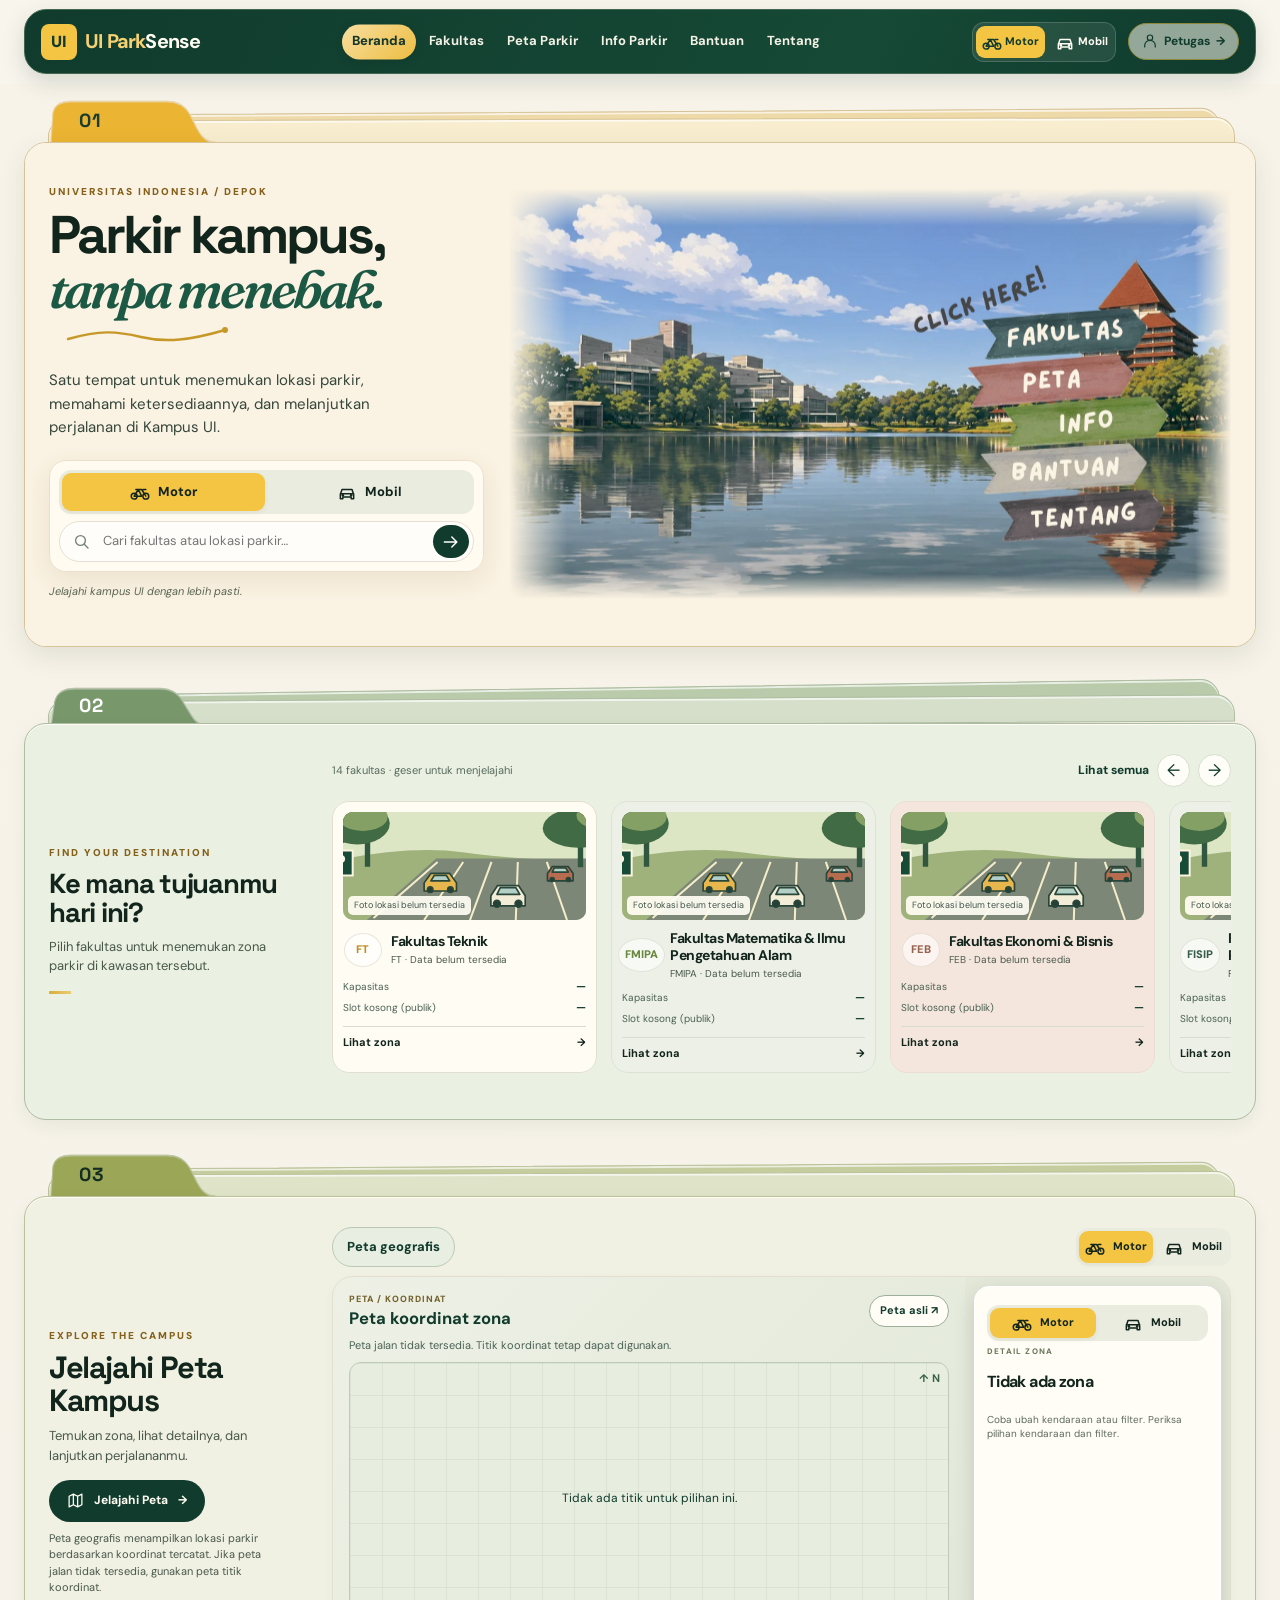
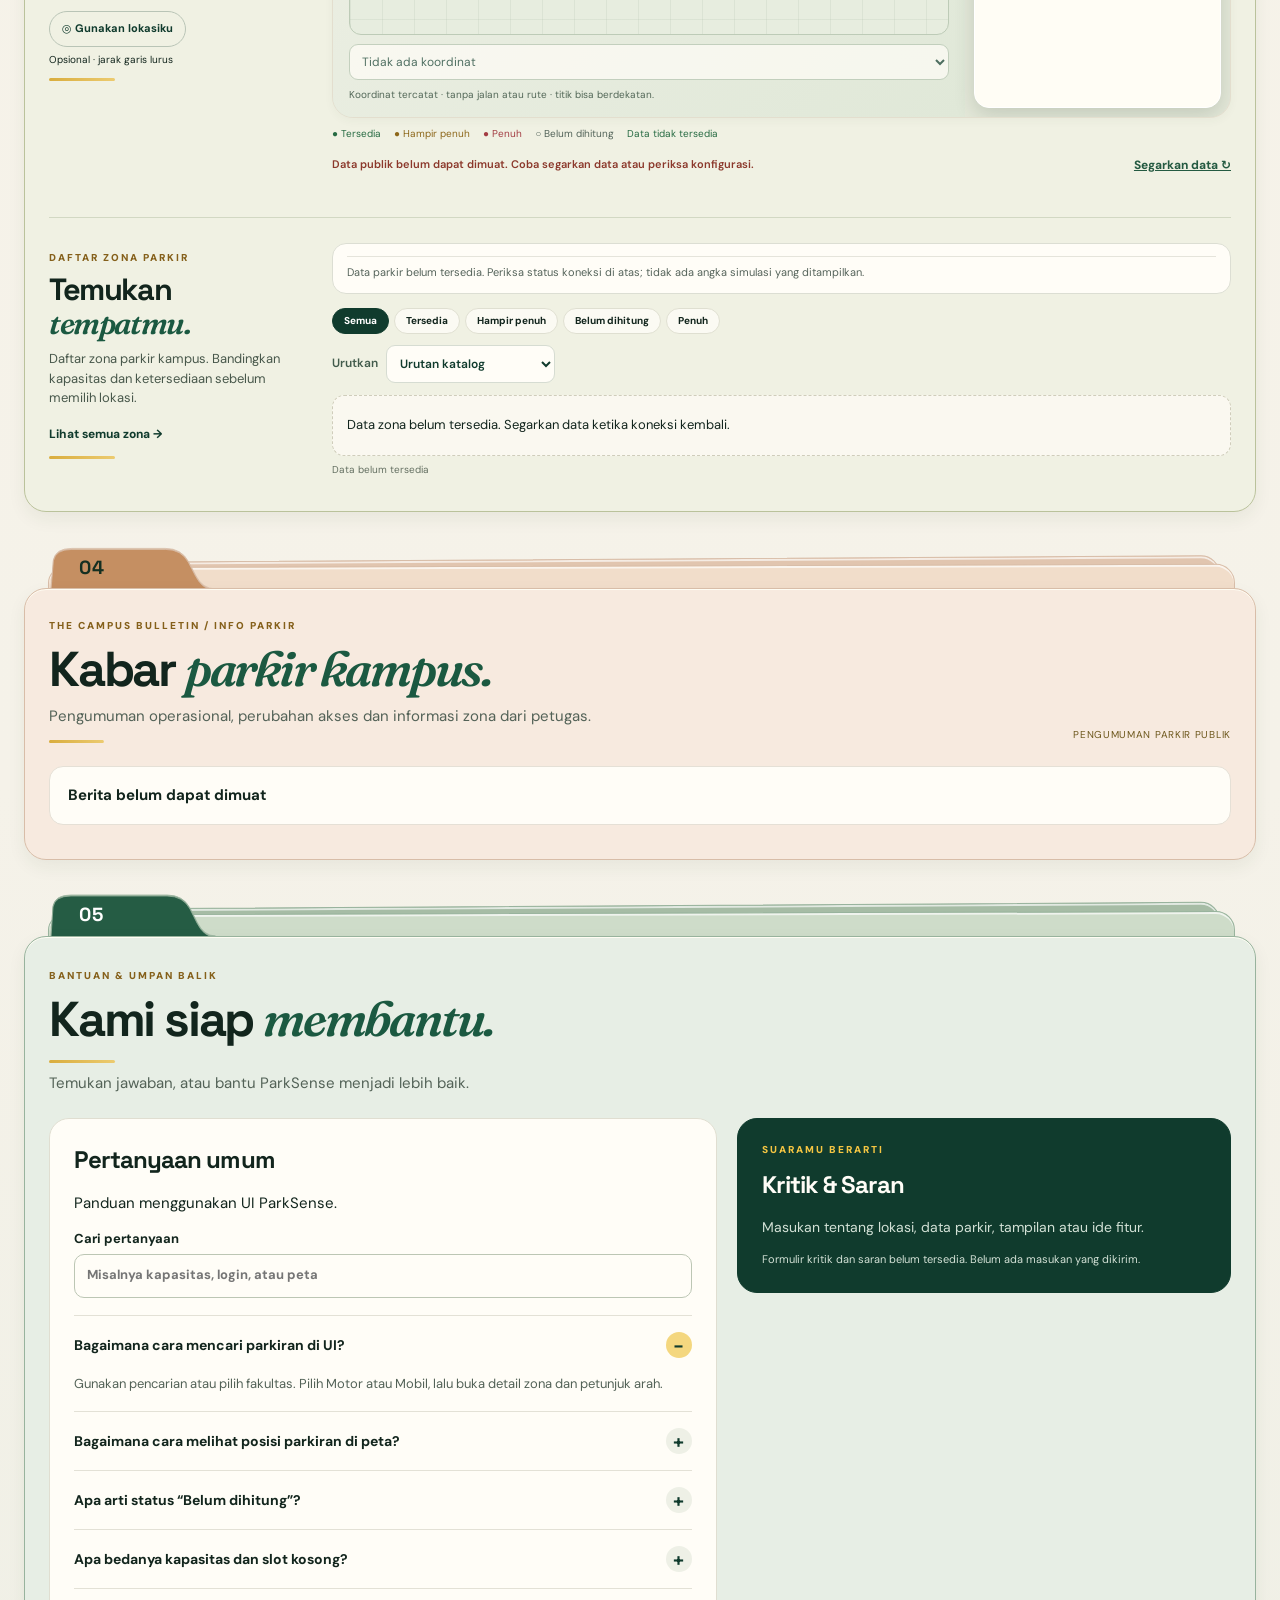
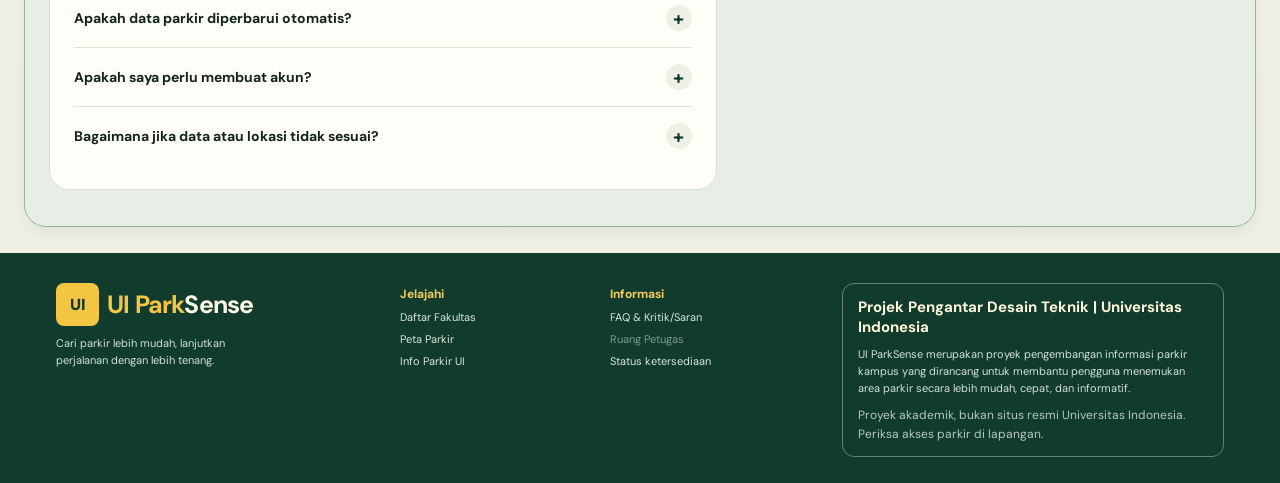
==== index.html @ 5008c434 "Initial commit" ====
<!doctype html>
<html lang="id"><head><meta charset="utf-8"><meta name="viewport" content="width=device-width,initial-scale=1,viewport-fit=cover"><meta name="referrer" content="strict-origin-when-cross-origin"><meta name="theme-color" content="#103b2d"><title>UI ParkSense</title><link rel="icon" type="image/png" href="assets/makara/ui.png"><link rel="stylesheet" href="https://fonts.googleapis.com/css2?family=DM+Sans:wght@400;500;600;700;800&amp;family=Space+Grotesk:wght@400;500;600;700&amp;family=Fraunces:ital,wght@1,600;1,700&amp;display=swap" media="print" onload="this.media='all'"><link rel="stylesheet" href="style.css"><link rel="icon" href="https://gezkha.github.io/assets/makara/ui.png" type="image/png"></head>
<body><svg class="symbols" aria-hidden="true" xmlns="http://www.w3.org/2000/svg"><symbol id="i-pin" viewBox="0 0 24 24"><path d="M20 10c0 5-8 11-8 11S4 15 4 10a8 8 0 1 1 16 0Z"/><circle cx="12" cy="10" r="2.7"/></symbol><symbol id="i-motor" viewBox="0 0 24 24"><circle cx="5" cy="17" r="3.5"/><circle cx="19" cy="17" r="3.5"/><path d="M5 17l5-8h4l5 8M10 9l4 8H5m11-8h3M7 9h3"/></symbol><symbol id="i-car" viewBox="0 0 24 24"><path d="m4 15 2-6h12l2 6v5h-3v-2H7v2H4zM4 14h16"/><circle cx="7" cy="16" r=".8"/><circle cx="17" cy="16" r=".8"/></symbol><symbol id="i-map" viewBox="0 0 24 24"><path d="m3 6 6-3 6 3 6-3v15l-6 3-6-3-6 3zM9 3v15m6-12v15"/></symbol><symbol id="i-school" viewBox="0 0 24 24"><path d="m2 9 10-5 10 5-10 5zM6 11v6q6 5 12 0v-6M22 9v7"/></symbol><symbol id="i-grid" viewBox="0 0 24 24"><rect x="3" y="3" width="7" height="7" rx="2"/><rect x="14" y="3" width="7" height="7" rx="2"/><rect x="3" y="14" width="7" height="7" rx="2"/><rect x="14" y="14" width="7" height="7" rx="2"/></symbol><symbol id="i-arrow" viewBox="0 0 24 24"><path d="M4 12h15m-6-6 6 6-6 6"/></symbol><symbol id="i-search" viewBox="0 0 24 24"><circle cx="10" cy="10" r="6.5"/><path d="m15 15 5 5"/></symbol><symbol id="i-user" viewBox="0 0 24 24"><circle cx="12" cy="7" r="4"/><path d="M4 21v-2a8 8 0 0 1 16 0v2"/></symbol><symbol id="i-news" viewBox="0 0 24 24"><path d="m3 10 14-5v14L3 14zM17 7l4-2m-4 12 4 2M5 15l2 6h4l-2-5"/></symbol><symbol id="i-route" viewBox="0 0 24 24"><circle cx="5" cy="19" r="3"/><circle cx="19" cy="5" r="3"/><path d="M8 19h8a5 5 0 0 0 0-10H8a2 2 0 0 1 0-4h8"/></symbol><symbol id="i-home" viewBox="0 0 24 24"><path d="m3 10 9-7 9 7v11h-7v-7h-4v7H3z"/></symbol></svg>
<div class="trial" hidden><span class="trial-dot"></span> UI PARKSENSE / V5.6 <span id="trialModeLabel">· Menunggu data publik</span><button id="integrationOpen" hidden class="text-btn" type="button">Uji integrasi ↗</button><button id="integrationExit" class="text-btn" type="button" hidden>Kembali ke demo</button><button id="resetDemo" hidden class="text-btn">Reset demo</button></div>
<header class="header"><nav class="wrap nav"><a class="brand" href="#beranda"><span class="brand-makara"><img src="https://gezkha.github.io/assets/makara/ui.png" alt="" onerror="this.hidden=true;this.parentNode.classList.add('logo-missing')"></span><b><span>UI Park</span>Sense</b></a><button class="mobile-menu" id="menuBtn" aria-label="Buka navigasi" aria-expanded="false">☰</button><div class="nav-links" id="navLinks"><a href="#beranda" class="active">Beranda</a><a href="#fakultas">Fakultas</a><a href="#peta">Peta Parkir</a><a href="#info">Info Parkir</a><a href="#bantuan">Bantuan</a><a href="#tentang">Tentang</a></div><div class="vehicle nav-vehicles" role="group" aria-label="Jenis kendaraan"><button type="button" data-vehicle="motor" class="active"><svg><use href="#i-motor"/></svg> Motor</button><button type="button" data-vehicle="mobil"><svg><use href="#i-car"/></svg> Mobil</button></div><button class="btn dark login" data-open-admin><svg><use href="#i-user"/></svg> Petugas <span>→</span></button></nav><div class="motion-progress" aria-hidden="true"><span></span></div></header>
<main id="guest">
<div class="folder-scene folder-gold" data-folder="01"><div class="folder-top" aria-hidden="true"><span class="folder-sheet folder-sheet-back"></span><span class="folder-sheet folder-sheet-mid"></span><div class="folder-tab"><svg viewBox="0 0 164 42" preserveAspectRatio="none" focusable="false"><path class="folder-tab-shape" d="M0 42 L4 16 Q7 3 24 3 H108 Q125 3 132 18 L139 29 Q146 42 164 42 Z"/></svg><span class="folder-tab-label"><span>01</span></span></div></div><div class="folder-body"><section class="hero" id="beranda"><div class="hero-frame wrap"><div class="hero-copy"><div class="eyebrow">UNIVERSITAS INDONESIA / DEPOK</div><h1>Parkir kampus,<br><em>tanpa menebak.</em></h1><div class="motion-hero-route" aria-hidden="true"><svg viewBox="0 0 170 19" fill="none"><path d="M3 13 C35 4 51 5 76 11 S126 14 160 4" pathLength="1"/><circle cx="160" cy="4" r="3"/></svg></div><p>Satu tempat untuk menemukan lokasi parkir, memahami ketersediaannya, dan melanjutkan perjalanan di Kampus UI.</p><form id="searchForm" class="search-box"><div class="vehicle" aria-label="Jenis kendaraan"><button type="button" data-vehicle="motor" class="active"><svg><use href="#i-motor"/></svg> Motor</button><button type="button" data-vehicle="mobil"><svg><use href="#i-car"/></svg> Mobil</button></div><label class="search-field"><svg><use href="#i-search"/></svg><input id="search" type="search" placeholder="Cari fakultas atau lokasi parkir…" aria-label="Cari lokasi parkir" list="suggestions" autocomplete="off"><datalist id="suggestions"></datalist><button type="submit" class="go" aria-label="Cari"><svg><use href="#i-arrow"/></svg></button></label></form><div class="mobile-overview53" aria-label="Ringkasan kampus"><div><strong>14</strong><small>Fakultas</small></div><div><strong id="mobileZoneCount53">—</strong><small>Zona parkir</small></div></div><div class="hero-note">Jelajahi kampus UI dengan lebih pasti. </div></div><div class="hero-art custom-hero"><div class="hero-artwork"><img src="assets/campus-hero-custom.jpg" width="2040" height="1160" fetchpriority="high" decoding="async" alt="Ilustrasi danau dan gedung kampus UI dengan papan arah Fakultas, Peta, Info, Bantuan, dan Tentang."><svg class="hero-hotspots" viewBox="0 0 1631 927" preserveAspectRatio="none" role="group" aria-label="Papan arah interaktif"><a href="#fakultas" class="hero-hotspot hero-hotspot-hint" aria-label="Click here — mulai jelajahi fakultas"><title>Mulai jelajahi fakultas</title><polygon points="908,289 1197,167 1222,221 929,329"/></a><a class="hero-hotspot" href="#fakultas" aria-label="Buka Fakultas"><title>Buka Fakultas</title><polygon points="1068,296 1401,270 1443,313 1408,358 1077,385 1101,339"/></a><a class="hero-hotspot" href="#peta" aria-label="Buka Peta Parkir"><title>Buka Peta Parkir</title><polygon points="1037,405 1380,373 1411,419 1381,466 1046,493 1071,447"/></a><a class="hero-hotspot" href="#info" aria-label="Buka Info Parkir"><title>Buka Info Parkir</title><polygon points="1118,494 1450,469 1489,512 1457,561 1127,584 1148,538"/></a><a class="hero-hotspot" href="#bantuan" aria-label="Buka Bantuan"><title>Buka Bantuan</title><polygon points="1065,600 1401,575 1440,620 1408,665 1074,691 1100,645"/></a><a class="hero-hotspot" href="#tentang" aria-label="Buka Tentang"><title>Buka Tentang</title><polygon points="1106,707 1444,681 1483,724 1451,775 1116,798 1140,750"/></a></svg></div><nav class="hero-touch-nav" aria-label="Pintasan papan arah"><span>Jelajahi kampus</span><div><a href="#fakultas">Fakultas <span aria-hidden="true">↗</span></a><a href="#peta">Peta Parkir <span aria-hidden="true">↗</span></a><a href="#info">Info Parkir <span aria-hidden="true">↗</span></a><a href="#bantuan">Bantuan <span aria-hidden="true">↗</span></a><a href="#tentang">Tentang <span aria-hidden="true">↗</span></a></div></nav></div></div><svg class="wave motion-wave" viewBox="0 0 1440 70" preserveAspectRatio="none" aria-hidden="true" focusable="false"><path id="motionWaveFill" d="M0 14 C180 14 260 55 445 38 C650 18 750 52 900 36 C1080 10 1250 8 1440 16 L1440 70 L0 70 Z" fill="#f8f5ed"/><path id="motionWaveLine" d="M0 14 C180 14 260 55 445 38 C650 18 750 52 900 36 C1080 10 1250 8 1440 16" fill="none" stroke="#cba344" stroke-opacity=".55" stroke-width="1.4" vector-effect="non-scaling-stroke"/></svg></section></div></div>
<div class="folder-scene folder-sage" data-folder="02"><div class="folder-top" aria-hidden="true"><span class="folder-sheet folder-sheet-back"></span><span class="folder-sheet folder-sheet-mid"></span><div class="folder-tab"><svg viewBox="0 0 164 42" preserveAspectRatio="none" focusable="false"><path class="folder-tab-shape" d="M0 42 L4 16 Q7 3 24 3 H108 Q125 3 132 18 L139 29 Q146 42 164 42 Z"/></svg><span class="folder-tab-label"><span>02</span></span></div></div><div class="folder-body"><section class="wrap editorial discover" id="fakultas"><div class="section-copy"><div class="eyebrow">FIND YOUR DESTINATION</div><h2>Ke mana tujuanmu <br>hari ini? </h2><p>Pilih fakultas untuk menemukan zona parkir di kawasan tersebut.</p></div><div class="faculty-carousel"><div class="carousel-head"><span>14 fakultas · geser untuk menjelajahi</span><div><button id="allShortcut" class="text-btn">Lihat semua</button><button id="facultyPrev" class="round-control" aria-label="Fakultas sebelumnya">←</button><button id="facultyNext" class="round-control" aria-label="Fakultas berikutnya">→</button></div></div><div class="mobile-faculty-tools53"><span>Jelajahi fakultas</span><button id="facultyLayout53" type="button" aria-pressed="false">Tampilan geser</button></div><div class="faculty-grid" id="shortcuts" tabindex="0" aria-label="Carousel fakultas"></div></div></section></div></div>
<div class="folder-scene folder-olive" data-folder="03"><div class="folder-top" aria-hidden="true"><span class="folder-sheet folder-sheet-back"></span><span class="folder-sheet folder-sheet-mid"></span><div class="folder-tab"><svg viewBox="0 0 164 42" preserveAspectRatio="none" focusable="false"><path class="folder-tab-shape" d="M0 42 L4 16 Q7 3 24 3 H108 Q125 3 132 18 L139 29 Q146 42 164 42 Z"/></svg><span class="folder-tab-label"><span>03</span></span></div></div><div class="folder-body"><section class="wrap editorial explore" id="peta"><div class="section-copy"><div class="eyebrow">EXPLORE THE CAMPUS</div><h2>Jelajahi Peta Kampus</h2><p>Temukan zona, lihat detailnya, dan lanjutkan perjalananmu.</p><button id="exploreBtn" class="btn dark"><svg><use href="#i-map"/></svg> Jelajahi Peta <span>→</span></button><p class="map-help">Peta geografis menampilkan lokasi parkir berdasarkan koordinat tercatat. Jika peta jalan tidak tersedia, gunakan peta titik koordinat.</p><button id="locate05" class="btn outline locate05" type="button">◎ Gunakan lokasiku</button><small id="locationNote05" class="meta" role="status">Opsional · jarak garis lurus</small></div><div class="map-workspace"><div class="map-toolbar05"><span class="geo-only-label">Peta geografis</span><div class="vehicle map-vehicles" role="group" aria-label="Jenis kendaraan"><button type="button" data-vehicle="motor" class="active"><svg><use href="#i-motor"/></svg> Motor</button><button type="button" data-vehicle="mobil"><svg><use href="#i-car"/></svg> Mobil</button></div></div><div class="map-shell" id="mapShell"><div class="geo-wrap" id="geoWrap"><div id="geoMap" role="region" aria-label="Peta geografis kampus UI"></div><div class="geo-fallback coordinate-fallback" id="geoFallback"><div class="coordinate-head"><div><span class="coordinate-kicker">PETA / KOORDINAT</span><strong id="geoFallbackTitle">Peta koordinat zona</strong></div><a id="geoExternal" href="https://www.openstreetmap.org/#map=15/-6.3650/106.8265" target="_blank" rel="noopener noreferrer" class="coordinate-link">Peta asli ↗</a></div><p id="geoFallbackReason" class="coordinate-reason">Titik berdasarkan koordinat tercatat; bukan peta jalan.</p><div class="coordinate-plot" id="coordinatePlot" role="group" aria-label="Titik lokasi berdasarkan koordinat"><span class="coordinate-north" aria-hidden="true">↑ N</span><div id="coordinatePins"></div></div><div class="coordinate-bottom"><label for="coordinateSelect" class="slim-sr-only">Pilih zona pada peta koordinat</label><select id="coordinateSelect" aria-label="Pilih zona pada peta koordinat"><option value="">Pilih zona</option></select></div><small class="coordinate-caption">Koordinat tercatat · tanpa jalan atau rute · titik bisa berdekatan.</small></div><div class="geo-message" id="geoMessage" aria-live="polite"></div></div><button type="button" class="mobile-map-preview53" id="mobileMapPreview53" disabled><span><small>DETAIL ZONA</small><strong id="mobileMapName53">Pilih zona pada peta</strong><span id="mobileMapStatus53"></span></span><span class="mobile-preview-arrow53" aria-hidden="true">↑</span></button><div class="map-info" id="mapDetail" aria-live="polite"></div></div><div class="map-legend"><span>● Tersedia</span><span>● Hampir penuh</span><span>● Penuh</span><span>○ Belum dihitung</span><span><span id="statusMode07">Data belum tersedia</span></span></div><div class="public-data-status" aria-label="Pembaruan data parkir"><span id="liveState" role="status" hidden></span><button id="liveRefresh" class="text-btn" type="button" hidden>Segarkan data ↻</button></div></div></section><section class="wrap editorial collection" id="lokasi"><div class="section-copy"><div class="eyebrow">DAFTAR ZONA PARKIR</div><h2>Temukan <em>tempatmu.</em></h2><p>Daftar zona parkir kampus. Bandingkan kapasitas dan ketersediaan sebelum memilih lokasi.</p><button class="text-btn" id="showAll">Lihat semua zona →</button></div><div class="collection-body"><div id="searchHint56" class="search-hint56" hidden><span id="searchMessage56" role="status"></span><button id="searchOther56" type="button" class="text-btn" hidden></button></div><div class="availability-strip" id="availabilityStrip" aria-live="polite"></div><div class="filters"><div class="filter-pills" id="filterPills"><button data-status="all" class="active">Semua</button><button data-status="available">Tersedia</button><button data-status="limited">Hampir penuh</button><button data-status="pending">Belum dihitung</button><button data-status="full">Penuh</button></div><button id="clearFilter" class="text-btn" hidden>Hapus filter ×</button></div><div class="discovery-tools"><label>Urutkan <select id="sortZones"><option value="default">Urutan katalog</option><option value="free">Slot kosong terbanyak</option><option value="name">Nama A–Z</option></select></label><button type="button" id="savedOnly" class="text-btn saved-toggle" aria-pressed="false">☆ Lokasi tersimpan</button></div><div class="zone-grid" id="zoneGrid"></div><div id="resultText" class="result-text" role="status"></div></div></section></div></div>
<div class="folder-scene folder-sand" data-folder="04"><div class="folder-top" aria-hidden="true"><span class="folder-sheet folder-sheet-back"></span><span class="folder-sheet folder-sheet-mid"></span><div class="folder-tab"><svg viewBox="0 0 164 42" preserveAspectRatio="none" focusable="false"><path class="folder-tab-shape" d="M0 42 L4 16 Q7 3 24 3 H108 Q125 3 132 18 L139 29 Q146 42 164 42 Z"/></svg><span class="folder-tab-label"><span>04</span></span></div></div><div class="folder-body"><section class="bulletin" id="info"><div class="wrap"><div class="bulletin-heading"><div><div class="eyebrow">THE CAMPUS BULLETIN / INFO PARKIR</div><h2>Kabar <em>parkir kampus.</em></h2><p>Pengumuman operasional, perubahan akses dan informasi zona dari petugas.</p></div><span class="bulletin-label"><span id="newsMode07">PENGUMUMAN PARKIR PUBLIK</span></span></div><div class="news-grid" id="newsGrid"></div></div></section></div></div>
<div class="folder-scene folder-forest" data-folder="05"><div class="folder-top" aria-hidden="true"><span class="folder-sheet folder-sheet-back"></span><span class="folder-sheet folder-sheet-mid"></span><div class="folder-tab"><svg viewBox="0 0 164 42" preserveAspectRatio="none" focusable="false"><path class="folder-tab-shape" d="M0 42 L4 16 Q7 3 24 3 H108 Q125 3 132 18 L139 29 Q146 42 164 42 Z"/></svg><span class="folder-tab-label"><span>05</span></span></div></div><div class="folder-body"><section class="wrap support-section" id="bantuan" aria-labelledby="supportHeading"><div class="eyebrow">BANTUAN &amp; UMPAN BALIK</div><h2 id="supportHeading">Kami siap <em>membantu.</em></h2><p class="support-intro">Temukan jawaban, atau bantu ParkSense menjadi lebih baik.</p><div class="support-grid"><div class="faq-panel"><h3>Pertanyaan umum</h3><p class="meta">Panduan menggunakan UI ParkSense.</p><label class="faq-search56">Cari pertanyaan<input id="faqSearch56" type="search" placeholder="Misalnya kapasitas, login, atau peta"></label><p id="faqResult56" class="meta" role="status"></p><details class="faq-item" open><summary>Bagaimana cara mencari parkiran di UI?<span aria-hidden="true"></span></summary><p>Gunakan pencarian atau pilih fakultas. Pilih Motor atau Mobil, lalu buka detail zona dan petunjuk arah.</p></details><details class="faq-item"><summary>Bagaimana cara melihat posisi parkiran di peta?<span aria-hidden="true"></span></summary><p>Buka Peta Parkir, lalu klik penanda atau pilih zona pada peta koordinat cadangan. Petunjuk arah hanya tersedia untuk koordinat tercatat.</p></details><details class="faq-item"><summary>Apa arti status “Belum dihitung”?<span aria-hidden="true"></span></summary><p>Artinya hitungan awal belum tersedia. <strong>Bukan berarti parkiran kosong.</strong> Slot kosong baru dapat dihitung setelah jumlah terisi diketahui.</p></details><details class="faq-item"><summary>Apa bedanya kapasitas dan slot kosong?<span aria-hidden="true"></span></summary><p>Kapasitas adalah jumlah maksimum kendaraan yang dapat ditampung. Slot kosong adalah kapasitas dikurangi kendaraan terisi yang telah dicatat.</p></details><details class="faq-item"><summary>Apakah data parkir diperbarui otomatis?<span aria-hidden="true"></span></summary><p>Petugas mencatat kendaraan secara manual. Pembaruan data dikirim melalui Supabase; website tidak memakai sensor penghitung kendaraan.</p></details><details class="faq-item"><summary>Apakah saya perlu membuat akun?<span aria-hidden="true"></span></summary><p>Tidak. Pengunjung dapat mencari parkir dan membaca pengumuman tanpa login. Pada website utama, login hanya diperlukan bagi petugas yang berwenang.</p></details><details class="faq-item"><summary>Bagaimana jika data atau lokasi tidak sesuai?<span aria-hidden="true"></span></summary><p>Sampaikan fakultas, nama zona, jenis masalah dan informasi pendukung melalui Kritik &amp; Saran. Hindari mencantumkan informasi pribadi yang tidak perlu.</p></details></div><aside class="feedback-panel" aria-labelledby="feedbackHeading"><div class="eyebrow">SUARAMU BERARTI</div><h3 id="feedbackHeading">Kritik &amp; Saran</h3><p>Masukan tentang lokasi, data parkir, tampilan atau ide fitur.</p><form id="feedbackTrial" hidden class="form-stack"><label>Kategori<select name="category" required><option value="">Pilih kategori</option><option>Data parkir</option><option>Lokasi &amp; peta</option><option>Tampilan website</option><option>Ide fitur</option><option>Lainnya</option></select></label><label>Pesan<textarea name="message" minlength="5" maxlength="1000" required placeholder="Tuliskan masukanmu. Jangan masukkan data pribadi."></textarea></label><button class="btn gold" type="submit">Simpan masukan demo →</button></form><a id="feedbackLink56" class="btn gold" href="#" target="_blank" rel="noopener noreferrer" hidden>Buka formulir kritik &amp; saran ↗</a><p class="feedback-note" id="feedbackResult" role="status">Tautan formulir belum tersedia. Tidak ada masukan yang dikirim.</p></aside></div></section></div></div>
<footer class="footer" id="tentang"><div class="wrap footer-grid"><div><a class="brand" href="#beranda"><span class="brand-makara"><img src="https://gezkha.github.io/assets/makara/ui.png" alt="" onerror="this.hidden=true;this.parentNode.classList.add('logo-missing')"></span><b><span>UI Park</span>Sense</b></a><p>Cari parkir lebih mudah, lanjutkan<br>perjalanan dengan lebih tenang.</p></div><div><b>Jelajahi</b><a href="#fakultas">Daftar Fakultas</a><a href="#peta">Peta Parkir</a><a href="#info">Info Parkir UI</a></div><div><b>Informasi</b><a href="#bantuan">FAQ &amp; Kritik/Saran</a><button class="footer-link" data-open-admin>Ruang Petugas</button><a href="#lokasi">Status ketersediaan</a></div><div class="disclaimer"><div class="footer-makara"><img src="https://gezkha.github.io/assets/makara/ui.png" alt="Makara UI" onerror="this.hidden=true"><b>Projek Pengantar Desain Teknik | Universitas Indonesia</b></div><p>UI ParkSense merupakan proyek pengembangan informasi parkir kampus yang dirancang untuk membantu pengguna menemukan area parkir secara lebih mudah, cepat, dan informatif.</p><p class="project-note">Proyek akademik, bukan situs resmi Universitas Indonesia. Periksa akses parkir di lapangan.</p></div></div></footer>
</main>
<main id="admin" hidden class="wrap admin-page ops06">
 <div class="ops-mast"><div><div class="eyebrow">PARKSENSE / OPERATIONAL WORKSPACE</div><h1>Ruang petugas<span>.</span></h1><p>Kelola zona, bukan sekadar angka. Semua aktivitas di sini adalah simulasi.</p></div><button class="btn outline" id="backGuest">← Kembali ke beranda</button></div>
 <div class="ops-safe"><span><strong>MODE TRIAL · TANPA LOGIN</strong><br>Simulasi bebas memilih fakultas. Tidak ada koneksi Supabase atau otorisasi akun nyata.</span><span id="opsStorage" role="status">Penyimpanan lokal</span></div>
 <div class="admin-select"><label>Fakultas tugas demo <select id="adminFaculty"></select></label><div class="ops-scope" id="opsScope"></div></div>
 <div class="admin-overview" id="adminOverview" aria-live="polite"></div>
 <div class="admin-tabs ops-tabs" role="group" aria-label="Fitur petugas"><button type="button" data-tab="counts" class="active"><span>01 / OPERASIONAL</span><strong>Kendaraan</strong><small>Hitungan masuk &amp; keluar</small></button><button type="button" data-tab="capacity"><span>02 / DATA FISIK</span><strong>Kapasitas</strong><small>Ubah kapasitas total</small></button><button type="button" data-tab="news"><span>03 / INFORMASI</span><strong>Pengumuman</strong><small>Draft dan publikasi</small></button></div>
 <div class="ops-section-heading"><div><h2 id="opsTitle">Kelola kendaraan</h2><p id="opsSubtitle">Pilih zona dan catat perubahan kendaraan.</p></div><button type="button" class="btn outline" id="undoCount" hidden>↶ Batalkan catatan terakhir</button></div>
 <div id="opsFilter" class="ops-filter"><label>Cari zona<input id="opsQuery" type="search" placeholder="Nama atau kode zona"></label><label>Status hitungan<select id="opsStatus"><option value="all">Semua zona</option><option value="ready">Terhitung lengkap</option><option value="pending">Menunggu hitungan</option></select></label><span id="opsFilterCount" aria-live="polite"></span></div>
 <div id="adminContent"></div>
 <section class="ops-history"><div class="ops-history-head"><div><div class="eyebrow">ACTIVITY LOG</div><h2>Riwayat aktivitas</h2><p class="meta">Catatan simulasi fakultas terpilih.</p></div><button id="exportHistory" class="btn outline export-history">Unduh CSV</button></div><label class="ops-history-filter">Cari aktivitas <input id="opsHistoryQuery" type="search" placeholder="Nama zona atau aktivitas"></label><div class="history" id="history"></div><button id="opsHistoryMore" class="btn outline" hidden>Lihat seluruh riwayat</button></section>
 </main>
<nav class="dock mobile-dock53" aria-label="Navigasi mobile"><a href="#beranda" class="active"><svg><use href="#i-home"/></svg><small>Beranda</small></a><a href="#fakultas"><svg><use href="#i-school"/></svg><small>Fakultas</small></a><a href="#peta"><svg><use href="#i-map"/></svg><small>Peta</small></a><button type="button" id="mobileMore53" aria-haspopup="dialog" aria-expanded="false"><svg viewBox="0 0 24 24" fill="none" stroke="currentColor" stroke-width="1.8" stroke-linecap="round"><path d="M4 6h16M4 12h16M4 18h16"/></svg><small>Lainnya</small></button></nav>
<dialog id="facultyDialog"><div class="dialog-head"><div><div class="eyebrow">CAMPUS DIRECTORY</div><h2>14 fakultas UI</h2></div><button data-close aria-label="Tutup">×</button></div><p>Pilih fakultas untuk memfilter zona parkir.</p><label class="directory-search">Cari fakultas <input id="facultySearch" type="search" placeholder="Nama atau singkatan fakultas"></label><div class="all-faculties" id="allFaculties"></div></dialog>
<dialog id="infoDialog"><div class="dialog-head"><h2 id="dialogTitle"></h2><button data-close aria-label="Tutup">×</button></div><div id="dialogBody"></div></dialog>
<div class="toast" id="toast" role="status" hidden></div><dialog id="integrationDialog" class="integration-dialog"><div class="dialog-head"><div><div class="eyebrow">PARKSENSE / DATA BRIDGE</div><h2>Uji pembacaan data</h2></div><button type="button" id="integrationClose" aria-label="Tutup">×</button></div><p>Uji format data Supabase V4 di tampilan V5. Pilih snapshot JSON offline atau koneksi publik hanya-baca ke Supabase utama. Data contoh bersifat fiktif; jangan gunakan data akun atau kredensial.</p><div class="integration-actions"><button id="liveConnect" class="btn gold" type="button">Hubungkan data publik utama →</button><p class="meta">Koneksi ini membaca zona dan berita publik. Login petugas tersedia terpisah setelah koneksi berhasil. Isi config.js dengan konfigurasi publik website utama terlebih dahulu.</p><button id="integrationFixture" class="btn dark" type="button">Coba data contoh</button><label class="integration-file">Impor JSON snapshot<input id="integrationFile" type="file" accept=".json,application/json"></label></div><p id="integrationResult" role="status" class="meta">Belum ada snapshot yang diperiksa.</p><div id="integrationReport" hidden></div><button id="integrationPreview" type="button" class="btn gold" disabled>Pratinjau di website →</button><p class="meta">Dalam pratinjau snapshot, ruang petugas dinonaktifkan. Koneksi publik membuka akses ke login petugas produksi dengan mode tulis terkunci secara default.</p></dialog><main id="liveOpsDialog" class="wrap admin-page ops06 live-workspace" hidden aria-labelledby="liveOpsHeading">
<div class="ops-mast"><div><div class="eyebrow">PARKSENSE / OPERATIONAL WORKSPACE</div><h1 id="liveOpsHeading" tabindex="-1">Ruang petugas<span>.</span></h1><p>Kelola zona, bukan sekadar angka. Terhubung ke database utama.</p></div><button id="liveOpsClose" class="btn outline" type="button">← Kembali ke beranda</button></div>
<div class="ops-safe"><span><strong>DATA PRODUKSI</strong><br>Mode hanya-baca secara default. Aktifkan izin perubahan saat siap melakukan pendataan operasional.</span><span id="liveOpsStatus" role="status" aria-live="polite"></span></div>
<div class="live-login-card"><form id="liveOpsLogin" class="form-stack"><label>Email<input name="email" type="email" autocomplete="username" required></label><label>Kata sandi<input name="password" type="password" autocomplete="current-password" required></label><button class="btn gold" type="submit">Masuk sebagai petugas</button></form></div>
<div id="liveOpsBody" hidden><div class="live-toolbar"><div><span class="eyebrow">AKUN PETUGAS</span><h2>Zona penugasan</h2><p class="meta">Akses sesuai penugasan akun, bukan pemilihan fakultas bebas.</p></div><div class="live-ops-actions"><button id="liveOpsReload" class="btn outline" type="button">Segarkan zona ↻</button><button id="liveOpsLogout" class="btn outline" type="button">Keluar akun</button></div></div>
<div class="admin-overview" id="liveOverview" aria-live="polite"></div><label class="check live-write-toggle"><input id="liveOpsWrite" type="checkbox"> Izinkan perubahan data nyata pada sesi ini</label>
<div class="admin-tabs ops-tabs live-tabs" role="group" aria-label="Fitur petugas"><button type="button" data-live-tab="counts" aria-pressed="true" class="active"><span>01 / OPERASIONAL</span><strong>Kendaraan</strong><small>Hitungan masuk & keluar</small></button><button type="button" data-live-tab="capacity" aria-pressed="false" class=""><span>02 / DATA FISIK</span><strong>Kapasitas</strong><small>Isi atau ubah kapasitas</small></button><button type="button" data-live-tab="news" aria-pressed="false" class=""><span>03 / INFORMASI</span><strong>Berita</strong><small>Draft & pengumuman</small></button><button type="button" data-live-tab="history" aria-pressed="false" class=""><span>04 / AUDIT</span><strong>Riwayat</strong><small>Catatan kendaraan</small></button></div>
<section id="liveZonePanel" aria-labelledby="livePanelTitle"><div class="ops-section-heading"><div><h2 id="livePanelTitle">Kelola kendaraan</h2><p id="livePanelDesc" class="meta">Aktivasi dan pencatatan kendaraan per zona.</p></div></div><div class="ops-filter"><label>Cari zona<input id="liveZoneQuery" type="search" placeholder="Nama atau kode zona"></label><label>Status<select id="liveZoneFilter"><option value="all">Semua zona</option><option value="active">Aktif</option><option value="pending">Belum aktif</option></select></label><span id="liveZoneCount" aria-live="polite"></span></div><div id="liveOpsZones"></div></section>
<section class="live-news-panel" id="liveNewsPanel"><div class="eyebrow">INFORMASI PARKIR / PRODUKSI</div><h3>Kelola berita parkir</h3><p class="meta">Draft, publikasi dan arsip untuk zona tugas. Foto yang diunggah ke bucket publik dapat diakses melalui URL, termasuk foto draft. Jangan unggah data pribadi.</p><button id="liveNewsReload" type="button" class="btn outline">Muat daftar berita</button><p id="liveNewsStatus" role="status" class="meta"></p><div id="liveNewsList"></div><form id="liveNewsForm" class="form-stack"><label>Zona<select name="zone" required></select></label><label>Kategori<select name="category" required><option>Pengumuman</option><option>Penutupan</option><option>Renovasi</option><option>Jam operasional</option></select></label><label>Judul<input name="title" minlength="8" maxlength="100" required></label><label>Ringkasan<textarea name="summary" maxlength="200" rows="2"></textarea></label><label>Isi berita<textarea name="body" minlength="20" maxlength="3000" rows="4" required></textarea></label><label>Foto opsional (JPG, PNG, WebP; maks. 5 MB)<input name="photo" type="file" accept="image/jpeg,image/png,image/webp"></label><label>Kedaluwarsa opsional (waktu perangkat)<input name="expires" type="datetime-local"></label><div class="live-ops-actions"><button type="button" class="btn outline" id="liveNewsPreview">Pratinjau</button><button type="button" class="btn outline" id="liveNewsReset">Berita baru</button><button type="submit" value="draft" class="btn outline">Simpan draft</button><button type="submit" value="published" class="btn gold">Publikasikan</button></div></form><div id="liveNewsPreviewBox" hidden></div></section><section id="liveHistoryPanel" class="ops-history" hidden><div class="ops-history-head"><div><div class="eyebrow">ACTIVITY LOG / PRODUKSI</div><h2>Riwayat aktivitas</h2><p class="meta">Maksimal 30 catatan terbaru dari zona penugasan.</p></div></div><div id="liveOpsHistory"></div></section></div></main><dialog class="mobile-sheet53" id="mobileZoneSheet53" aria-labelledby="mobileZoneHeading53"><div class="mobile-sheet-head53"><span class="sheet-handle53" aria-hidden="true"></span><h2 id="mobileZoneHeading53">Detail parkiran</h2><button type="button" data-close aria-label="Tutup detail parkiran">×</button></div><div id="mobileSheetBody53"></div></dialog><dialog class="mobile-sheet53 mobile-more-sheet53" id="mobileMoreSheet53" aria-labelledby="mobileMoreHeading53"><div class="mobile-sheet-head53"><span class="sheet-handle53" aria-hidden="true"></span><h2 id="mobileMoreHeading53">Jelajahi ParkSense</h2><button type="button" data-close aria-label="Tutup menu">×</button></div><div class="mobile-more-links53"><a href="#info"><span>Info Parkir</span><span aria-hidden="true">↗</span></a><a href="#bantuan"><span>Bantuan &amp; FAQ</span><span aria-hidden="true">↗</span></a><a href="#tentang"><span>Tentang ParkSense</span><span aria-hidden="true">↗</span></a><button type="button" data-open-admin><span>Ruang Petugas</span><span aria-hidden="true">↗</span></button></div></dialog><script src="config.js"></script><script src="feedback-config.js"></script><script src="functional.js" defer></script><script src="public-read.js"></script><script src="snapshot-adapter.js"></script><script src="realtime.js"></script><script src="signature.js"></script><script src="app.js"></script><script src="live-ops.js"></script>
<script src="refinement.js" defer></script><script src="mobile.js" defer></script></body></html>
---- style.css ----
:root{--forest:#103b2d;--green:#19553e;--ink:#12251d;--gold:#f4c542;--canvas:#f8f5ed;--line:#e4dfd2;--muted:#59665b;--paper:#fffdf7;--shadow:0 8px 28px #203b2520}*{box-sizing:border-box}html{scroll-behavior:smooth;scroll-padding-top:84px}body{margin:0;background:var(--canvas);color:var(--ink);font-family:Arial,'Helvetica Neue',system-ui,sans-serif;font-size:15px;line-height:1.45}button,input,select,textarea{font:inherit}button,a,input,select,textarea{-webkit-tap-highlight-color:transparent}button,a{touch-action:manipulation}button{cursor:pointer}button:disabled{cursor:not-allowed;opacity:.45}a{color:inherit;text-decoration:none}button:focus-visible,a:focus-visible,input:focus-visible,select:focus-visible,textarea:focus-visible{outline:3px solid #a87711;outline-offset:3px}button{color:inherit}svg{width:20px;height:20px;fill:none;stroke:currentColor;stroke-width:1.8;stroke-linecap:round;stroke-linejoin:round;vertical-align:middle;flex-shrink:0}.symbols{position:absolute;width:0;height:0;overflow:hidden}.wrap{width:min(1280px,calc(100% - 112px));margin-inline:auto}[hidden]{display:none!important}.trial{display:flex;align-items:center;justify-content:center;gap:7px;min-height:30px;padding:5px 14px;background:#f5e8bd;color:#6b5114;font-size:10px;font-weight:750;letter-spacing:.08em}.trial span:not(.trial-dot){font-weight:400;letter-spacing:0}.trial-dot{width:7px;height:7px;border-radius:50%;background:#a47715}.trial .text-btn{font-size:10px;color:#725518;text-decoration:underline;margin-left:10px}.header{position:sticky;top:0;z-index:50;background:#fffdf7f5;backdrop-filter:blur(16px);border-bottom:1px solid #e8e2d5}.nav{height:73px;display:flex;align-items:center;gap:20px;justify-content:space-between}.brand{display:inline-flex;align-items:center;gap:7px;white-space:nowrap;font-size:25px;font-weight:900;letter-spacing:-1.4px}.brand-pin{width:32px;height:37px;display:grid;place-items:center;color:#f4c542;background:var(--forest);clip-path:polygon(50% 0,88% 12%,100% 46%,76% 78%,50% 100%,24% 78%,0 46%,12% 12%)}.brand-pin svg{width:23px;height:23px}.brand b{line-height:1}.nav-links{display:flex;align-items:center;gap:13px;flex:1;justify-content:center}.nav-links a{font-size:12px;font-weight:700;padding:8px 13px;border-radius:99px;white-space:nowrap;transition:background .2s}.nav-links a:hover,.nav-links a.active{background:#f8df98}.btn{display:inline-flex;align-items:center;justify-content:center;gap:10px;padding:11px 17px;border-radius:99px;border:1px solid transparent;font-size:12px;font-weight:750;white-space:nowrap;transition:transform .2s,background .2s,box-shadow .2s}.btn:hover{transform:translateY(-2px);box-shadow:0 5px 12px #15382925}.btn:active{transform:translateY(1px)}.btn.dark{background:var(--forest);color:#fffdf2}.btn.dark:hover{background:#245740}.btn.outline{background:transparent;border-color:#b9c4b6;color:var(--forest)}.btn.gold{background:var(--gold);color:var(--forest)}.btn svg{width:17px;height:17px}.mobile-menu{display:none;border:0;background:none;font-size:24px}.hero{position:relative;isolation:isolate;background:#faf2e2;overflow:hidden}.hero-frame{display:grid;grid-template-columns:42% 58%;min-height:454px;position:relative;align-items:center}.hero-copy{position:relative;z-index:3;padding:43px 0 50px}.eyebrow{font-size:10px;letter-spacing:2px;line-height:1.45;color:#85601b;font-weight:850;margin-bottom:9px;text-transform:uppercase}.hero h1{font-size:clamp(43px,4.4vw,66px);line-height:1;letter-spacing:-.06em;font-weight:900;margin:0 0 19px;position:relative}.hero h1 span{position:relative;display:inline-block}.hero h1 span:after{content:"";position:absolute;width:37%;height:5px;border-radius:55%;background:#eeb928;bottom:-10px;left:0;transform:rotate(-3deg)}.hero-copy>p{max-width:355px;line-height:1.55;color:#35463b;font-size:15px;margin:24px 0 21px}.search-box{max-width:435px;background:#fffcf2e8;border:1px solid #e9dfcc;box-shadow:0 8px 24px #725d321b;border-radius:17px;padding:9px}.vehicle{display:flex;gap:4px;background:#eaece0;border-radius:12px;padding:3px}.vehicle button{flex:1;display:flex;gap:8px;align-items:center;justify-content:center;border:0;border-radius:9px;background:transparent;font-weight:750;font-size:13px;min-height:38px;transition:background .22s,transform .16s}.vehicle button.active{background:var(--gold);box-shadow:0 2px 5px #7a5c1512}.vehicle button svg{width:20px;height:20px}.search-field{display:flex;align-items:center;gap:10px;margin-top:7px;border-radius:99px;border:1px solid #e4dfd2;background:#fffdf9;padding:3px 4px 3px 13px;color:#738278;min-height:40px}.search-field>svg{width:18px;height:18px}.search-field input{min-width:0;flex:1;background:transparent;border:0;color:var(--ink);font-size:13px;outline:none}.search-field:focus-within{outline:2px solid #b48a32}.search-field input:focus-visible{outline:none}.go{border:0;border-radius:99px;width:36px;height:33px;display:grid;place-items:center;background:var(--forest);color:white}.go:hover{background:#24704c}.hero-note{font-size:11px;font-style:italic;color:#5a6554;margin:12px 0 0}.rays{color:#d8a82c;display:inline-block;transform:rotate(12deg)}.hero-art{position:absolute;z-index:1;width:68%;height:100%;right:-4.4%;top:0;overflow:hidden;mask-image:linear-gradient(to right,transparent 0%,#000 19%,#000 100%)}.hero-art>img{width:100%;height:100%;object-fit:cover;object-position:62% 50%;display:block}.hero-art:after{content:"";position:absolute;inset:0;background:linear-gradient(90deg,#faf2e2 0%,#faf2e200 32%);pointer-events:none}.signpost{position:absolute;right:3%;top:47%;z-index:2;display:flex;flex-direction:column;gap:7px;transform:rotate(-3deg)}.signpost a{display:flex;align-items:center;gap:8px;background:#194b37;color:#fff9e9;font-weight:800;font-size:12px;border:2px solid #f8f0d8;border-radius:5px 19px 19px 5px;box-shadow:2px 3px 0 #1c302d61;padding:8px 13px;min-width:152px;transition:transform .22s}.signpost a span{margin-left:auto}.signpost a:hover{transform:translateX(5px)}.wave{position:absolute;width:100%;height:34px;bottom:-1px;left:0;stroke:none;z-index:5;pointer-events:none}.editorial{display:grid;grid-template-columns:235px minmax(0,1fr);gap:32px;align-items:center;padding:30px 0}.section-copy h2{font-size:clamp(25px,2.4vw,35px);line-height:1.05;letter-spacing:-.055em;margin:0 0 9px;font-weight:850}.section-copy p{font-size:13px;line-height:1.5;margin:8px 0 15px;max-width:235px;color:#48584b}.faculty-grid{display:grid;grid-template-columns:repeat(4,minmax(0,1fr));gap:12px}.faculty-card{background:#f2e6cd;border:1px solid #e9dfcb;border-radius:17px;padding:17px 13px 13px;min-height:134px;display:flex;flex-direction:column;align-items:flex-start;text-align:left;gap:7px;transition:transform .22s,border .22s,box-shadow .22s}.faculty-card:nth-child(2){background:#e8ecdf;border-color:#dfe4d6}.faculty-card:nth-child(3){background:#f3e3dc;border-color:#e9dcd4}.faculty-card:nth-child(4){background:#efede7;border-color:#e5e0d6}.faculty-card:hover,.faculty-card:focus-visible,.faculty-card.chosen{transform:translateY(-4px);border-color:#c89e36;box-shadow:0 8px 18px #28493415}.faculty-card strong{font-size:16px;letter-spacing:-.035em;line-height:1.2}.faculty-card small{font-size:10.5px;color:#4a594c;line-height:1.35}.faculty-logo{height:39px;width:39px;display:grid;place-items:center;flex-shrink:0;color:var(--forest);font-weight:800;font-size:11px}.faculty-logo img{width:100%;height:100%;object-fit:contain}.faculty-logo svg{height:32px;width:32px}.text-btn{border:0;background:none;color:var(--forest);font-weight:750;padding:0;font-size:12px;text-align:left}.text-btn:hover{text-decoration:underline}.explore{border-top:1px solid var(--line);padding-block:26px 30px}.map-mode{display:block;margin-top:10px}.map-shell{display:grid;grid-template-columns:minmax(0,1fr) 220px;position:relative;min-height:294px;border:1px solid #e3dece;border-radius:21px;overflow:hidden;background:#c7d1a3;box-shadow:0 3px 10px #304d2c0a}.map-view{height:300px;position:relative;overflow:hidden;touch-action:pan-y}.map-layer{position:absolute;inset:0;transform:scale(1);transform-origin:center;transition:transform .3s ease}.map-layer img{width:100%;height:100%;object-fit:fill;display:block}.map-controls{position:absolute;top:12px;left:12px;display:flex;flex-direction:column;gap:4px;z-index:3}.map-controls button{background:#fffcf2;border:1px solid #e1e2d2;border-radius:8px;font-size:21px;width:36px;height:36px;box-shadow:0 3px 10px #23402d26;line-height:1}.map-controls button:hover{background:#f7d877}.map-caption,.map-count{position:absolute;bottom:8px;background:#fffdf0e8;padding:4px 8px;font-size:9px;border-radius:6px;color:#36503d;z-index:2}.map-caption{left:8px}.map-count{right:8px}.marker{position:absolute;transform:translate(-50%,-50%);width:36px;height:36px;display:grid;place-items:center;border:2px solid white;background:#194b37;color:white;font-size:15px;font-weight:850;border-radius:50% 50% 50% 12%;box-shadow:0 4px 9px #152f2580;rotate:-45deg;transition:scale .2s,background .2s;z-index:1}.marker span{rotate:45deg}.marker:hover,.marker.selected{scale:1.19;background:var(--gold);color:var(--forest);z-index:4}.marker.pending{background:#697a72}.marker.pending.selected{background:var(--gold)}.marker.full{background:#ad514b}.marker.limited{background:#b77b21}.map-info{margin:10px 10px 10px 0;align-self:center;position:relative;background:#fffdf5;border:1px solid white;border-radius:15px;padding:15px;box-shadow:0 7px 20px #233d2a2b;z-index:3;min-width:0}.map-info .detail-kicker{font-size:9px;letter-spacing:1.2px;font-weight:850;color:#6d785d;margin-bottom:9px}.map-info h3{font-size:18px;line-height:1.12;letter-spacing:-.04em;margin:7px 0}.map-info .meta{font-size:10px;color:#5e6b60;line-height:1.4}.detail-values{display:grid;grid-template-columns:1fr auto;gap:6px 10px;font-size:11px;margin:11px 0}.detail-values b{text-align:right}.map-info .btn{width:100%;padding:9px 6px;font-size:11px;margin-top:3px}.status{display:inline-flex;align-items:center;gap:5px;font-size:10px;font-weight:750;border-radius:20px;padding:3px 8px;background:#d9e9d6;color:#285a3b;white-space:normal;width:fit-content}.status:before{content:"";width:6px;height:6px;border-radius:50%;background:currentColor;flex-shrink:0}.status.pending{background:#e7e6dd;color:#555f59}.status.limited{background:#f8e4ad;color:#835918}.status.full{background:#f1d9d2;color:#923b32}.collection{border-top:1px solid var(--line);padding-block:25px}.collection-body{min-width:0}.filters{display:flex;align-items:center;justify-content:space-between;flex-wrap:wrap;gap:6px;margin-bottom:11px}.filter-pills{display:flex;gap:5px;flex-wrap:wrap}.filter-pills button,.admin-tabs button{border:1px solid #dfdfd1;background:#fbfaf3;padding:5px 11px;border-radius:99px;font-size:10px;font-weight:750;transition:background .2s}.filter-pills button.active,.admin-tabs button.active{background:var(--forest);color:white;border-color:var(--forest)}.zone-grid{display:grid;grid-template-columns:repeat(3,minmax(0,1fr));gap:10px}.zone-card{border:1px solid #e2ddd0;border-radius:14px;background:#fffcf5;padding:12px 10px;display:flex;flex-direction:column;gap:6px;min-width:0;transition:transform .2s,border .2s;text-align:left;cursor:pointer}.zone-card:hover,.zone-card.selected{border-color:#c69c36;transform:translateY(-2px)}.zone-head{display:flex;gap:8px;align-items:flex-start}.vehicle-tile{width:37px;height:37px;border-radius:11px;background:#f4e3b5;color:#264537;display:grid;place-items:center;flex-shrink:0}.zone-head h3{font-size:14px;margin:0;letter-spacing:-.03em;line-height:1.25}.zone-head small{font-size:10px;color:#637064}.zone-footer{display:flex;align-items:center;justify-content:space-between;gap:6px;font-size:10px;color:#5a685b}.zone-footer .arrow{font-size:18px}.result-text{margin-top:7px;color:#647062;font-size:10px}.empty{padding:20px 14px;border:1px dashed #cfcdbb;border-radius:12px;background:#faf8f0;font-size:13px;grid-column:1/-1}.bulletin{background:#f1ecdf;border-block:1px solid #eae2d3}.bulletin .editorial{padding-block:25px}.news-grid{display:grid;grid-template-columns:repeat(2,minmax(0,1fr));gap:11px}.news-card{display:flex;gap:12px;align-items:center;text-align:left;border:1px solid #e2d8c2;border-radius:14px;padding:16px;background:#f7e7c8;color:var(--ink);min-height:91px;transition:transform .2s,box-shadow .2s}.news-card:nth-child(even){background:#dfe8d9;border-color:#d3dfcf}.news-card:hover{transform:translateY(-2px);box-shadow:var(--shadow)}.news-card>svg{width:34px;height:34px;color:#866420}.news-card:nth-child(even)>svg{color:var(--forest)}.news-card div{flex:1}.news-card b{font-size:13px}.news-card p{margin:3px 0;font-size:11px;color:#4b5a4e}.footer{background:#103b2d;color:#fff9e8;padding:30px 0 26px;border-radius:0 0 0 0}.footer-grid{display:grid;grid-template-columns:1.4fr .8fr .9fr 1.7fr;gap:30px;align-items:start}.footer .brand{color:#fff9e8;font-size:25px}.footer p{font-size:11px;color:#d5e2d7;line-height:1.55;margin:9px 0 0}.footer-grid>div>b{color:#f5cd58;font-size:12px}.footer-grid>div>a:not(.brand),.footer-link{display:block;color:#dbe7da;font-size:11px;margin-top:6px;background:none;border:0;padding:0;text-align:left}.footer-grid a:hover,.footer-link:hover{text-decoration:underline}.disclaimer{border:1px solid #658373;border-radius:12px;padding:13px 15px}.disclaimer b{color:#fff7db!important}.dock{display:none}.toast{position:fixed;bottom:24px;left:50%;transform:translateX(-50%);z-index:150;background:#143d2e;color:white;padding:12px 18px;box-shadow:var(--shadow);border-radius:12px;font-size:13px;max-width:calc(100vw - 32px);width:max-content}.admin-page{min-height:70vh;padding:40px 0}.admin-head{display:flex;align-items:center;justify-content:space-between;gap:12px}.admin-head h1{font-size:clamp(33px,5vw,54px);line-height:1;letter-spacing:-.06em;margin:10px 0}.admin-head p{color:var(--muted)}.admin-select{display:flex;align-items:center;justify-content:space-between;gap:12px;flex-wrap:wrap;padding:14px 0 20px;border-bottom:1px solid var(--line)}.admin-select label{font-size:12px;font-weight:800}.admin-select select{margin-left:7px}.admin-tabs{display:flex;gap:7px;flex-wrap:wrap}.admin-tabs button{font-size:12px;padding:9px 13px}.admin-grid{display:grid;grid-template-columns:repeat(auto-fit,minmax(min(100%,300px),1fr));gap:14px;margin-top:18px}.control-card{border:1px solid var(--line);border-radius:16px;background:var(--paper);padding:18px;min-width:0}.control-card h3{margin:5px 0;font-size:19px;letter-spacing:-.03em}.control-card .meta{font-size:12px;color:var(--muted)}.control-card .metrics{display:grid;grid-template-columns:repeat(3,1fr);text-align:center;border:1px solid var(--line);border-radius:12px;margin:15px 0;background:#f6f7ef}.metrics>div{padding:13px 5px}.metrics>div+div{border-left:1px solid var(--line)}.metrics small{display:block;font-size:11px;color:var(--muted)}.metrics b{font-size:25px;font-variant-numeric:tabular-nums}.control-actions{display:flex;gap:8px}.control-actions button{flex:1}.control-card details{margin-top:12px;border-top:1px solid var(--line);padding-top:10px}.control-card summary{font-weight:750;font-size:13px;cursor:pointer}.form-stack{display:flex;flex-direction:column;gap:10px;margin-top:12px}.form-stack label{font-size:12px;font-weight:750;display:flex;flex-direction:column;gap:5px}.form-stack input,.form-stack select,.form-stack textarea,.admin-select select{border:1px solid #cfcfc0;border-radius:8px;padding:10px;background:white;color:var(--ink);min-width:0}.form-stack label.check{flex-direction:row;align-items:flex-start;font-weight:400}.form-stack textarea{resize:vertical;min-height:80px}.history{margin-top:24px}.history h3{font-size:17px}.history-row{display:flex;justify-content:space-between;gap:10px;padding:10px 0;border-top:1px solid var(--line);font-size:12px}.history-row small{color:var(--muted);white-space:nowrap}.admin-news{max-width:760px}.admin-news .history-row button{font-size:11px}.admin-news .history-row .news-actions{display:flex;gap:8px;flex-wrap:wrap}dialog{width:min(680px,calc(100% - 28px));border:1px solid #e0dac9;border-radius:20px;padding:24px;background:#fffdf6;color:var(--ink);max-height:85vh;overflow:auto;box-shadow:0 25px 80px #142d2670}dialog::backdrop{background:#122b26a6;backdrop-filter:blur(3px)}.dialog-head{display:flex;justify-content:space-between;align-items:center;gap:10px}.dialog-head h2{font-size:25px;letter-spacing:-.045em;margin:0}.dialog-head button{font-size:27px;background:#eaece1;border:0;width:37px;height:37px;border-radius:50%;flex-shrink:0}.all-faculties{display:grid;grid-template-columns:repeat(2,minmax(0,1fr));gap:8px}.all-faculties button{display:flex;align-items:center;gap:8px;text-align:left;background:#f8f4e8;border:1px solid var(--line);border-radius:11px;padding:9px;min-width:0;font-size:12px;font-weight:750}.all-faculties button:hover{border-color:#c89e36}.all-faculties .faculty-logo{width:34px;height:34px}.real-map{height:360px;background:#e6e9db;border-radius:12px;overflow:hidden;position:relative}.real-map iframe{width:100%;height:100%;border:0}.real-links{display:flex;flex-wrap:wrap;gap:7px;margin:10px 0}.real-links a{border:1px solid var(--line);border-radius:7px;padding:5px 8px;font-size:11px;color:var(--forest);text-decoration:underline}.reveal{animation:appear .5s both}@keyframes appear{from{opacity:0;transform:translateY(9px)}to{opacity:1;transform:translateY(0)}}
@media(max-width:1050px){.wrap{width:calc(100% - 56px)}.nav-links{gap:3px}.nav-links a{padding:8px 9px;font-size:11px}.editorial{grid-template-columns:200px minmax(0,1fr);gap:22px}.hero-frame{min-height:420px}.hero h1{font-size:clamp(40px,5vw,57px)}.hero-art{width:70%}.map-shell{grid-template-columns:minmax(0,1fr) 185px}.zone-grid{grid-template-columns:repeat(2,minmax(0,1fr))}.faculty-card strong{font-size:14px}.faculty-card{min-height:125px}.footer-grid{gap:16px}}
@media(max-width:760px){html{scroll-padding-top:64px}body{padding-bottom:67px}.wrap{width:calc(100% - 32px)}.trial{flex-wrap:wrap;justify-content:flex-start;font-size:8px;line-height:1.3;gap:3px;padding:5px 16px}.trial .text-btn{font-size:9px;margin-left:auto}.nav{height:56px}.brand{font-size:22px}.brand-pin{width:27px;height:31px}.mobile-menu{display:block;margin-left:auto}.nav .login{display:none}.nav-links{display:none;position:absolute;top:56px;left:0;right:0;padding:12px 16px;background:#fffdf6;border-bottom:1px solid var(--line);flex-direction:column;align-items:stretch;box-shadow:var(--shadow)}.nav-links.open{display:flex}.nav-links a{padding:10px 15px;font-size:13px}.hero-frame{display:flex;flex-direction:column;min-height:auto;align-items:stretch;gap:0}.hero-copy{padding:24px 0 7px}.hero h1{font-size:clamp(37px,9.1vw,52px);margin:0 0 16px}.eyebrow{font-size:9px;letter-spacing:1.65px}.hero-copy>p{font-size:13px;margin:17px 0 13px;max-width:350px}.hero-note{margin-top:7px;font-size:10px}.hero-art{position:relative;inset:auto;width:calc(100% + 32px);height:244px;align-self:center;mask-image:none;margin:3px -16px 0}.hero-art>img{object-position:center 62%;object-fit:cover}.hero-art:after{background:linear-gradient(180deg,#faf2e2 0%,transparent 15%)}.signpost{display:none}.wave{height:23px}.search-box{max-width:100%;padding:6px}.vehicle button{min-height:36px}.search-field{min-height:38px}.editorial{display:block;padding:22px 0}.section-copy h2{font-size:27px}.section-copy p{max-width:none;font-size:12px;margin:6px 0 12px}.discover .section-copy h2 br{display:none}.faculty-grid{grid-template-columns:repeat(4,minmax(0,1fr));gap:6px}.faculty-card{border-radius:11px;min-height:104px;padding:8px 5px;gap:5px;align-items:center;text-align:center}.faculty-card strong{font-size:11px}.faculty-card small{font-size:9px;line-height:1.1}.faculty-logo{width:33px;height:33px}.explore{padding-top:20px}.explore .section-copy{position:relative}.explore .section-copy .btn{margin-bottom:10px}.map-mode{display:inline;margin:0 0 0 6px;font-size:10px}.map-shell{grid-template-columns:1fr;min-height:auto;border-radius:15px}.map-view{height:218px}.map-info{margin:0;padding:13px;border-radius:0;box-shadow:none}.map-info h3{font-size:17px}.map-info .detail-values{margin:7px 0}.map-info .btn{width:auto;min-width:145px;padding:9px 13px}.map-controls button{width:33px;height:33px}.zone-grid{grid-template-columns:1fr;gap:7px}.zone-card{padding:11px 13px;gap:5px}.zone-head h3{font-size:14px}.zone-footer{font-size:11px}.filters{margin-top:13px}.filter-pills button{padding:7px 10px}.news-grid{grid-template-columns:1fr}.news-card{min-height:77px;padding:12px}.footer-grid{grid-template-columns:1fr 1fr;gap:20px}.footer-grid>div:first-child,.footer-grid .disclaimer{grid-column:1/-1}.footer{padding:25px 0 20px}.dock{display:flex;position:fixed;bottom:0;left:0;right:0;z-index:60;background:#fffcf5f8;backdrop-filter:blur(14px);border-top:1px solid #e6e0d1;padding:6px 5px max(5px,env(safe-area-inset-bottom));justify-content:space-around;align-items:center;min-height:64px}.dock>a,.dock>button{display:flex;align-items:center;flex-direction:column;gap:3px;background:none;border:0;padding:6px 9px;min-width:51px;border-radius:9px;color:#395144}.dock>a.active,.dock>button.active{background:#f5d36e;color:#173b2d}.dock small{font-size:9px;font-weight:750}.dock svg{width:20px;height:20px}.toast{bottom:77px}.admin-head{align-items:flex-start;flex-direction:column}.admin-page{padding:23px 0}.admin-select{align-items:flex-start;flex-direction:column}.admin-select label{display:flex;flex-direction:column;gap:4px;width:100%}.admin-select select{margin:0;width:100%}.control-actions{flex-direction:column}.control-actions button{min-height:45px}.all-faculties{grid-template-columns:1fr}.dialog-head h2{font-size:22px}dialog{padding:17px}.history-row{flex-wrap:wrap}}
@media(max-width:365px){.hero h1{font-size:35px}.faculty-card small{display:none}.faculty-card{min-height:84px}.faculty-card strong{font-size:10px}.hero-art{height:217px}.nav .brand{font-size:20px}}
@media(prefers-reduced-motion:reduce){*,*:before,*:after{animation:none!important;transition:none!important;scroll-behavior:auto!important}}

/* Refinements after visual QA; only artwork is graphical, all controls and copy remain live HTML. */
body{font-family:"DM Sans",Arial,"Helvetica Neue",system-ui,sans-serif}.hero h1,.section-copy h2,.admin-head h1{font-family:"Space Grotesk","DM Sans",Arial,sans-serif}.hero-copy{animation:appear .55s ease both}.hero-art>img{animation:art-in .8s ease both}@keyframes art-in{from{opacity:.35;transform:scale(1.02)}to{opacity:1;transform:scale(1)}}.detail-art{width:100%;height:54px;object-fit:cover;border-radius:8px;margin-bottom:7px}.map-info{padding:11px 13px}.map-info h3{font-size:16px}.map-info .detail-values{margin:7px 0}.map-info .detail-kicker{margin-bottom:3px}.footer-makara{display:flex;align-items:center;gap:10px}.footer-makara img{width:34px;height:34px;object-fit:contain;flex-shrink:0}.logo-fallback{background:#ffffff90;border:1px solid #c8c4af66;padding:8px 6px;border-radius:50%;font-size:11px;font-weight:850;min-width:38px;text-align:center}.map-view.dragging{cursor:grabbing}.map-view.dragging .map-layer{transition:none}.map-layer{cursor:grab}.marker{cursor:pointer}.map-info .detail-art{display:block}.discover .section-copy h2{font-size:clamp(25px,2.15vw,31px)}@media(min-width:1051px){.editorial{grid-template-columns:255px minmax(0,1fr);gap:28px}.map-view{height:322px}.map-shell{min-height:322px}}@media(max-width:760px){.detail-art{display:none!important}.discover .section-copy h2{font-size:26px}.logo-fallback{font-size:10px;min-width:31px;padding:6px 4px}.map-info .detail-kicker{font-size:10px}}@media(prefers-reduced-motion:reduce){.hero-copy,.hero-art>img{animation:none!important}}

/* Trial 04 — discovery tools and concise operational overview */
.availability-strip,.admin-overview{display:grid;grid-template-columns:repeat(3,minmax(0,1fr));gap:10px 0;border:1px solid #dcded3;border-radius:14px;background:#fffdf7;padding:12px 14px;margin-bottom:14px}.availability-strip>div,.admin-overview>div{padding:0 12px;border-right:1px solid #e5e4db;min-width:0}.availability-strip>div:first-child,.admin-overview>div:first-child{padding-left:0}.availability-strip>div:nth-child(3),.admin-overview>div:nth-child(3){border-right:0;padding-right:0}.availability-strip span,.admin-overview small{display:block;font-size:11px;line-height:1.4;color:#536a5d}.availability-strip strong,.admin-overview strong{display:block;font-size:25px;line-height:1.25;color:#103b2d;font-variant-numeric:tabular-nums}.availability-strip p,.admin-overview p{grid-column:1/-1;margin:0;border-top:1px solid #e5e4db;padding-top:8px;font-size:11px;color:#56645b}.discovery-tools{display:flex;align-items:center;justify-content:space-between;gap:10px;flex-wrap:wrap;margin:0 0 12px}.discovery-tools label,.directory-search{display:flex;align-items:center;gap:8px;font-size:12px;font-weight:600;color:#425b4c}.discovery-tools select,.directory-search input{font:inherit;border:1px solid #d6dcd2;border-radius:9px;background:#fffdf7;color:#103b2d;padding:9px;max-width:100%}.directory-search{margin:12px 0;flex-wrap:wrap}.directory-search input{flex:1;min-width:140px}.saved-toggle{white-space:nowrap}.saved-toggle[aria-pressed=true]{background:#f7e6a7;border-radius:20px;padding:7px 12px}.save-detail{margin-top:8px;width:100%;justify-content:center}.admin-overview{margin-top:20px}.export-history{margin-top:12px}.marker:focus-visible,.save-detail:focus-visible,.saved-toggle:focus-visible,.discovery-tools select:focus-visible,.directory-search input:focus-visible{outline:3px solid #9b7517;outline-offset:3px}@media(max-width:480px){.availability-strip,.admin-overview{padding:10px;gap:8px 0}.availability-strip>div,.admin-overview>div{padding:0 7px}.availability-strip strong,.admin-overview strong{font-size:22px}.availability-strip span,.admin-overview small{font-size:10px}.discovery-tools{align-items:flex-start}.discovery-tools select{font-size:11px}}

/* Trial 05 — unified navigation, two maps and richer editorial content */
.brand-makara{width:43px;height:43px;display:grid;place-items:center;flex:none}.brand-makara img{width:100%;height:100%;object-fit:contain}.brand-makara.logo-missing:after{content:"UI";display:grid;place-items:center;background:#f4c542;color:#103b2d;border-radius:8px;width:100%;height:100%;font-size:16px;letter-spacing:0}.brand{font-size:21px;gap:8px;letter-spacing:-.8px}.brand b span{color:#a17b16}.footer .brand b span{color:#f4c542}.nav{gap:12px}.nav-links{position:relative;gap:4px}.nav-links a{position:relative;z-index:1;padding:8px 11px}.nav-links.ready:before{content:"";position:absolute;left:0;top:50%;width:var(--nav-w,0px);height:34px;transform:translate(var(--nav-x,0px),-50%);background:#f8df98;border-radius:30px;transition:transform .25s ease,width .25s ease;pointer-events:none}.nav-links.ready a.active{background:transparent}.nav-links.ready a:hover{background:#f8df9855}.nav-vehicles{flex:none;width:145px;padding:3px}.nav-vehicles button{font-size:11px;min-height:32px;white-space:nowrap;gap:3px}.nav-vehicles svg{width:15px;height:15px}.nav .login{white-space:nowrap;padding:9px 12px;font-size:12px}.nav .login svg{width:16px;height:16px}
.faculty-carousel,.map-workspace{min-width:0}.carousel-head{display:flex;justify-content:space-between;align-items:center;gap:8px;font-size:11px;color:#586b5f;margin-bottom:7px}.carousel-head>div{display:flex;align-items:center;gap:8px}.round-control{height:33px;width:33px;border-radius:50%;border:1px solid #d6ddce;background:#fffdf7;color:#103b2d;font-size:17px}.round-control:hover{background:#f4c542}.faculty-grid{display:flex;overflow-x:auto;scroll-snap-type:x mandatory;gap:14px;padding:7px 1px 12px;scrollbar-width:thin;scrollbar-color:#bfc8b4 transparent}.faculty-card{flex:0 0 clamp(215px,24vw,265px);scroll-snap-align:start;padding:10px;min-height:0;gap:10px;align-items:stretch;text-align:left;background:#fffcf4;border-color:#e3ded2}.faculty-card:nth-child(2n){background:#edf0e6;border-color:#dce2d6}.faculty-card:nth-child(3n){background:#f5e6dd;border-color:#ecddd2}.faculty-card:hover,.faculty-card:focus-visible,.faculty-card.chosen{transform:translateY(-2px);border-color:#c89e36;box-shadow:0 6px 12px #28493414}.parking-photo{position:relative;overflow:hidden;border-radius:10px;background:#e5e9d7;min-height:75px}.parking-photo img{display:block;width:100%;height:108px;object-fit:cover}.parking-photo>span{position:absolute;bottom:5px;left:5px;max-width:calc(100% - 10px);background:#fffdf4ee;border-radius:5px;padding:3px 6px;font-size:9px;color:#43564b}.faculty-card-title,.detail-title{display:flex;align-items:center;gap:9px;min-width:0}.faculty-card-title>div,.detail-title>div{min-width:0}.faculty-card-title strong{display:block;font-size:14px;line-height:1.2}.faculty-card-title small{display:block;font-size:10px;margin-top:3px}.faculty-card-stats{display:grid;gap:5px;font-size:10px;color:#4b6254}.faculty-card-stats span{display:flex;justify-content:space-between;align-items:baseline;gap:5px}.faculty-card-stats b{color:#103b2d;text-align:right;font-size:11px}.faculty-card-link{display:flex;justify-content:space-between;border-top:1px solid #d8dcd2;padding-top:8px;font-size:11px;font-weight:700}.faculty-logo{position:relative}.faculty-logo img{position:absolute;inset:0}.faculty-logo .logo-fallback{position:relative}
.map-toolbar05{display:flex;justify-content:space-between;align-items:center;gap:8px;margin-bottom:9px;flex-wrap:wrap}.mode-switch{display:flex;background:#e7e9df;padding:3px;border-radius:30px;gap:2px}.mode-switch button{border:0;background:transparent;font:inherit;font-size:11px;font-weight:700;padding:8px 12px;border-radius:30px;white-space:nowrap;color:#103b2d}.mode-switch button.active{background:#103b2d;color:#fff}.map-vehicles{width:155px;padding:3px}.map-vehicles button{min-height:32px;font-size:11px}.map-shell{grid-template-columns:minmax(0,1fr) minmax(210px,265px);background:#e4e8d9;min-height:440px;align-items:stretch}.geo-wrap,.map-view{min-width:0;position:relative;height:100%;min-height:440px;isolation:isolate}.geo-wrap[hidden],.map-view[hidden]{display:none!important}.geo-wrap{background:#dfe6d9}.geo-wrap #geoMap{height:100%;min-height:440px;width:100%;position:absolute;inset:0;z-index:1}.geo-fallback{position:absolute;inset:0;display:flex;flex-direction:column;justify-content:center;align-items:center;text-align:center;gap:10px;z-index:2;padding:24px;background:#e3e9dc}.geo-fallback[hidden]{display:none}.geo-fallback p{font-size:12px;max-width:230px;margin:0}.geo-fallback .btn{font-size:11px}.geo-message{position:absolute;left:10px;bottom:25px;right:10px;max-width:max-content;z-index:3;padding:5px 8px;background:#fffdf3ee;border-radius:6px;font-size:10px;pointer-events:none}.geo-pin{display:grid;place-items:center;width:38px;height:38px;border-radius:50%;border:2px solid #fff;color:white;background:#345f4c;font-weight:800;font-size:11px;box-shadow:0 2px 6px #102f3455}.geo-pin.pending{background:#657685}.geo-pin.full{background:#a33d43}.geo-pin.limited{background:#8d671a}.geo-pin.selected{outline:3px solid #f4c542;outline-offset:2px}.map-info{align-self:stretch;margin:9px;padding:12px;display:flex;flex-direction:column;gap:5px}.map-info .parking-photo img{height:78px}.map-info .detail-title h3{font-size:15px;margin:3px 0}.map-info .detail-title .faculty-logo{height:35px;width:35px}.map-info .detail-kicker{font-size:8px}.map-info .detail-values{grid-template-columns:minmax(0,1fr) auto;font-size:11px;gap:7px}.map-info .detail-values b{text-align:right}.detail-vehicles{padding:3px;margin:6px 0 0}.detail-vehicles button{min-height:30px;font-size:11px}.occupancy-track{height:6px;border-radius:10px;overflow:hidden;background:#e0e6d9}.occupancy-track i{display:block;height:100%;background:#3d775b}.map-legend{display:flex;flex-wrap:wrap;gap:8px 13px;font-size:10px;margin-top:9px;color:#526359}.map-legend span:nth-child(1){color:#276b43}.map-legend span:nth-child(2){color:#8d671a}.map-legend span:nth-child(3){color:#a33d43}.map-help{font-size:11px!important}.locate05{font-size:11px;padding:9px 12px}.section-copy #locationNote05{display:block;margin-top:6px;line-height:1.35;font-size:10px}
.news-grid{align-items:start}.news-article{display:block;padding:0;overflow:hidden;background:#fffaf0;min-height:0;transform:none!important}.news-art{height:78px;background:#e9d6a6;display:flex;align-items:center;gap:12px;padding:16px;color:#735c27;font-size:11px;letter-spacing:1px}.news-article:nth-child(even) .news-art{background:#cddcce;color:#345e4b}.news-art svg{width:29px;height:29px}.news-body{padding:14px}.news-body small{font-size:10px;color:#80672e;display:block;margin-bottom:5px}.news-body b{font-size:16px;line-height:1.2;display:block}.news-body .news-summary{font-size:12px;line-height:1.5;margin:8px 0;display:-webkit-box;-webkit-line-clamp:4;-webkit-box-orient:vertical;overflow:hidden}.news-body .text-btn{margin-top:10px;font-size:12px}.news-empty{padding:18px;background:#fffdf7;border:1px solid #e5e0d6;border-radius:14px}.news-empty p{font-size:12px;color:#526359}
@media(max-width:1100px) and (min-width:761px){.nav{gap:7px}.nav-links a{padding:7px;font-size:10px}.brand{font-size:18px}.brand-makara{width:34px;height:34px}.nav-vehicles{width:120px}.nav-vehicles button{font-size:10px}.editorial{grid-template-columns:175px minmax(0,1fr);gap:19px}.map-shell{grid-template-columns:minmax(0,1fr) 215px}}
@media(max-width:760px){.header .brand{font-size:18px}.brand-makara{height:34px;width:34px}.nav{gap:8px}.mobile-menu{order:4;margin-left:0}.nav-vehicles{width:128px;margin-left:auto}.nav-vehicles button{font-size:10px;padding:4px;min-height:29px}.nav-links{position:absolute}.nav-links.ready:before{display:none}.nav-links.ready a.active{background:#f8df98}.faculty-grid{gap:10px}.faculty-card{flex-basis:215px;padding:10px;min-height:0;align-items:stretch}.faculty-card small{display:block}.faculty-card strong{font-size:14px}.carousel-head{font-size:10px}.carousel-head .text-btn{font-size:10px}.map-shell{grid-template-columns:1fr;min-height:0}.geo-wrap,.map-view,.geo-wrap #geoMap{height:285px;min-height:285px}.map-info{margin:0;padding:12px;border-radius:0}.map-info .parking-photo img{height:85px}.map-info .btn{width:100%;min-width:0}.map-vehicles{width:138px}.map-toolbar05{justify-content:space-between;gap:5px}.mode-switch button{font-size:10px;padding:8px 9px}.map-vehicles button{font-size:10px}.map-legend{gap:4px 9px}.news-grid{grid-template-columns:1fr}.news-art{height:64px}.news-article{min-height:0}}
@media(max-width:365px){.nav-vehicles{width:108px}.nav-vehicles svg{display:none}.header .brand{font-size:16px}.nav .brand-makara{width:28px;height:28px}.map-toolbar05{flex-direction:column;align-items:stretch}.map-vehicles{width:100%}.mode-switch{justify-content:space-between}.mode-switch button{flex:1}}

/* Trial 05.2: editorial hierarchy, list of locations, parking bulletin and help. */
:root{--editorial:'Fraunces',Georgia,'Times New Roman',serif;--display:'Space Grotesk','DM Sans',Arial,sans-serif}
.hero-copy h1{font-family:var(--display);font-size:clamp(42px,5.3vw,78px);line-height:.99;letter-spacing:-.055em;font-weight:700;margin-bottom:20px}.hero-copy h1 em{font-family:var(--editorial);font-style:italic;font-weight:600;letter-spacing:-.055em;color:#1c5944;display:inline-block;position:relative;line-height:1.08}.hero-copy h1 em:after{content:'';position:absolute;left:1%;bottom:-5px;width:48%;height:6px;background:#efba2c;border-radius:70% 35% 60% 40%;transform:rotate(-2deg)}
.section-copy h2,.bulletin-heading h2,.support-section h2{font-family:var(--display);font-weight:700;letter-spacing:-.045em;line-height:1.06}.section-copy h2 em,.bulletin-heading h2 em,.support-section h2 em{font-family:var(--editorial);font-weight:600;color:#1b5941;font-style:italic}.bulletin-heading h2,.support-section h2{font-size:clamp(30px,4vw,49px);margin:8px 0 10px}
.collection{align-items:start}.collection>.section-copy{align-self:start;padding-top:8px}.zone-grid{display:grid;grid-template-columns:minmax(0,1fr);gap:14px}.zone-card.zone-long{display:grid;grid-template-columns:minmax(180px,31%) minmax(0,1fr);padding:0;gap:0;overflow:hidden;min-height:210px;border-radius:19px;align-items:stretch;background:#fdfaf2;position:relative;box-shadow:none}.zone-card.zone-long:hover{box-shadow:0 8px 23px #103b2d13;transform:translateY(-2px)}.zone-image{position:relative;display:block;min-height:100%;overflow:hidden;background:#dce5d4}.zone-image img{width:100%;height:100%;position:absolute;inset:0;object-fit:cover}.zone-image:after{content:'';position:absolute;inset:0;background:linear-gradient(90deg,transparent 72%,#f8f5ed8a 100%);pointer-events:none}.zone-image-caption{position:absolute;z-index:1;bottom:10px;left:10px;max-width:calc(100% - 20px);padding:5px 8px;background:#fffdf5ee;color:#334a3f;border-radius:6px;font-size:10px;line-height:1.25}.zone-info{display:flex;flex-direction:column;gap:10px;padding:17px 20px;background:linear-gradient(110deg,#e9ecdc 0%,#faf6e9 43%,#fffdf7 100%);min-width:0}.zone-info .zone-head{align-items:center;gap:10px}.zone-info .faculty-logo{flex:none;width:40px;height:40px}.zone-title{display:block;font-family:var(--display);font-size:clamp(16px,1.6vw,22px);line-height:1.2;letter-spacing:-.03em}.zone-info .zone-head small{display:block;font-size:12px;margin-top:3px}.zone-status-line{display:flex;align-items:center;justify-content:space-between;gap:8px}.zone-demo-label{font-size:9px;letter-spacing:.08em;color:#58675a}.zone-metrics{display:grid;grid-template-columns:repeat(3,minmax(0,1fr));gap:8px;padding:11px 0;border-block:1px solid #cfd7c9}.zone-metrics>span{display:flex;flex-direction:column;gap:4px;min-width:0}.zone-metrics>span+span{border-left:1px solid #d6ddcf;padding-left:9px}.zone-metrics small{color:#54665b;font-size:11px;line-height:1.2}.zone-metrics strong{font-family:var(--display);font-size:clamp(20px,2.3vw,30px);font-variant-numeric:tabular-nums;line-height:1.05}.zone-metrics .zone-free{color:#216445}.zone-metrics .unknown{font-family:inherit;font-size:12px;line-height:1.3;color:#536257}.zone-progress{height:5px;background:#d9e1d3;border-radius:8px;overflow:hidden;display:block}.zone-progress>span{display:block;background:#3b7859;height:100%}.zone-unknown-note{font-size:10px;line-height:1.35;color:#536257}.zone-info .zone-footer{margin-top:auto;font-size:12px;font-weight:700;color:#164b36}.zone-arrow{display:grid;place-items:center;width:28px;height:28px;background:#e3e8da;border-radius:50%;font-size:17px}.zone-long:hover .zone-arrow{background:#f4c542}
.bulletin{padding:45px 0}.bulletin-heading{display:flex;align-items:flex-end;justify-content:space-between;gap:16px;margin-bottom:23px}.bulletin-heading p,.support-intro{color:#536257;max-width:620px;margin:0}.bulletin-label{font-size:10px;letter-spacing:.07em;color:#6d571c;white-space:nowrap}.news-grid{grid-template-columns:repeat(3,minmax(0,1fr));gap:16px;align-items:stretch}.news-article{background:#fffdf7!important;display:flex;flex-direction:column;border:1px solid #ddd8ca;border-radius:18px;overflow:hidden}.news-photo{position:relative;aspect-ratio:16/9;background:#e0e6d4;overflow:hidden}.news-photo img{display:block;width:100%;height:100%;object-fit:cover}.news-photo>span{position:absolute;bottom:10px;left:10px;max-width:calc(100% - 20px);font-size:10px;background:#fffdf4ee;padding:5px 8px;border-radius:6px;color:#334a3f}.news-body{padding:18px;display:flex;flex-direction:column;flex:1;gap:7px}.news-body h3{font-family:var(--display);font-size:19px;line-height:1.2;margin:0;letter-spacing:-.02em}.news-body .news-summary{font-size:13px;line-height:1.6;margin:0;display:-webkit-box;-webkit-line-clamp:4;-webkit-box-orient:vertical;overflow:hidden}.news-body .meta{margin:0 0 4px}.news-body .text-btn{align-self:flex-start;margin-top:auto;padding-top:8px}.news-empty{grid-column:1/-1}
.support-section{padding-block:55px 60px}.support-grid{display:grid;grid-template-columns:minmax(0,1.35fr) minmax(0,1fr);gap:20px;align-items:start;margin-top:24px}.faq-panel,.feedback-panel{border-radius:20px;padding:24px;border:1px solid #e0ded1;min-width:0}.faq-panel{background:#fffdf7}.faq-panel h3,.feedback-panel h3{font-size:24px;letter-spacing:-.04em;margin:0 0 5px;font-family:var(--display)}.faq-item{border-top:1px solid #e3e1d6;margin:0;padding:0}.faq-item:first-of-type{margin-top:17px}.faq-item summary{list-style:none;display:flex;align-items:center;justify-content:space-between;gap:12px;font-weight:700;padding:16px 0;cursor:pointer;font-size:14px}.faq-item summary::-webkit-details-marker{display:none}.faq-item summary span:before{content:'+';display:grid;place-items:center;width:26px;height:26px;background:#eef0e6;border-radius:50%;font-size:19px;flex:none;color:#103b2d}.faq-item[open] summary span:before{content:'−';background:#f4d77f}.faq-item p{margin:0 0 16px;color:#536257;font-size:13px;line-height:1.6}.feedback-panel{background:#103b2d;color:#fffdf7;border-color:#103b2d}.feedback-panel .eyebrow{color:#f4c542}.feedback-panel h3{margin:10px 0}.feedback-panel>p{color:#d3e1d6;font-size:14px}.feedback-panel .form-stack{gap:12px}.feedback-panel .form-stack label{color:#fffdf7;font-size:13px}.feedback-panel select,.feedback-panel textarea{background:#fffdf7;color:#12251d;border:1px solid #cad6c7;border-radius:9px;padding:10px;width:100%;font:inherit}.feedback-panel textarea{min-height:112px;resize:vertical}.feedback-panel .feedback-note{font-size:11px;line-height:1.5;margin:12px 0 0}.feedback-panel .btn{width:100%;justify-content:center}.admin-news input[type=file]{max-width:100%}
/* Keep desktop navigation compact with the added help item. */
@media(min-width:761px){.nav-links a{padding-inline:8px}.nav{gap:8px}.nav-links{gap:2px}}
@media(min-width:761px) and (max-width:1160px){.nav-links a{font-size:10px;padding-inline:5px}.nav-vehicles{width:112px}.nav-vehicles svg{width:12px}.brand{font-size:17px}.brand-makara{width:32px;height:32px}}
@media(max-width:1020px){.news-grid{grid-template-columns:repeat(2,minmax(0,1fr))}.zone-card.zone-long{grid-template-columns:minmax(135px,29%) minmax(0,1fr)}.zone-info{padding:14px}.support-grid{gap:14px}}
@media(max-width:760px){.hero-copy h1{font-size:clamp(39px,10vw,55px);line-height:1.02;letter-spacing:-.05em}.hero-copy h1 em{letter-spacing:-.055em}.hero-copy h1 em:after{height:4px}.zone-grid{gap:10px}.zone-card.zone-long{grid-template-columns:1fr;min-height:0}.zone-image{min-height:132px;aspect-ratio:16/7}.zone-image:after{background:linear-gradient(180deg,transparent 78%,#e9ecdc 100%)}.zone-info{padding:13px;gap:8px}.zone-title{font-size:18px}.zone-metrics strong{font-size:24px}.zone-metrics small{font-size:10px}.zone-metrics .unknown{font-size:11px}.zone-info .zone-head small{font-size:11px}.zone-info .faculty-logo{width:35px;height:35px}.zone-demo-label{font-size:8px}.bulletin-heading{align-items:flex-start;flex-direction:column;gap:8px}.bulletin{padding:30px 0}.news-grid{grid-template-columns:1fr}.news-body{padding:15px}.support-section{padding-block:35px}.support-grid{grid-template-columns:1fr}.faq-panel,.feedback-panel{padding:17px}.faq-item summary{font-size:13px}.feedback-panel .btn{font-size:12px}}
@media(prefers-reduced-motion:reduce){.zone-card.zone-long{transition:none}.zone-card.zone-long:hover{transform:none}}

/* Trial 06 — operational workspace, isolated from guest layout */
.ops-open .nav-links,.ops-open .nav-vehicles,.ops-open .mobile-menu,.ops-open .dock{display:none!important}.ops-open .nav .login{margin-left:auto}.ops-open .nav .login.active{box-shadow:0 0 0 2px #f4c542}
.ops06{padding-block:32px 64px;max-width:1240px}.ops-mast{background:#103b2d;color:#fffdf7;border-radius:22px;padding:30px 34px;display:flex;align-items:center;justify-content:space-between;gap:22px}.ops-mast .eyebrow{color:#f4c542}.ops-mast h1{font-family:var(--display);font-size:clamp(36px,5vw,64px);letter-spacing:-.055em;line-height:1.05;margin:10px 0}.ops-mast h1 span{color:#f4c542}.ops-mast p{color:#dce7db;font-size:14px;margin:0}.ops-mast .btn{color:#fff;border-color:#a7bba7;flex:none}.ops-safe{display:flex;justify-content:space-between;gap:16px;align-items:center;margin:14px 0 25px;padding:13px 18px;background:#f4e8bd;border:1px solid #e7d3a0;border-radius:13px;color:#5c4a21;font-size:12px;line-height:1.6}.ops-safe strong{font-size:11px;letter-spacing:.06em}.ops-safe>span:last-child{font-weight:700;text-align:right}.ops06 .admin-select{padding:0 0 18px;gap:16px}.ops06 .admin-select label{font-size:13px;display:flex;align-items:center;gap:8px}.ops06 .admin-select select{max-width:100%;width:320px;margin:0}.ops-scope{display:flex;align-items:center;gap:10px;min-width:0}.ops-scope .faculty-logo{width:44px;height:44px;flex:none}.ops-scope span>small{display:block;color:var(--muted);font-size:12px;margin-top:3px}.ops06 .admin-overview{margin-top:18px;padding:18px 22px}.ops06 .admin-overview strong{font-family:var(--display);font-size:36px}.ops-tabs{display:grid;grid-template-columns:repeat(3,minmax(0,1fr));gap:12px;margin:22px 0 28px}.ops-tabs button{border-radius:16px;text-align:left;padding:17px 18px;display:flex;flex-direction:column;gap:7px;background:#fffdf7;border:1px solid #dddcd0;min-width:0}.ops-tabs button span{font-size:10px;letter-spacing:.08em;color:#6f633c}.ops-tabs button strong{font-size:19px;font-family:var(--display);letter-spacing:-.03em}.ops-tabs button small{font-size:12px;font-weight:400;color:#536257}.ops-tabs button.active span{color:#f4c542}.ops-tabs button.active small{color:#d8e3d8}.ops-section-heading,.ops-history-head{display:flex;justify-content:space-between;align-items:center;gap:12px}.ops-section-heading h2,.ops-history-head h2{font-family:var(--display);font-size:30px;letter-spacing:-.04em;margin:0 0 6px}.ops-section-heading p,.ops-history-head p{color:var(--muted);margin:0;font-size:13px}.ops-filter{display:flex;align-items:end;gap:12px;margin:18px 0;flex-wrap:wrap}.ops-filter label,.ops-history-filter{display:flex;flex-direction:column;gap:5px;font-size:12px;font-weight:700}.ops-filter input,.ops-filter select,.ops-history-filter input{background:#fffdf7;color:var(--ink);border:1px solid #cdd4c8;border-radius:9px;padding:10px;font:inherit;font-size:13px;min-width:0;min-height:40px}.ops-filter>span{margin-left:auto;color:var(--muted);font-size:12px;padding-bottom:10px}.ops-filter label:first-child{flex:1;min-width:160px;max-width:350px}.ops-zones{grid-template-columns:repeat(auto-fit,minmax(min(100%,340px),1fr));align-items:start;gap:15px;margin-top:10px}.ops-zone{border-radius:18px;padding:19px 20px;background:#fffdf7;box-shadow:0 3px 10px #103b2d08}.ops-zone-head{display:flex;gap:12px;align-items:center;border-bottom:1px solid #e5e5d9;padding-bottom:15px}.ops-zone-head .faculty-logo{flex:none;width:43px;height:43px}.ops-zone-head h3{font-size:20px;margin:3px 0}.ops-vehicle{padding:15px 0}.ops-vehicle+.ops-vehicle{border-top:1px solid #dedfd4}.ops-vehicle-head{display:flex;align-items:center;justify-content:space-between;gap:8px}.ops-vehicle-head b{display:flex;gap:6px;align-items:center;font-size:13px}.ops-vehicle-head svg{width:18px;height:18px}.ops06 .metrics{background:#f1f4ea;margin:12px 0}.ops06 .metrics b{font-size:32px;font-family:var(--display);line-height:1.2}.ops-free{color:#246443}.ops-meter{height:6px;overflow:hidden;background:#e0e5d8;border-radius:99px}.ops-meter span{display:block;height:100%;background:#39765b;border-radius:99px}.ops-vehicle .control-actions{margin-top:13px}.ops-vehicle .control-actions button{min-height:46px;font-size:13px}.ops-pending{padding:10px;border-radius:8px;background:#eeeae0;color:#55594c;font-size:12px;margin:8px 0}.ops-zone-foot{border-top:1px solid #e4e4d7;padding-top:12px;color:var(--muted);font-size:11px}.ops-history{margin-top:30px;border:1px solid #deded2;border-radius:19px;padding:22px;background:#fffdf7}.ops-history-head .eyebrow{margin-bottom:6px}.ops-history-filter{margin:16px 0;max-width:370px}.ops-history .history{margin:0 0 10px}.ops-history .history-row{font-size:13px}.ops-history-head .export-history{margin-top:0}.ops06 .admin-news{max-width:none;padding:24px}.ops-news-actions{display:flex;flex-wrap:wrap;gap:8px;align-items:center}.ops06 .form-stack input[type=file]{width:100%}.ops06 .btn:disabled{opacity:.45;cursor:not-allowed}.ops06 :focus-visible{outline:2px solid #a87d17;outline-offset:3px}
@media(max-width:760px){.ops06{padding-top:16px}.ops-mast{padding:22px 17px;flex-direction:column;align-items:start;gap:15px}.ops-safe{align-items:start;flex-direction:column;gap:6px;padding:11px}.ops-safe>span:last-child{text-align:left}.ops06 .admin-select label{flex-direction:column;align-items:start;width:100%}.ops06 .admin-select select{width:100%}.ops06 .admin-overview{padding:12px 9px}.ops06 .admin-overview strong{font-size:25px}.ops-tabs{gap:6px}.ops-tabs button{padding:11px 7px;gap:5px;border-radius:12px}.ops-tabs button span{font-size:8px;letter-spacing:0}.ops-tabs button strong{font-size:13px;overflow-wrap:anywhere}.ops-tabs button small{display:none}.ops-section-heading,.ops-history-head{align-items:start;flex-direction:column}.ops-section-heading h2,.ops-history-head h2{font-size:25px}.ops-filter{display:grid;grid-template-columns:1fr;gap:9px}.ops-filter label:first-child{max-width:none}.ops-filter>span{margin:0;padding:0}.ops-zone{padding:15px}.ops06 .metrics b{font-size:28px}.ops-history{padding:15px}.ops06 .admin-news{padding:15px}.ops-news-actions .btn{flex:1;white-space:normal}.ops-zone-head h3{font-size:18px}}

/* Trial 07: integration lab, not an operational connection. */
.integration-dialog{width:min(680px,calc(100vw - 28px));max-height:88vh;overflow:auto}.integration-actions{display:flex;align-items:center;gap:12px;flex-wrap:wrap;margin:16px 0}.integration-file{display:flex;flex:1;min-width:180px;flex-direction:column;gap:6px;font-weight:650;font-size:13px}.integration-file input{max-width:100%;font-size:12px}.integration-metrics{display:grid;grid-template-columns:repeat(2,minmax(0,1fr));gap:8px;margin:14px 0}.integration-metrics div{background:#f4f0e4;border:1px solid #e1d9c8;padding:12px;border-radius:10px}.integration-metrics dt{font-size:12px;color:#536459}.integration-metrics dd{font-size:23px;font-weight:750;margin:3px 0 0;color:#103b2d}.integration-dialog #integrationReport ul{padding-left:20px;font-size:13px}.snapshot-mode .trial{background:#f1dca6;color:#103b2d}.snapshot-mode [data-open-admin]:disabled{opacity:.55;cursor:not-allowed}.trial button[hidden]{display:none!important}@media(max-width:480px){.trial{flex-wrap:wrap;gap:3px 9px}.integration-actions{display:grid;grid-template-columns:1fr}.integration-metrics{grid-template-columns:1fr 1fr}}
/* Trial 09 / staff bridge */
.live-ops-dialog{width:min(850px,calc(100vw - 24px));max-height:90vh;overflow:auto}.live-ops-dialog [hidden]{display:none!important}.live-ops-actions{display:flex;gap:10px;flex-wrap:wrap;margin:12px 0}.live-write-toggle{padding:12px;background:#fff1c5;border:1px solid #e3be53;border-radius:12px;margin:12px 0}.live-zone{padding:18px;border:1px solid #d8ded2;border-radius:16px;background:#fbfaf5;margin:12px 0}.live-zone h3{margin:5px 0}.live-zone details{border-top:1px solid #d8ded2;padding:12px 0}.live-zone summary{cursor:pointer;font-weight:600}.live-metric{margin:12px 0}.live-metric .metrics b{font-size:clamp(12px,2vw,19px);overflow-wrap:anywhere}.live-history-row{padding:10px 0;border-bottom:1px solid #d8ded2}.live-ops-dialog button:disabled{opacity:.45;cursor:not-allowed}#liveOpsStatus{color:#103b2d;font-weight:600;overflow-wrap:anywhere}

.live-news-panel{margin:24px 0;padding:18px;border:1px solid #d4d9ca;border-radius:18px;background:#f8f6ef}.live-news-panel h3{margin:6px 0}.live-news-panel .form-stack{margin-top:16px}.live-news-panel #liveNewsList{display:grid;gap:8px;margin:12px 0}.live-news-item{padding:12px;background:#fff;border:1px solid #dddcd3;border-radius:12px;overflow-wrap:anywhere}.live-news-item .live-ops-actions{margin-top:8px}.live-news-panel textarea{width:100%;resize:vertical}.live-news-panel #liveNewsPreviewBox{padding:14px;background:#fff;border-radius:12px;overflow-wrap:anywhere}.live-news-panel #liveNewsPreviewBox img{max-width:100%;max-height:180px;object-fit:contain}.live-news-panel button:disabled{opacity:.5;cursor:not-allowed}

/* Trial 11 — authenticated full-page workspace */
.live-workspace[hidden],.live-workspace [hidden]{display:none!important}.live-workspace{padding-top:28px;padding-bottom:60px;min-height:80vh}.live-workspace-open .trial button{display:none!important}.live-workspace-open .nav [data-open-admin]{display:none!important}.live-workspace .live-tabs{grid-template-columns:repeat(4,minmax(0,1fr))}.live-workspace .ops-safe{align-items:center}.live-login-card:has(form:not([hidden])){max-width:480px;margin:32px auto;background:#fffdf7;border:1px solid #dedfd1;border-radius:22px;padding:28px}.live-toolbar{display:flex;align-items:center;justify-content:space-between;gap:12px}.live-toolbar h2{margin:4px 0;font-family:var(--display)}.live-workspace .live-zone{padding:24px;border-radius:20px}.live-workspace .live-zone h3{font-family:var(--display);font-size:24px}.live-zone-state{display:inline-block;background:#ece7d6;color:#70551e;padding:5px 11px;border-radius:99px;font-size:13px;font-weight:700}.live-zone-state.is-active{color:#215e42;background:#d8ead7}.live-workspace .live-metric .metrics b{font-size:clamp(16px,3vw,30px);overflow-wrap:anywhere}.live-workspace[data-tab="counts"] .live-capacity-detail,.live-workspace[data-tab="capacity"] .live-activation-detail,.live-workspace[data-tab="capacity"] .control-actions,.live-workspace[data-tab="capacity"] .live-capacity-needed{display:none!important}.live-capacity-needed{color:#72541a;background:#f6ebc9;padding:12px;border-radius:12px}.live-workspace .live-zone .form-stack{max-width:620px;margin-top:14px}.live-workspace button:disabled{opacity:.48;cursor:not-allowed}.live-workspace .live-news-panel{margin-top:0;padding:24px}.live-workspace .live-news-panel #liveNewsList{grid-template-columns:repeat(2,minmax(0,1fr))}.live-workspace .live-news-panel .form-stack{max-width:720px}.live-workspace .ops-history{margin-top:0}.live-workspace input,.live-workspace select,.live-workspace textarea{min-width:0;max-width:100%}.live-workspace .live-tabs button.active{background:#103b2d;color:#fff}.live-workspace .live-tabs button{min-height:90px}.live-workspace .live-zone .metrics{grid-template-columns:repeat(3,minmax(0,1fr));display:grid}.live-workspace .live-zone .metrics>div{min-width:0}.live-workspace .ops-filter{margin:12px 0}.live-workspace .live-ops-actions .btn{white-space:normal}.live-workspace .ops-mast h1:focus{outline:none}
@media(max-width:650px){.live-workspace{padding-top:16px}.live-workspace .live-tabs{grid-template-columns:repeat(2,minmax(0,1fr));gap:8px}.live-workspace .live-tabs button{min-height:64px;padding:12px}.live-workspace .live-tabs button strong{font-size:16px}.live-toolbar{align-items:flex-start;flex-direction:column}.live-workspace .live-zone,.live-workspace .live-news-panel{padding:14px}.live-workspace .live-news-panel #liveNewsList{grid-template-columns:1fr}.live-workspace .ops-safe{align-items:start}.live-workspace .live-metric .metrics b{font-size:18px}.live-workspace .ops-mast .btn{max-width:100%}.live-login-card:has(form:not([hidden])){padding:18px}.live-workspace .live-zone h3{font-size:21px}}

/* RC 12: hidden trial controls cannot override hidden via authored display. */
.release-candidate #integrationOpen,.release-candidate #integrationExit,.release-candidate #resetDemo,.release-candidate #feedbackTrial,.release-candidate #savedOnly,.release-candidate [data-save]{display:none!important;}
.data-unavailable #availabilityStrip{opacity:.8;}

/* V5.2 — Atlas Motion system: only decorative scroll-linked effects. */
:root{--atlas-ease:cubic-bezier(.22,1,.36,1);--atlas-page-progress:0;--atlas-section-progress:0}
.motion-progress{position:absolute;left:0;right:0;bottom:-1px;height:2px;pointer-events:none;overflow:hidden;opacity:0}
.motion-progress span{display:block;width:100%;height:100%;background:linear-gradient(90deg,#e5bf52,#b78a2d);transform:scaleX(var(--atlas-page-progress));transform-origin:left center}
.hero-copy h1 em:after{display:none}.motion-hero-route{width:202px;height:19px;margin:-12px 0 3px;pointer-events:none;color:#c69828}
.motion-hero-route svg{width:100%;height:100%;overflow:visible;display:block;stroke:currentColor;stroke-width:2.4;stroke-linecap:round}
.motion-hero-route circle{fill:currentColor;stroke:none}
.hero .motion-wave{height:48px;display:block}
.hero-art>img{transform:scale(1.035);transform-origin:62% 50%}
.editorial>.section-copy:after,.bulletin-heading>div:after,#supportHeading:after{content:"";display:block;height:3px;width:66px;border-radius:4px;background:linear-gradient(90deg,#d9ad3e,#eccb70);margin-top:12px;transform-origin:left center}
#supportHeading:after{margin-top:14px}
@media(prefers-reduced-motion:no-preference){
 .atlas-motion .motion-progress{opacity:1}
 .ops-open .motion-progress,.live-workspace-open .motion-progress{opacity:0}
 .atlas-motion .hero-copy{animation:none}
 .atlas-motion .hero-copy .eyebrow,.atlas-motion .hero-copy h1,.atlas-motion .hero-copy>p,.atlas-motion .hero-copy .search-box,.atlas-motion .hero-note{animation:atlas-rise .78s var(--atlas-ease) both}
 .atlas-motion .hero-copy h1{animation-delay:65ms}.atlas-motion .hero-copy>p{animation-delay:145ms}.atlas-motion .hero-copy .search-box{animation-delay:210ms}.atlas-motion .hero-note{animation-delay:260ms}
 .atlas-motion .hero-art>img{animation:atlas-art-in 1.15s var(--atlas-ease) both;translate:0 var(--atlas-drift,0px);scale:var(--atlas-zoom,1.035);transform: none}
 .atlas-motion .signpost{translate:0 var(--atlas-sign-drift,0px)}
 .atlas-motion .motion-hero-route path{stroke-dasharray:1;animation:atlas-draw 1.15s .25s var(--atlas-ease) both}
 .atlas-motion .motion-hero-route circle{animation:atlas-dot .5s .9s var(--atlas-ease) both;transform-origin:160px 4px}
 .atlas-motion .editorial>.section-copy:after,.atlas-motion .bulletin-heading>div:after,.atlas-motion #supportHeading:after{transform:scaleX(calc(.24 + .76 * var(--atlas-section-progress,0)))}
 .atlas-enter{animation:atlas-rise .75s var(--atlas-ease) both}
 .atlas-enter .eyebrow{animation:atlas-kicker .6s var(--atlas-ease) both}
 .atlas-card-enter{animation:atlas-card-in .56s var(--atlas-ease) both;animation-delay:var(--motion-delay,0ms)}
 .atlas-card-enter:focus-visible,.atlas-card-enter:focus-within,.atlas-enter:focus-within{animation:none}
 .nav-links:before{transition:transform .45s var(--atlas-ease),width .45s var(--atlas-ease),left .45s var(--atlas-ease)}
 .btn,.faculty-card,.zone-long,.news-card,.live-tabs button{transition:transform .28s var(--atlas-ease),border-color .25s ease,background-color .25s ease,box-shadow .3s ease}
 .zone-arrow,.faculty-card-link b,.signpost a span,.news-card .text-btn span{transition:transform .3s var(--atlas-ease)}
 .faculty-card .parking-photo img,.zone-image img,.news-photo img{transition:transform .65s var(--atlas-ease)}
 .zone-progress>span{transition:width .4s var(--atlas-ease)}
 @keyframes atlas-rise{from{opacity:.42;transform:translateY(18px)}to{opacity:1;transform:translateY(0)}}
 @keyframes atlas-kicker{from{opacity:.4;transform:translateX(-7px)}to{opacity:1;transform:translateX(0)}}
 @keyframes atlas-card-in{from{opacity:.55;translate:0 14px}to{opacity:1;translate:0 0}}
 @keyframes atlas-art-in{from{opacity:.65;transform:scale(1.045)}to{opacity:1;transform:scale(1)}}
 @keyframes atlas-draw{from{stroke-dashoffset:1}to{stroke-dashoffset:0}}
 @keyframes atlas-dot{from{opacity:0;transform:scale(.25)}to{opacity:1;transform:scale(1)}}
}
@media(hover:hover) and (pointer:fine) and (prefers-reduced-motion:no-preference){
 .faculty-card:hover,.zone-long:hover,.news-card:hover{transform:translateY(-4px);box-shadow:0 12px 28px #103b2d16;border-color:#c99b38}
 .faculty-card:hover .parking-photo img,.zone-long:hover .zone-image img,.news-card:hover .news-photo img{transform:scale(1.055)}
 .zone-long:hover .zone-arrow,.faculty-card:hover .faculty-card-link b,.news-card:hover .text-btn span{transform:translate(3px,-2px)}
 .live-tabs button:hover:not(.active){border-color:#c99b38;transform:translateY(-2px)}
}
@media(hover:none),(pointer:coarse){.btn:hover,.faculty-card:hover,.zone-long:hover,.news-card:hover{transform:none;box-shadow:none}.header,.dock{backdrop-filter:none;-webkit-backdrop-filter:none;background:#fffdf7}}
@media(max-width:650px){.header,.dock{backdrop-filter:none;-webkit-backdrop-filter:none;background:#fffdf7}.live-workspace .live-tabs button{min-height:68px}.zone-long{overflow:hidden}.hero .motion-wave{height:30px}.motion-hero-route{width:140px;height:15px;margin:-9px 0 2px}.atlas-motion .atlas-card-enter{animation-duration:.4s}}
@media(prefers-reduced-motion:reduce){.motion-progress{display:none}.hero-art>img{transform:none;translate:none;scale:1}.atlas-enter,.atlas-card-enter,.hero-copy .eyebrow,.hero-copy h1,.hero-copy>p,.hero-copy .search-box,.hero-note{animation:none!important}.faculty-card:hover,.zone-long:hover,.btn:hover{transform:none!important}}

@media(prefers-reduced-motion:no-preference){.atlas-motion .discover .rays{rotate:calc(34deg * var(--atlas-section-progress,0))}}

/* V5.2.1 — Editorial connectors, compact zone cards, floating navigation. */
html{scroll-padding-top:96px}
.header{height:84px;top:0;background:transparent;border:0;backdrop-filter:none;-webkit-backdrop-filter:none;padding:9px 0 0;pointer-events:none}
.header .nav{pointer-events:auto;position:relative;width:min(1510px,calc(100% - 48px));height:65px;padding:0 16px;border:1px solid #426650;border-radius:22px;background:linear-gradient(115deg,#103b2d,#164936 68%,#103b2d);color:#fffdf3;box-shadow:0 8px 22px #122d2226;gap:12px;transition:height .35s var(--atlas-ease),border-radius .35s var(--atlas-ease),box-shadow .35s ease}
.header.is-compact .nav{height:56px;border-radius:18px;box-shadow:0 9px 24px #122d2238}
.header .brand{color:#fffdf3;gap:8px;font-size:clamp(17px,1.55vw,22px);flex-shrink:0}
.header .brand b span{color:#f6d173}.header .brand-makara{width:36px;height:36px;transition:transform .35s var(--atlas-ease)}
.header .nav-links{gap:3px;isolation:isolate;color:#f4f1e5;flex:1;min-width:0}
.header .nav-links a{font-size:clamp(11px,1.02vw,14px);padding:9px 10px;color:inherit;transition:color .24s ease,background .24s ease}
.header .nav-links.ready:before{background:linear-gradient(135deg,#f8dfa0,#edbd42);height:35px;box-shadow:0 2px 7px #09271e36;transition:transform .48s var(--atlas-ease),width .48s var(--atlas-ease)}
.header .nav-links a.active,.header .nav-links.ready a.active{color:#14372a;font-weight:800}.header .nav-links:not(.ready) a.active{background:#f8dfa0}
.header .nav-links.ready a:hover:not(.active){background:#ffffff17;color:#fffdf3}
.header .nav-vehicles{background:#ffffff15;border:1px solid #ffffff29;border-radius:12px;width:144px;color:#fffdf3}
.header .nav-vehicles button{color:#fffdf3}.header .nav-vehicles button.active{color:#103b2d;background:#f4c542}
.header .login{background:#fffdf1;color:#103b2d;border-color:#f4c542;gap:6px;padding:9px 13px}.header .login:hover{background:#f4c542;color:#103b2d}
.header .motion-progress{left:max(42px,calc((100% - 1478px)/2));right:max(42px,calc((100% - 1478px)/2));top:71px;bottom:auto;height:2px;border-radius:5px;transition:top .35s var(--atlas-ease)}
.header.is-compact .motion-progress{top:62px}.header .motion-progress span{background:linear-gradient(90deg,#b78a2d,#f4d77f)}
.header .mobile-menu{color:#fffdf3}
@media(hover:hover) and (pointer:fine) and (prefers-reduced-motion:no-preference){.header .brand:hover .brand-makara{transform:rotate(-7deg) scale(1.07)}.header .login:hover span{transform:translateX(3px)}.header .login span{transition:transform .3s var(--atlas-ease)}}
@media(min-width:761px) and (max-width:1160px){.header .nav{width:calc(100% - 24px);padding:0 10px;gap:6px}.header .brand{font-size:17px;gap:5px}.header .brand-makara{width:29px;height:29px}.header .nav-links{gap:0}.header .nav-links a{font-size:11px;padding:8px 6px}.header .nav-vehicles{width:118px}.header .nav-vehicles button{font-size:10px;gap:2px}.header .login{padding:8px 9px;font-size:11px}.header .motion-progress{left:26px;right:26px}}
@media(max-width:920px) and (min-width:761px){.header .nav .nav-vehicles{width:100px}.header .nav-vehicles svg{display:none}.header .login span{display:none}.header .brand{font-size:15px}.header .nav-links a{font-size:10px;padding-inline:5px}}
@media(max-width:760px){html{scroll-padding-top:76px}.header{height:67px;padding-top:7px}.header .nav{width:calc(100% - 20px);height:53px;padding:0 10px;gap:7px;border-radius:16px}.header.is-compact .nav{height:49px;border-radius:14px}.header .brand{font-size:17px;gap:5px}.header .brand-makara{width:29px;height:29px}.header .nav-vehicles{width:120px;margin-left:auto}.header .nav-vehicles button{font-size:11px}.header .mobile-menu{padding:4px;font-size:22px;line-height:1}.header .nav-links{position:absolute;top:calc(100% + 6px);left:0;right:0;background:#153e30;border:1px solid #426650;border-radius:16px;box-shadow:0 12px 24px #122d2240;padding:9px;gap:3px}.header .nav-links a{font-size:14px;padding:10px 13px}.header .nav-links.ready a.active{background:#f8dfa0}.header .motion-progress{left:24px;right:24px;top:58px}.header.is-compact .motion-progress{top:54px}}
@media(max-width:365px){.header .nav{padding-inline:7px;gap:4px}.header .brand{font-size:15px}.header .brand-makara{width:25px;height:25px}.header .nav-vehicles{width:105px}.header .nav-vehicles button{font-size:10px}}
/* Slogans occupy existing negative space, not full-screen interruptions. */
.atlas-bridge{padding:5px 0;position:relative;isolation:isolate}
.bridge-track{min-height:65px;display:grid;grid-template-columns:auto minmax(0,1fr) 124px;align-items:center;gap:18px;padding:11px 20px;border-block:1px solid #dddccf;background:linear-gradient(90deg,#eee9d9a0,#faf6ed00 80%);border-radius:10px;overflow:hidden}
.atlas-bridge--green .bridge-track{background:linear-gradient(90deg,#e2eadc,#f8f5ed00 80%)}
.bridge-index{font-size:9px;letter-spacing:.13em;color:#766333;white-space:nowrap;font-weight:700;display:flex;align-items:center;gap:7px}.bridge-index>span{height:6px;width:6px;background:#c69b38;border-radius:50%}
.bridge-track p{margin:0;color:#103b2d;font-family:var(--display);font-size:clamp(16px,1.8vw,24px);letter-spacing:-.035em;font-weight:650;line-height:1.2}.bridge-track p em{font-family:Fraunces,Georgia,serif;font-weight:600;color:#477055}
.bridge-route{width:100%;height:30px;overflow:visible;color:#ba9233;stroke-width:1.8}.bridge-route-base{stroke:#d8ccb0}.bridge-route-ink{stroke:#b78a2d;stroke-dasharray:1;stroke-dashoffset:0}.bridge-route circle{fill:#c69b38;stroke:none}
.atlas-motion .bridge-route-ink{stroke-dashoffset:calc(1 - var(--atlas-bridge-progress,0))}.atlas-motion .bridge-track p{transform:translateY(calc(5px * (1 - var(--atlas-bridge-progress,0))))}
#lokasi.collection,#peta.explore{border-top:0}.atlas-bridge+#fakultas,.atlas-bridge+#peta,.atlas-bridge+#lokasi{padding-top:20px}
@media(max-width:760px){.bridge-track{min-height:56px;grid-template-columns:minmax(0,1fr) 52px;gap:8px;padding:9px 12px}.bridge-index{display:none}.bridge-track p{font-size:17px}.bridge-route{height:22px}.atlas-bridge+#fakultas,.atlas-bridge+#peta,.atlas-bridge+#lokasi{padding-top:15px}}
/* Compact parking list: full details, a narrower content column, less vertical padding. */
.collection .collection-body{width:100%;max-width:850px;justify-self:start}
.zone-grid{gap:11px}.zone-card.zone-long{grid-template-columns:minmax(145px,25%) minmax(0,1fr);min-height:150px;border-radius:16px}
.zone-info{padding:11px 14px;gap:6px}.zone-info .faculty-logo{width:32px;height:32px}.zone-info .zone-head{gap:8px}.zone-title{font-size:clamp(15px,1.45vw,19px)}.zone-info .zone-head small{font-size:11px;margin-top:2px}.zone-metrics{padding:7px 0;gap:7px}.zone-metrics strong{font-size:clamp(17px,1.7vw,23px)}.zone-metrics .unknown{font-size:12px;line-height:1.25}.zone-status-line .status{font-size:10px}.zone-info .zone-footer{font-size:11px}.zone-arrow{width:25px;height:25px;font-size:15px}.zone-unknown-note{font-size:10px}.zone-image-caption{font-size:9px;bottom:7px;left:7px;padding:4px 6px}
@media(max-width:760px){.zone-card.zone-long{grid-template-columns:minmax(84px,27%) minmax(0,1fr);min-height:146px}.zone-image{min-height:100%;aspect-ratio:auto}.zone-image:after{background:linear-gradient(90deg,transparent 70%,#f8f5ed66)}.zone-info{padding:9px 10px;gap:5px}.zone-info .faculty-logo{width:26px;height:26px}.zone-title{font-size:15px}.zone-info .zone-head small{font-size:10px}.zone-metrics{gap:4px;padding:6px 0}.zone-metrics>span+span{padding-left:5px}.zone-metrics strong{font-size:16px;overflow-wrap:anywhere}.zone-metrics .unknown{font-size:10px}.zone-metrics small{font-size:10px}.zone-demo-label{font-size:8px}.zone-unknown-note{font-size:9px}.zone-image-caption{font-size:8px;max-width:calc(100% - 10px);left:5px;bottom:5px}.zone-info .zone-footer{font-size:10px}}
@media(max-width:365px){.zone-card.zone-long{grid-template-columns:1fr}.zone-image{min-height:90px;aspect-ratio:4/1}.zone-info{padding:10px}.zone-metrics strong{font-size:18px}}
@media(prefers-reduced-motion:reduce){.header .nav,.header .motion-progress,.header .nav-links.ready:before,.header .brand-makara,.header .nav-links a{transition:none!important}.bridge-route-ink{stroke-dashoffset:0!important}.bridge-track p{transform:none!important}}

@media(max-width:760px){.header .nav-vehicles button{min-width:0;padding-inline:4px;gap:3px}.header .nav-vehicles svg{width:14px;height:14px}}


/* V5.2.2 — full-width, low-profile parking rows. The list column is restored
   to its original available width; cards grow only if content needs space. */
#lokasi .collection-body{width:100%;max-width:none;justify-self:stretch}
#zoneGrid{container-type:inline-size;gap:10px;min-width:0}
.slim-sr-only{position:absolute!important;width:1px!important;height:1px!important;padding:0!important;margin:-1px!important;overflow:hidden!important;clip-path:inset(50%);white-space:nowrap!important;border:0!important}
#zoneGrid .zone-card.zone-long{width:100%;grid-template-columns:minmax(0,25%) minmax(0,1fr);min-height:112px;border-radius:17px;padding:0;gap:0;align-items:stretch;isolation:isolate}
#zoneGrid .zone-image{margin:5px 0 5px 5px;min-height:0;aspect-ratio:auto;border-radius:12px 8px 8px 12px;align-self:stretch}
#zoneGrid .zone-image img{object-position:50% 61%}
#zoneGrid .zone-image:after{background:linear-gradient(90deg,transparent 82%,#f8f5ed35)}
#zoneGrid .zone-image-caption{font-size:9px;left:6px;bottom:6px;max-width:calc(100% - 12px);padding:3px 6px;line-height:1.2}
#zoneGrid .zone-info{display:grid;grid-template-columns:minmax(0,1.05fr) minmax(0,1.25fr) 34px;align-items:center;gap:12px;padding:11px 12px 11px 15px;background:linear-gradient(105deg,#e9ecdc55 0%,#faf6e9 30%,#fffdf7 100%)}
#zoneGrid .zone-identity{display:flex;flex-direction:column;gap:7px;min-width:0;justify-content:center}
#zoneGrid .zone-head{gap:9px;min-width:0;align-items:center}
#zoneGrid .zone-head>span:last-child{min-width:0}
#zoneGrid .zone-head .faculty-logo{width:36px;height:36px;flex:none}
#zoneGrid .zone-title{font-size:clamp(14px,1.3vw,18px);line-height:1.18;overflow-wrap:anywhere}
#zoneGrid .zone-head small{font-size:11px;line-height:1.3;margin-top:3px;overflow-wrap:anywhere}
#zoneGrid .zone-status-line{justify-content:flex-start;flex-wrap:wrap;gap:4px 7px}
#zoneGrid .zone-status-line .status{font-size:10px;white-space:normal;line-height:1.2}
#zoneGrid .zone-demo-label{font-size:8px;letter-spacing:.055em}
#zoneGrid .zone-stat-area{display:flex;flex-direction:column;gap:7px;min-width:0;border-left:1px solid #d1d8ca;padding-left:12px;justify-content:center;align-self:stretch}
#zoneGrid .zone-metrics{display:grid;grid-template-columns:minmax(0,1.1fr) minmax(0,.72fr) minmax(0,1.35fr);padding:0;border:0;gap:5px;align-items:start}
#zoneGrid .zone-metrics>span{gap:5px}
#zoneGrid .zone-metrics>span+span{padding-left:7px}
#zoneGrid .zone-metrics small{font-size:11px;line-height:1.2;overflow-wrap:normal}
#zoneGrid .zone-metrics strong{font-size:clamp(17px,1.7vw,23px);line-height:1.12;overflow-wrap:anywhere}
#zoneGrid .zone-metrics .unknown{font-size:12px;line-height:1.2;overflow-wrap:normal}
#zoneGrid .zone-metrics .zone-free:not(.unknown){color:#216445}
#zoneGrid .zone-progress{height:4px;margin-top:1px}
#zoneGrid .zone-footer{margin:0;align-self:center;justify-content:center;position:relative}
#zoneGrid .zone-arrow{width:34px;height:34px;border-radius:50%;background:#f4c542;color:#103b2d;font-size:19px;font-weight:600;flex:none}
#zoneGrid .zone-long:hover .zone-arrow{background:#edb925}
#zoneGrid .zone-long:focus-visible{outline:2px solid #103b2d;outline-offset:-3px}
/* In narrower list columns keep readable stats on a second line, without
   shrinking labels or forcing the card outside the viewport. */
@container (max-width: 790px){
 #zoneGrid .zone-card.zone-long{grid-template-columns:minmax(0,24%) minmax(0,1fr);min-height:125px}
 #zoneGrid .zone-info{grid-template-columns:minmax(0,1fr) 32px;grid-template-rows:auto auto;gap:7px 8px;padding:10px 11px}
 #zoneGrid .zone-identity{grid-column:1;grid-row:1;gap:4px}
 #zoneGrid .zone-stat-area{grid-column:1;grid-row:2;padding:7px 0 0;border-left:0;border-top:1px solid #d1d8ca;gap:5px}
 #zoneGrid .zone-footer{grid-column:2;grid-row:1 / 3}
 #zoneGrid .zone-arrow{width:32px;height:32px}
 #zoneGrid .zone-head .faculty-logo{width:30px;height:30px}
}
@container (max-width: 430px){
 #zoneGrid .zone-card.zone-long{grid-template-columns:minmax(0,1fr);min-height:0;position:relative}
 #zoneGrid .zone-image{position:absolute;top:7px;left:7px;width:76px;height:76px;margin:0;border-radius:9px}
 #zoneGrid .zone-image-caption{font-size:8px;left:3px;bottom:3px;padding:2px 3px;max-width:calc(100% - 6px)}
 #zoneGrid .zone-info{grid-template-columns:minmax(0,1fr) 30px;grid-template-rows:auto auto;padding:9px;gap:9px 6px}
 #zoneGrid .zone-identity{grid-column:1 / 3;min-height:75px;padding-left:83px;gap:4px}
 #zoneGrid .zone-head{gap:5px;align-items:flex-start}
 #zoneGrid .zone-head .faculty-logo{width:24px;height:24px}
 #zoneGrid .zone-title{font-size:14px}
 #zoneGrid .zone-head small{font-size:10px;line-height:1.2}
 #zoneGrid .zone-stat-area{grid-column:1;grid-row:2;padding-top:7px}
 #zoneGrid .zone-footer{grid-column:2;grid-row:2}
 #zoneGrid .zone-arrow{width:30px;height:30px;font-size:17px}
 #zoneGrid .zone-metrics{gap:4px;grid-template-columns:minmax(0,1.1fr) minmax(0,.65fr) minmax(0,1.3fr)}
 #zoneGrid .zone-metrics>span+span{padding-left:4px}
 #zoneGrid .zone-metrics small{font-size:10px}
 #zoneGrid .zone-metrics .unknown{font-size:11px}
}
/* Compact logo fallback remains inside its assigned square, even for long codes. */
#zoneGrid .zone-head .logo-fallback{width:100%;max-width:100%;min-width:0;box-sizing:border-box;padding:3px 1px;font-size:8px;line-height:1.15;overflow-wrap:anywhere;border-radius:7px}
@container (max-width:430px){#zoneGrid .zone-head .logo-fallback{font-size:7px;padding:2px 1px}}

/* V5.2.3: local coordinate map, never masquerades as a road basemap. */
.geo-message[hidden]{display:none!important}.coordinate-fallback{align-items:stretch;justify-content:flex-start;text-align:left;padding:16px;gap:9px;background:linear-gradient(135deg,#eef0e5,#e0e8d8);color:#103b2d;overflow:hidden}.coordinate-head,.coordinate-bottom{display:flex;align-items:center;justify-content:space-between;gap:8px;min-width:0}.coordinate-head>div{display:grid;gap:3px;min-width:0}.coordinate-head strong{font-size:clamp(14px,1.3vw,20px);line-height:1.2}.coordinate-kicker{font-size:9px;letter-spacing:.11em;font-weight:800;color:#73612d}.coordinate-fallback .coordinate-reason{font-size:11px;max-width:none;line-height:1.4;color:#4a6254}.coordinate-link{border:1px solid #9caf9a;border-radius:20px;padding:7px 10px;background:#fffdf5;color:#103b2d;font:inherit;font-size:11px;font-weight:700;text-decoration:none;white-space:nowrap;cursor:pointer}.coordinate-plot{position:relative;flex:1;min-height:100px;overflow:hidden;border:1px solid #bdcbb7;border-radius:12px;background-color:#e7eddf;background-image:linear-gradient(#a9baa32f 1px,transparent 1px),linear-gradient(90deg,#a9baa32f 1px,transparent 1px);background-size:32px 32px;display:grid;place-items:center}.coordinate-north{position:absolute;top:8px;right:8px;font-size:11px;font-weight:700;color:#3c624e;z-index:2;pointer-events:none}#coordinatePins{position:relative;width:100%;max-width:100%;height:100%;min-height:100px}.coordinate-pin.geo-pin{position:absolute;transform:translate(-50%,-50%);width:30px;height:30px;min-width:30px;padding:0;font-size:11px;border:2px solid #fff;border-radius:50%;cursor:pointer;z-index:1;box-shadow:0 2px 5px #103b2d40}.coordinate-pin.geo-pin.selected{z-index:4;outline:2px solid #d5a82f;outline-offset:2px}.coordinate-pin:focus-visible{z-index:5;outline:3px solid #103b2d}.coordinate-bottom select{min-width:0;flex:1;border:1px solid #b4c4b0;border-radius:9px;padding:8px;background:#fffdf7;color:#103b2d;font:inherit;font-size:12px}.coordinate-caption{font-size:10px;line-height:1.25;color:#536858}.coordinate-empty{position:absolute;inset:0;display:grid;place-items:center;margin:auto!important;text-align:center;padding:10px}.coordinate-fallback[hidden]{display:none!important}@media(max-width:650px){.coordinate-fallback{padding:10px;gap:6px}.coordinate-head strong{font-size:14px}.coordinate-kicker{font-size:8px}.coordinate-caption{font-size:9px}.coordinate-fallback .coordinate-reason{font-size:10px}.coordinate-link{padding:6px 8px}.coordinate-bottom select{padding:6px;font-size:11px}.coordinate-pin.geo-pin{width:27px;height:27px;min-width:27px;font-size:10px}}

/* V5.2.5 — Editorial Folder. Five folders, normal document flow, decorative
   tab and paper layers with no hit-testing. No heavy blur or scroll trapping. */
#guest{padding-top:16px;background:linear-gradient(180deg,#f7f3e9,#f5f2e9 64%,#eeefe5)}
.folder-scene{--folder-progress:0;--folder-tab:#d8a52f;--folder-tab-text:#17392c;--folder-bg:#fff8e8;--folder-border:#d6c39a;--folder-sheet1:#eed9a8;--folder-sheet2:#f8edcf;position:relative;width:min(1540px,calc(100% - 48px));margin:0 auto 34px;isolation:isolate;min-width:0}
.folder-sage{--folder-tab:#78976b;--folder-tab-text:#fff;--folder-bg:#eaf0e2;--folder-border:#aebda2;--folder-sheet1:#b9cbaa;--folder-sheet2:#d5dfca}
.folder-olive{--folder-tab:#9ca657;--folder-tab-text:#142f21;--folder-bg:#f0f1e3;--folder-border:#bac29b;--folder-sheet1:#c5cc9e;--folder-sheet2:#dfe3c8}
.folder-sand{--folder-tab:#c58f62;--folder-tab-text:#142f21;--folder-bg:#f7eadf;--folder-border:#d8bda8;--folder-sheet1:#e1c5af;--folder-sheet2:#f1ddca}
.folder-forest{--folder-tab:#255c44;--folder-tab-text:#fff;--folder-bg:#e7eee5;--folder-border:#98b39d;--folder-sheet1:#a6bca5;--folder-sheet2:#cedcc9}
.folder-top{height:42px;position:relative;z-index:0;pointer-events:none;margin-inline:12px;isolation:isolate}
.folder-sheet{position:absolute;left:2%;right:1%;height:27px;bottom:-10px;border:1px solid var(--folder-border);border-radius:16px 19px 0 0;box-shadow:inset 0 2px #ffffffab;transform-origin:10% 100%;pointer-events:none}
.folder-sheet-back{background:var(--folder-sheet1);left:2.5%;right:2%;bottom:1px;transform:translateY(calc(7px * (1 - var(--folder-progress)))) rotate(-.35deg)}
.folder-sheet-mid{background:var(--folder-sheet2);left:1%;right:.7%;bottom:-5px;transform:translateY(calc(4px * (1 - var(--folder-progress)))) rotate(-.16deg)}
.folder-tab{width:164px;height:42px;position:absolute;bottom:-1px;left:15px;transform:translateY(calc(5px * (1 - var(--folder-progress))));transition:filter .4s ease;filter:drop-shadow(0 -1px 0 var(--folder-border));}
.folder-tab>svg{width:100%;height:100%;display:block;overflow:visible}.folder-tab-shape{fill:var(--folder-tab);stroke:var(--folder-border);stroke-width:.8;vector-effect:non-scaling-stroke}
.folder-tab-label{position:absolute;left:24px;top:9px;display:flex;align-items:center;gap:8px;font:700 19px/1.2 var(--display);color:var(--folder-tab-text);letter-spacing:.03em}.folder-tab-label svg{width:19px;height:19px;flex:none}
.folder-body{position:relative;z-index:1;background:var(--folder-bg);border:1px solid var(--folder-border);border-radius:22px;box-shadow:0 7px 18px #243c2410,inset 0 1px 0 #fffdf3;min-width:0;transition:box-shadow .35s ease}
.folder-in-focus .folder-body{box-shadow:0 9px 26px #243c241a,inset 0 1px 0 #fffdf3}.folder-in-focus .folder-tab{filter:drop-shadow(0 -1px 0 var(--folder-border)) brightness(1.04)}
.folder-body>.wrap,.folder-body>.hero>.wrap,.folder-body>.bulletin>.wrap{width:min(1280px,calc(100% - 48px));margin-inline:auto}
.folder-body>section{scroll-margin-top:44px}
.folder-body>.hero{background:#faf2e2;border-radius:21px;overflow:hidden}.folder-body .hero-frame{min-height:440px}.folder-body .hero-art{right:-3%}.folder-body .hero .motion-wave{display:none}
.folder-body>.editorial{padding-block:30px 34px}.folder-body>#peta{border:0}.folder-body>#lokasi{border-top:1px solid #afba9e77;padding-top:25px}
.folder-body>.bulletin{border:0;background:transparent;padding:30px 0 34px}.folder-body>.support-section{padding-block:32px 36px}
#guest>.footer{margin-top:6px}.folder-scene:last-of-type{margin-bottom:26px}
@media(min-width:761px) and (max-width:1100px){.folder-scene{width:calc(100% - 30px)}.folder-body>.wrap,.folder-body>.hero>.wrap,.folder-body>.bulletin>.wrap{width:calc(100% - 36px)}}
@media(max-width:760px){#guest{padding-top:9px}.folder-scene{width:calc(100% - 16px);margin-bottom:22px}.folder-top{height:34px;margin-inline:7px}.folder-tab{width:132px;height:34px;left:8px}.folder-tab-label{font-size:15px;top:7px;left:19px;gap:6px}.folder-tab-label svg{width:16px;height:16px}.folder-sheet{height:20px;border-radius:12px 14px 0 0}.folder-body{border-radius:16px}.folder-body>.wrap,.folder-body>.hero>.wrap,.folder-body>.bulletin>.wrap{width:calc(100% - 22px)}.folder-body>.hero{border-radius:15px}.folder-body .hero-frame{min-height:0}.folder-body .hero-copy{padding-top:24px}.folder-body .hero-art{right:auto;width:calc(100% + 22px);margin-inline:-11px}.folder-body>.editorial{padding-block:20px 22px}.folder-body>.bulletin,.folder-body>.support-section{padding-block:22px 25px}.folder-body>section{scroll-margin-top:34px}}
@media(prefers-reduced-motion:reduce){.folder-sheet,.folder-tab{transform:none!important}.folder-body,.folder-tab{transition:none!important}}

/* V5.2.6 — original campus artwork. Image and hit areas share the same
   aspect ratio and transform; no cropping or overlay buttons obscure art. */
.folder-body .hero-frame{grid-template-columns:minmax(0,38fr) minmax(0,62fr);gap:18px;min-height:440px;padding-block:12px}
.folder-body .hero-copy{min-width:0}
.folder-body .hero-art.custom-hero{position:relative;inset:auto;align-self:center;width:100%;height:auto;min-width:0;margin:0;overflow:visible;mask-image:none;z-index:2}
.hero-art.custom-hero:after{display:none}
.hero-artwork{position:relative;width:100%;aspect-ratio:2040/1160;isolation:isolate;overflow:hidden;border-radius:13px;box-shadow:0 5px 15px #233d2920;background:#faf2e2}
.hero-artwork>img{display:block;width:100%;height:100%;object-fit:contain;transform:none;animation:none}
.hero-hotspots{position:absolute;inset:0;width:100%;height:100%;overflow:visible;pointer-events:none}
.hero-hotspot{cursor:pointer;pointer-events:auto;outline:none}
.hero-hotspot polygon{fill:transparent;stroke:transparent;stroke-width:3px;stroke-linejoin:round;vector-effect:non-scaling-stroke;transition:fill .22s ease,stroke .22s ease;pointer-events:all}
.hero-hotspot:focus-visible polygon{fill:#fff4b833;stroke:#fff3c0;stroke-width:3px}
@media(hover:hover){.hero-hotspot:hover polygon{fill:#fff4b826;stroke:#fff3c0}}
.hero-hotspot:active polygon{fill:#f4c54250;stroke:#f4c542}
.atlas-motion .hero-artwork{translate:0 calc(var(--atlas-drift,0px)*-.15)}
.hero-touch-nav{display:none}
@media(max-width:1000px){.folder-body .hero-frame{grid-template-columns:minmax(0,38fr) minmax(0,62fr);gap:12px}.folder-body .hero-copy h1{font-size:clamp(34px,4.6vw,58px)}}
@media(max-width:760px){.folder-body .hero-frame{display:flex;flex-direction:column;gap:10px;min-height:0;padding-block:0 16px}.folder-body .hero-art.custom-hero{width:100%;margin:0}.folder-body .hero-copy h1{font-size:clamp(39px,10vw,55px)}.hero-artwork{border-radius:10px;translate:none!important}.hero-touch-nav{display:block;margin-top:10px}.hero-touch-nav>span{font-size:11px;color:#536257;font-weight:700}.hero-touch-nav>div{display:flex;flex-wrap:wrap;gap:6px;margin-top:5px}.hero-touch-nav a{display:flex;align-items:center;justify-content:space-between;gap:6px;min-height:44px;padding:6px 11px;border:1px solid #b6c3ab;background:#f8f5ed;color:#103b2d;border-radius:8px;font-size:12px;font-weight:700;text-decoration:none}.hero-touch-nav a:focus-visible{outline:2px solid #103b2d;outline-offset:2px}}
@media(prefers-reduced-motion:reduce){.hero-artwork{translate:none!important}.hero-hotspot polygon{transition:none!important}}
/* Keep the original two-line editorial headline beside the full artwork. */
@media(min-width:761px){.folder-body .hero-copy h1{font-size:clamp(32px,4.15vw,60px)}.folder-body .hero-copy{padding-block:30px 34px}}


/* V5.2.8 — feather the artwork only; hotspots remain precisely aligned. */
.hero-note .rays{display:none!important}
.folder-tab-label{left:28px;gap:0}.folder-tab-label svg{display:none!important}
.folder-body .hero-art.custom-hero{padding:0;background:none}
.hero-artwork{background:transparent;border-radius:0;box-shadow:none;overflow:visible;mask-image:none;-webkit-mask-image:none}
.hero-artwork>img{position:relative;object-fit:contain;border-radius:0;box-shadow:none;transform:none;animation:none;
  -webkit-mask-image:linear-gradient(to right,transparent 0%,#000 8%,#000 95%,transparent 100%),linear-gradient(to bottom,transparent 0%,#000 9%,#000 94%,transparent 100%);
  -webkit-mask-composite:source-in;
  mask-image:linear-gradient(to right,transparent 0%,#000 8%,#000 95%,transparent 100%),linear-gradient(to bottom,transparent 0%,#000 9%,#000 94%,transparent 100%);
  mask-composite:intersect;
}
.hero-artwork::before,.hero-artwork::after{display:none;content:none}
.hero-hotspots{position:absolute;inset:0;width:100%;height:100%;z-index:3;pointer-events:none;overflow:visible}
.hero-hotspot polygon{pointer-events:all}
.hero-touch-nav{position:relative;z-index:3}
.disclaimer .footer-makara b{line-height:1.35}
.disclaimer .project-note{font-size:.8em;opacity:.85}
@media(max-width:760px){.hero-artwork{border-radius:0}.hero-artwork>img{mask-image:linear-gradient(to right,transparent 0%,#000 5%,#000 96%,transparent 100%),linear-gradient(to bottom,transparent 0%,#000 6%,#000 95%,transparent 100%);-webkit-mask-image:linear-gradient(to right,transparent 0%,#000 5%,#000 96%,transparent 100%),linear-gradient(to bottom,transparent 0%,#000 6%,#000 95%,transparent 100%);mask-composite:intersect;-webkit-mask-composite:source-in}}

/* V5.2.9 — one geographic map, no illustrative map selector */
.geo-only-label{display:inline-flex;align-items:center;min-height:40px;padding:8px 14px;border:1px solid #b9c9b6;border-radius:30px;background:#e9eee2;color:#103b2d;font-weight:750;font-size:13px}.map-toolbar05{align-items:center}.coordinate-bottom select{width:100%}@media(max-width:480px){.geo-only-label{font-size:11px;padding:7px 10px;min-height:34px}}

/* Faculty labels stay readable at every occupancy state. */
.geo-icon .geo-pin{width:100%;height:32px;border-radius:18px;white-space:nowrap;font-size:11px;letter-spacing:.015em;line-height:1;box-sizing:border-box}
.coordinate-pin.geo-pin{width:max-content;min-width:30px;height:28px;border-radius:16px;padding:0 7px;white-space:nowrap;line-height:1;font-size:10px;letter-spacing:.01em;box-sizing:border-box}
@media(max-width:650px){.coordinate-pin.geo-pin{height:25px;min-width:27px;padding:0 5px;font-size:9px}.geo-icon .geo-pin{font-size:10px}}

/* V5.3 — mobile-first workspace; desktop layout remains unchanged. */
.mobile-overview53,.mobile-faculty-tools53,.mobile-map-preview53{display:none}
.mobile-sheet53:not([open]){display:none}
@media(max-width:760px){
 :root{--mobile-dock-height53:calc(79px + env(safe-area-inset-bottom,0px));scroll-padding-top:85px;scroll-padding-bottom:var(--mobile-dock-height53)}
 body:not(.ops-open){padding-bottom:var(--mobile-dock-height53)}
 .folder-body>section{scroll-margin-top:10px}
 .folder-scene{margin-bottom:19px}.folder-body>.wrap,.folder-body>.hero>.wrap,.folder-body>.bulletin>.wrap{width:calc(100% - 26px)}
 .folder-body>.editorial,.folder-body>.bulletin,.folder-body>.support-section{padding-block:20px 23px}
 .folder-body .hero-frame{gap:8px;padding:14px 0 16px}.folder-body .hero-copy{display:contents}
 .folder-body .hero-copy>.eyebrow{order:0}.folder-body .hero-copy>h1{order:1;font-size:clamp(30px,9vw,48px);margin:0;line-height:1.02}.folder-body .hero-copy>.motion-hero-route{order:2;margin:0}.folder-body .hero-copy>p{order:3;font-size:13px;line-height:1.45;margin:1px 0 4px}
 .folder-body .hero-art.custom-hero{order:4}.folder-body .search-box{order:5;margin:0;max-width:none;width:100%}.mobile-overview53{order:6;display:grid;grid-template-columns:1fr 1fr;padding:10px 12px;background:#fffdf5;border:1px solid #d9dac7;border-radius:13px;box-shadow:0 3px 7px #103b2d0b;text-align:center}.mobile-overview53>div+div{border-left:1px solid #d7ddcd}.mobile-overview53 strong{display:block;color:#103b2d;font-size:22px;font-variant-numeric:tabular-nums;line-height:1.1}.mobile-overview53 small{display:block;font-size:11px;color:#526353;margin-top:3px}.folder-body .hero-note{order:7;margin:2px 0 0}
 .hero-touch-nav{margin-top:4px}.hero-touch-nav>span{font-size:10px}.hero-touch-nav>div{gap:4px}.hero-touch-nav a{font-size:11px;padding:5px 8px;min-height:44px;background:#fffdf5}.hero-touch-nav a span{font-size:10px}
 .mobile-dock53{display:grid;grid-template-columns:repeat(4,minmax(0,1fr));position:fixed;bottom:max(8px,env(safe-area-inset-bottom,0px));left:10px;right:10px;width:auto;max-width:510px;margin-inline:auto;padding:5px 6px;min-height:60px;gap:0;background:linear-gradient(110deg,#103b2d,#194b38);border:1px solid #476b52;border-radius:20px;box-shadow:0 6px 20px #103b2d35;isolation:isolate;z-index:80;overflow:hidden;--dock-index:0}
 .mobile-dock53::before{content:"";position:absolute;top:5px;bottom:5px;left:6px;width:calc((100% - 12px)/4);background:#f4c542;box-shadow:inset 0 1px 0 #ffeba8;border-radius:14px;transform:translateX(calc(var(--dock-index)*100%));transition:transform .36s cubic-bezier(.22,.8,.22,1);z-index:-1;pointer-events:none}
 .mobile-dock53>a,.mobile-dock53>button{position:relative;width:100%;min-width:0;min-height:50px;justify-content:center;padding:4px 2px;gap:3px;color:#fff9e7;border-radius:14px;background:transparent;touch-action:manipulation}
 .mobile-dock53>a.active,.mobile-dock53>button.active{background:transparent;color:#103b2d}.mobile-dock53 small{font-size:10px;line-height:1.2;font-weight:750}.mobile-dock53 svg{width:21px;height:21px}.mobile-dock53 :is(a,button):focus-visible{outline:2px solid white;outline-offset:-3px}
 .mobile-faculty-tools53{display:flex;justify-content:space-between;align-items:center;gap:8px;margin:6px 0;font-size:11px;color:#536257}.mobile-faculty-tools53 button{background:#fffdf7;color:#103b2d;border:1px solid #becab5;border-radius:30px;min-height:44px;padding:6px 10px;font:inherit;font-weight:750}
 #shortcuts:not(.mobile-swipe53){display:grid;grid-template-columns:1fr;overflow:visible;scroll-snap-type:none;padding:0;gap:8px}
 #shortcuts:not(.mobile-swipe53) .faculty-card{display:grid;grid-template-columns:minmax(0,1fr) 22px;gap:5px 8px;min-height:86px;padding:11px 10px;background:#fffdf7;border:1px solid #d8ddcd;border-radius:14px;box-shadow:0 2px 6px #103b2d08;text-align:left;align-items:center}
 #shortcuts:not(.mobile-swipe53) .faculty-card:nth-child(n+5){display:none}#shortcuts:not(.mobile-swipe53) .faculty-card.chosen{display:grid;border-color:#c89e36}
 #shortcuts:not(.mobile-swipe53) .faculty-card>.parking-photo{display:none}#shortcuts:not(.mobile-swipe53) .faculty-card-title{grid-column:1;grid-row:1;gap:9px}#shortcuts:not(.mobile-swipe53) .faculty-card-title strong{font-size:14px;line-height:1.25}#shortcuts:not(.mobile-swipe53) .faculty-card-title small{font-size:11px;line-height:1.3}#shortcuts:not(.mobile-swipe53) .faculty-card-title .faculty-logo{width:34px;height:34px;flex-shrink:0}
 #shortcuts:not(.mobile-swipe53) .faculty-card-stats{grid-column:1;grid-row:2;padding-left:43px;gap:3px;font-size:10px}#shortcuts:not(.mobile-swipe53) .faculty-card-stats b{font-size:10px}#shortcuts:not(.mobile-swipe53) .faculty-card-link{grid-column:2;grid-row:1/3;font-size:0;border:0;padding:0;display:grid;place-items:center}#shortcuts:not(.mobile-swipe53) .faculty-card-link b{font-size:19px}
 #shortcuts:not(.mobile-swipe53) .faculty-card:hover{transform:none}#fakultas .carousel-head{flex-wrap:wrap;gap:4px}#fakultas .carousel-head>span{font-size:11px}#allShortcut{min-height:44px}#facultyPrev,#facultyNext{display:none}#shortcuts.mobile-swipe53{scroll-snap-type:x mandatory;overscroll-behavior-inline:contain}
 .map-toolbar05{gap:7px;flex-wrap:wrap}.map-vehicles button{min-height:44px}.map-shell{grid-template-columns:1fr;border-radius:16px;min-height:0;align-items:stretch;gap:0}
 .geo-wrap,.geo-wrap #geoMap{height:clamp(310px,49svh,440px);min-height:clamp(310px,49svh,440px)}
 #mapShell>.map-info{display:none}.mobile-map-preview53{display:flex;align-items:center;justify-content:space-between;width:100%;gap:9px;text-align:left;color:#103b2d;padding:12px;border:0;border-top:1px solid #d4dac8;background:#fffdf5;min-height:76px}.mobile-map-preview53>span:first-child{min-width:0}.mobile-map-preview53 small{font-size:9px;letter-spacing:.12em;color:#84703c;display:block;margin-bottom:3px}.mobile-map-preview53 strong{font-size:15px;line-height:1.3;display:block;overflow-wrap:anywhere}.mobile-map-preview53 #mobileMapStatus53{font-size:11px;color:#536257;display:block;margin-top:3px}.mobile-preview-arrow53{display:grid;place-items:center;flex:none;width:37px;height:37px;border-radius:50%;background:#f4c542;font-size:20px}.mobile-map-preview53:disabled{opacity:.7}.mobile-map-preview53:disabled .mobile-preview-arrow53{display:none}
 .mobile-sheet53{position:fixed;inset:auto 0 0;margin:0 auto;width:100%;max-width:560px;max-height: min(88dvh,780px);height:auto;box-sizing:border-box;padding:0 16px max(18px,env(safe-area-inset-bottom,0px));border:1px solid #d1d9c6;border-bottom:0;border-radius:24px 24px 0 0;background:#fffdf5;color:#103b2d;overflow:auto;overscroll-behavior:contain;box-shadow:0 -10px 45px #142d2638;z-index:200}
 .mobile-sheet53[open]{animation:sheet-in53 .34s cubic-bezier(.22,.8,.22,1) both}.mobile-sheet53::backdrop{background:#103b2d52;backdrop-filter:none}.mobile-sheet-head53{position:sticky;top:0;display:flex;align-items:center;justify-content:space-between;gap:8px;padding:17px 0 8px;background:#fffdf5;z-index:5}.sheet-handle53{position:absolute;top:6px;left:50%;transform:translateX(-50%);width:34px;height:4px;border-radius:8px;background:#b7c2b0}.mobile-sheet-head53 h2{font-size:19px;margin:0;letter-spacing:-.035em}.mobile-sheet-head53 button{display:grid;place-items:center;background:#e7ecdf;color:#103b2d;border:0;border-radius:50%;width:44px;height:44px;font-size:24px;flex:none}
 #mobileSheetBody53 .map-info{display:flex;position:static;padding:0;margin:0;border:0;background:transparent;box-shadow:none;gap:8px}#mobileSheetBody53 .map-info .parking-photo{display:none}#mobileSheetBody53 .detail-title h3{font-size:20px}#mobileSheetBody53 .detail-title .faculty-logo{width:44px;height:44px}#mobileSheetBody53 .detail-kicker{font-size:10px}#mobileSheetBody53 .detail-values{font-size:13px;gap:9px;padding:10px 0}#mobileSheetBody53 .map-info .meta{font-size:12px}#mobileSheetBody53 .status{font-size:12px}#mobileSheetBody53 .map-info .btn,#mobileSheetBody53 .detail-vehicles button{min-height:44px;font-size:13px}#mobileSheetBody53 .map-info .save-detail:disabled{display:none}
 .mobile-more-links53{display:grid;gap:7px;padding:6px 0 8px}.mobile-more-links53>a,.mobile-more-links53>button{display:flex;justify-content:space-between;align-items:center;min-height:49px;gap:12px;padding:11px 13px;background:#f0f2e7;color:#103b2d;border:1px solid #d9dfd0;border-radius:12px;font:inherit;font-weight:750;text-align:left;text-decoration:none}.mobile-more-links53>button:disabled{opacity:.5}
 body.mobile-sheet-open53,body.mobile-menu-open53{overflow:hidden}.mobile-sheet-open53 .mobile-dock53,.mobile-menu-open53 .mobile-dock53{pointer-events:none}
 #zoneGrid .zone-card.zone-long{border-radius:14px}#zoneGrid .zone-card.zone-long:active{box-shadow:inset 0 0 0 2px #d5b34c}#zoneGrid .zone-image{height:67px}#zoneGrid .zone-identity{min-height:67px}#zoneGrid .zone-title{font-size:14px}#zoneGrid .zone-metrics small{font-size:10px}#zoneGrid .zone-metrics strong{font-size:12px}
 .live-ops-actions button,.live-tabs button,.control-actions button,.faq-item summary,.support-grid .btn{min-height:44px}.live-ops-actions{gap:8px}.live-ops-actions button{flex:1 1 120px}.live-tabs button{min-height:66px}.feedback-panel{border-radius:15px}.footer{padding-bottom:25px}
 .toast{bottom:calc(var(--mobile-dock-height53) + 8px);z-index:100}.ops-open .toast{bottom:18px}
 @keyframes sheet-in53{from{transform:translateY(100%);opacity:.7}to{transform:translateY(0);opacity:1}}
}
@media(max-width:360px){.mobile-dock53{left:6px;right:6px}.mobile-dock53 small{font-size:9px}.folder-body>.wrap,.folder-body>.hero>.wrap,.folder-body>.bulletin>.wrap{width:calc(100% - 20px)}#shortcuts:not(.mobile-swipe53) .faculty-card-stats{padding-left:0}.hero-touch-nav a{padding:5px 7px}}
@media(prefers-reduced-motion:reduce){.mobile-dock53::before,.mobile-sheet53{transition:none!important;animation:none!important}}
@media(max-width:760px){
 .folder-body .hero-copy>p{order:7;margin:4px 0 0;font-size:12px}.folder-body .hero-note{order:8}
 .folder-body .hero-copy>.motion-hero-route{height:15px}.folder-body .hero-copy h1{font-size:clamp(30px,8.5vw,45px)}
 .hero-touch-nav>span{display:none}.hero-touch-nav>div{display:flex;flex-wrap:nowrap;overflow-x:auto;scrollbar-width:thin;padding:2px 1px 4px;margin:0;scroll-snap-type:x proximity}.hero-touch-nav a{flex:none;scroll-snap-align:start}
 .folder-body .search-box{padding:7px}.folder-body .search-box .vehicle button{min-height:40px}.folder-body .search-box .search-field input{font-size:14px}
 .mobile-map-preview53:active,.mobile-more-links53>a:active,.mobile-more-links53>button:active{background:#f4e6ad}
}

/* V5.4 Signature Motion. Decorative stacking, never covers live controls. */
.folder-scene{--signature-stack:0}
.folder-top::before{content:"";position:absolute;inset:auto 1% -8px 2%;height:22px;border-radius:18px 18px 0 0;background:var(--folder-sheet1);border:1px solid var(--folder-border);opacity:.45;pointer-events:none;transform-origin:50% 100%;transform:translateY(-3px) scaleY(1);z-index:-1}
@media(prefers-reduced-motion:no-preference){
 .folder-top::before{transform:translateY(calc(-3px - (1 - var(--signature-stack))*12px)) scaleY(calc(1 + (1 - var(--signature-stack))*.25));opacity:calc(.22 + var(--signature-stack)*.3)}
 .folder-sheet-back{transform:translateY(calc(-14px * (1 - var(--signature-stack)) + 7px * (1 - var(--folder-progress)))) rotate(calc(-.35deg - (1 - var(--signature-stack))*.8deg))}
 .folder-sheet-mid{transform:translateY(calc(-7px * (1 - var(--signature-stack)) + 4px * (1 - var(--folder-progress)))) rotate(calc(-.16deg - (1 - var(--signature-stack))*.3deg))}
 .folder-in-focus .folder-tab{filter:drop-shadow(0 -1px 0 var(--folder-border)) brightness(1.09)}
 .hero-artwork{animation:hero-signature54 .95s cubic-bezier(.22,.8,.22,1) both}
 .hero-artwork:focus-within{animation:none}
 @keyframes hero-signature54{from{opacity:.12;transform:translateY(10px) scale(.985)}to{opacity:1;transform:none}}
 .hero-hotspot polygon{transition:fill .26s cubic-bezier(.22,.8,.22,1),stroke .26s ease}
 .hero-hotspot:focus-visible polygon{stroke-width:3px;fill:#fff4b83d}
 .hero-hotspot:active polygon{fill:#f4c54250}
 .nav-links.ready::before,.mobile-dock53::before{transition-timing-function:cubic-bezier(.22,.8,.22,1);transition-duration:.36s}
 .btn,.hero-touch-nav a,.mobile-more-links53>a,.mobile-more-links53>button,.vehicle button{transition:background .2s,color .2s,border-color .2s,box-shadow .2s,transform .2s cubic-bezier(.22,.8,.22,1)}
 .btn:not(:disabled):active,.hero-touch-nav a:active,.mobile-more-links53>a:active,.mobile-more-links53>button:not(:disabled):active,.vehicle button:not(:disabled):active{transform:scale(.975)}
 .zone-metrics strong,.faculty-card-stats b,.detail-values b,#availabilityStrip strong{font-variant-numeric:tabular-nums}
 @media(max-width:760px){.folder-top::before{transform:translateY(calc(-3px - (1 - var(--signature-stack))*6px));height:15px}.folder-sheet-back{transform:translateY(calc(-5px * (1 - var(--signature-stack)))) rotate(-.25deg)}.folder-sheet-mid{transform:translateY(calc(-2px * (1 - var(--signature-stack)))) rotate(-.1deg)}.hero-artwork{animation-duration:.6s}}
}
/* Loading is not an availability state. Real faculty names remain usable. */
.skeleton-zone54,.skeleton-news54,.skeleton-summary54{display:grid;gap:12px;min-width:0;align-items:center}
.skeleton-zone54{grid-template-columns:24% minmax(0,1fr) 35%;min-height:112px;padding:10px;border:1px solid #d1d7c4;border-radius:15px;background:#fffdf5}
.skeleton-zone54>i{height:86px}.skeleton-zone54>span,.skeleton-news54>span{display:grid;gap:8px;min-width:0}.skeleton-zone54>span i:first-child,.skeleton-news54>span i:first-child{height:15px;width:85%}.skeleton-zone54>span i:last-child,.skeleton-news54>span i:last-child{height:10px;width:65%}
.skeleton-news54{grid-template-columns:28% minmax(0,1fr);padding:12px;min-height:100px;border:1px solid #d1d7c4;border-radius:12px;background:#fffdf5;grid-column:1/-1}.skeleton-news54>i{height:76px}
.skeleton-summary54{grid-column:1/-1;grid-template-columns:repeat(3,minmax(0,1fr));width:100%}.skeleton-summary54 i{height:26px}
.skeleton-zone54 i,.skeleton-news54 i,.skeleton-summary54 i{display:block;border-radius:7px;background:#e3e7d9}
.data-loading54 .faculty-card-stats b{position:relative;color:transparent!important;background:#e3e7d9;border-radius:5px;min-width:70px;min-height:12px}
@media(prefers-reduced-motion:no-preference){.skeleton-zone54 i,.skeleton-news54 i,.skeleton-summary54 i,.data-loading54 .faculty-card-stats b{background:linear-gradient(100deg,#e2e7d8 20%,#f4edd7 48%,#e2e7d8 75%);background-size:230% 100%;animation:skeleton54 1.5s ease-in-out infinite}@keyframes skeleton54{from{background-position:100% 0}to{background-position:-100% 0}}}
@media(max-width:760px){.skeleton-zone54{grid-template-columns:23% minmax(0,1fr);min-height:94px;gap:7px}.skeleton-zone54>i{height:70px;grid-row:span 2}.skeleton-zone54>span{gap:5px}.skeleton-zone54>span i:first-child{height:10px}.skeleton-zone54>span i:last-child{height:8px}.skeleton-news54{min-height:84px}.skeleton-summary54 i{height:20px}}
@media(prefers-reduced-motion:reduce){.hero-artwork,.folder-top::before{animation:none!important;transform:none!important}.hero-hotspot polygon,.btn,.vehicle button{transition:none!important}}

/* V5.6 functional controls, preserve folder and responsive layout */
.search-hint56{display:flex;align-items:center;justify-content:space-between;gap:8px;flex-wrap:wrap;padding:9px 12px;margin-bottom:10px;border:1px solid #b6c4aa;border-radius:10px;background:#f8f5e9;color:#103b2d;font-size:13px}.search-hint56 button{min-height:40px;text-decoration:underline}.faq-search56{display:grid;gap:5px;font-weight:700;font-size:13px;margin:12px 0}.faq-search56 input{width:100%;min-width:0;border:1px solid #bcc6b4;border-radius:10px;padding:10px 12px;color:#103b2d;background:#fffdf7;font:inherit;min-height:44px}.faq-item[hidden],.search-hint56[hidden],#searchOther56[hidden],#feedbackLink56[hidden]{display:none!important}#feedbackLink56{display:inline-flex;margin:10px 0;min-height:44px}.staff-steps56{display:flex;flex-wrap:wrap;gap:5px;margin:8px 0}.staff-steps56 span{padding:5px 8px;border-radius:8px;background:#eae9df;color:#536257;font-size:11px;font-weight:700}.staff-steps56 .done{background:#dce9d5;color:#174b32}.staff-steps56 .current{background:#f6dfa0;color:#634814}.staff-next56{margin:0 0 10px;min-height:40px}.faq-search56 input:focus-visible,.staff-next56:focus-visible{outline:2px solid #103b2d;outline-offset:2px}


/* V5.6.1 — clean public header, retain refresh and connection status by the map */
.trial[hidden]{display:none!important}
.public-data-status{display:flex;align-items:center;justify-content:space-between;flex-wrap:wrap;gap:6px 12px;padding:5px 0 0;color:#53665a;font-size:11px;line-height:1.5}
.public-data-status [hidden]{display:none!important}
.public-data-status #liveRefresh{color:#245a41;text-decoration:underline;min-height:36px;padding:4px 0;white-space:nowrap}
.public-data-status #liveRefresh:disabled{opacity:.6;cursor:wait}
.data-unavailable .public-data-status #liveState{color:#8b382b;font-weight:600}
@media(max-width:760px){.public-data-status #liveRefresh{min-height:44px}}
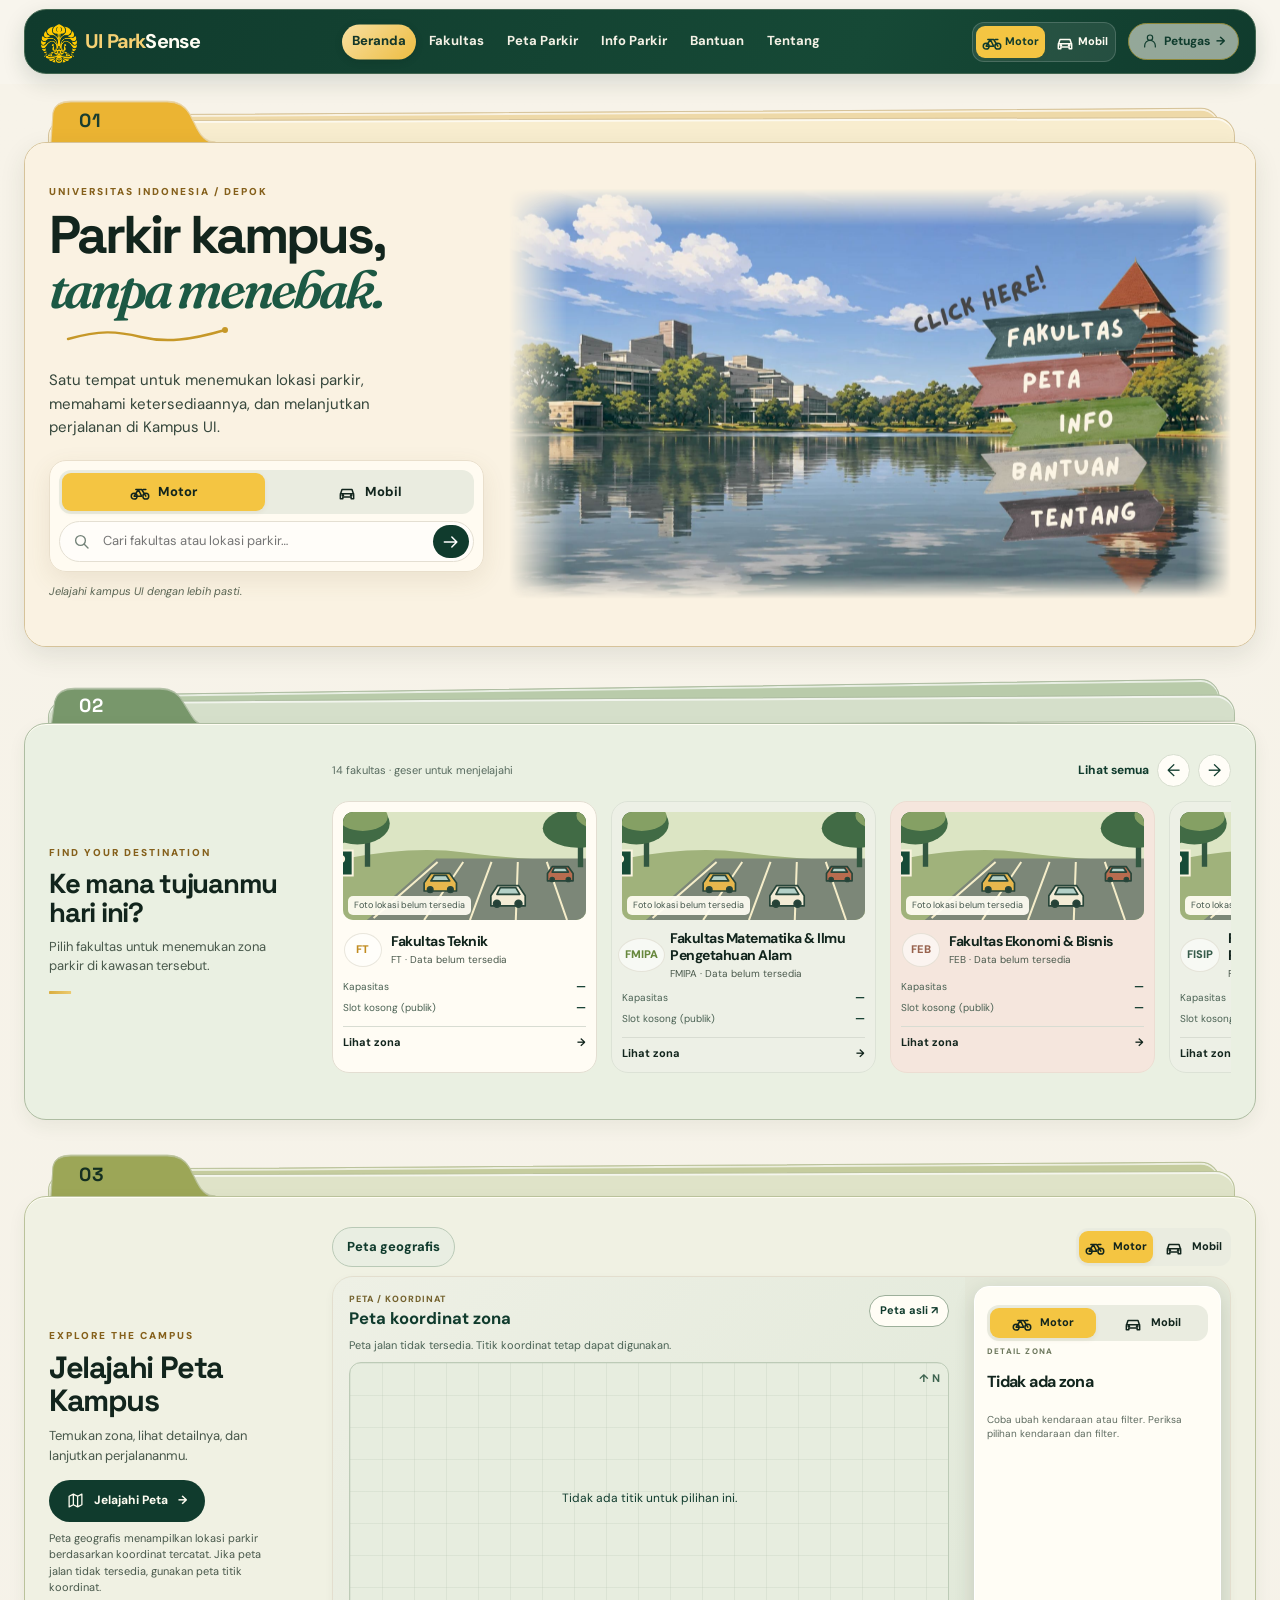
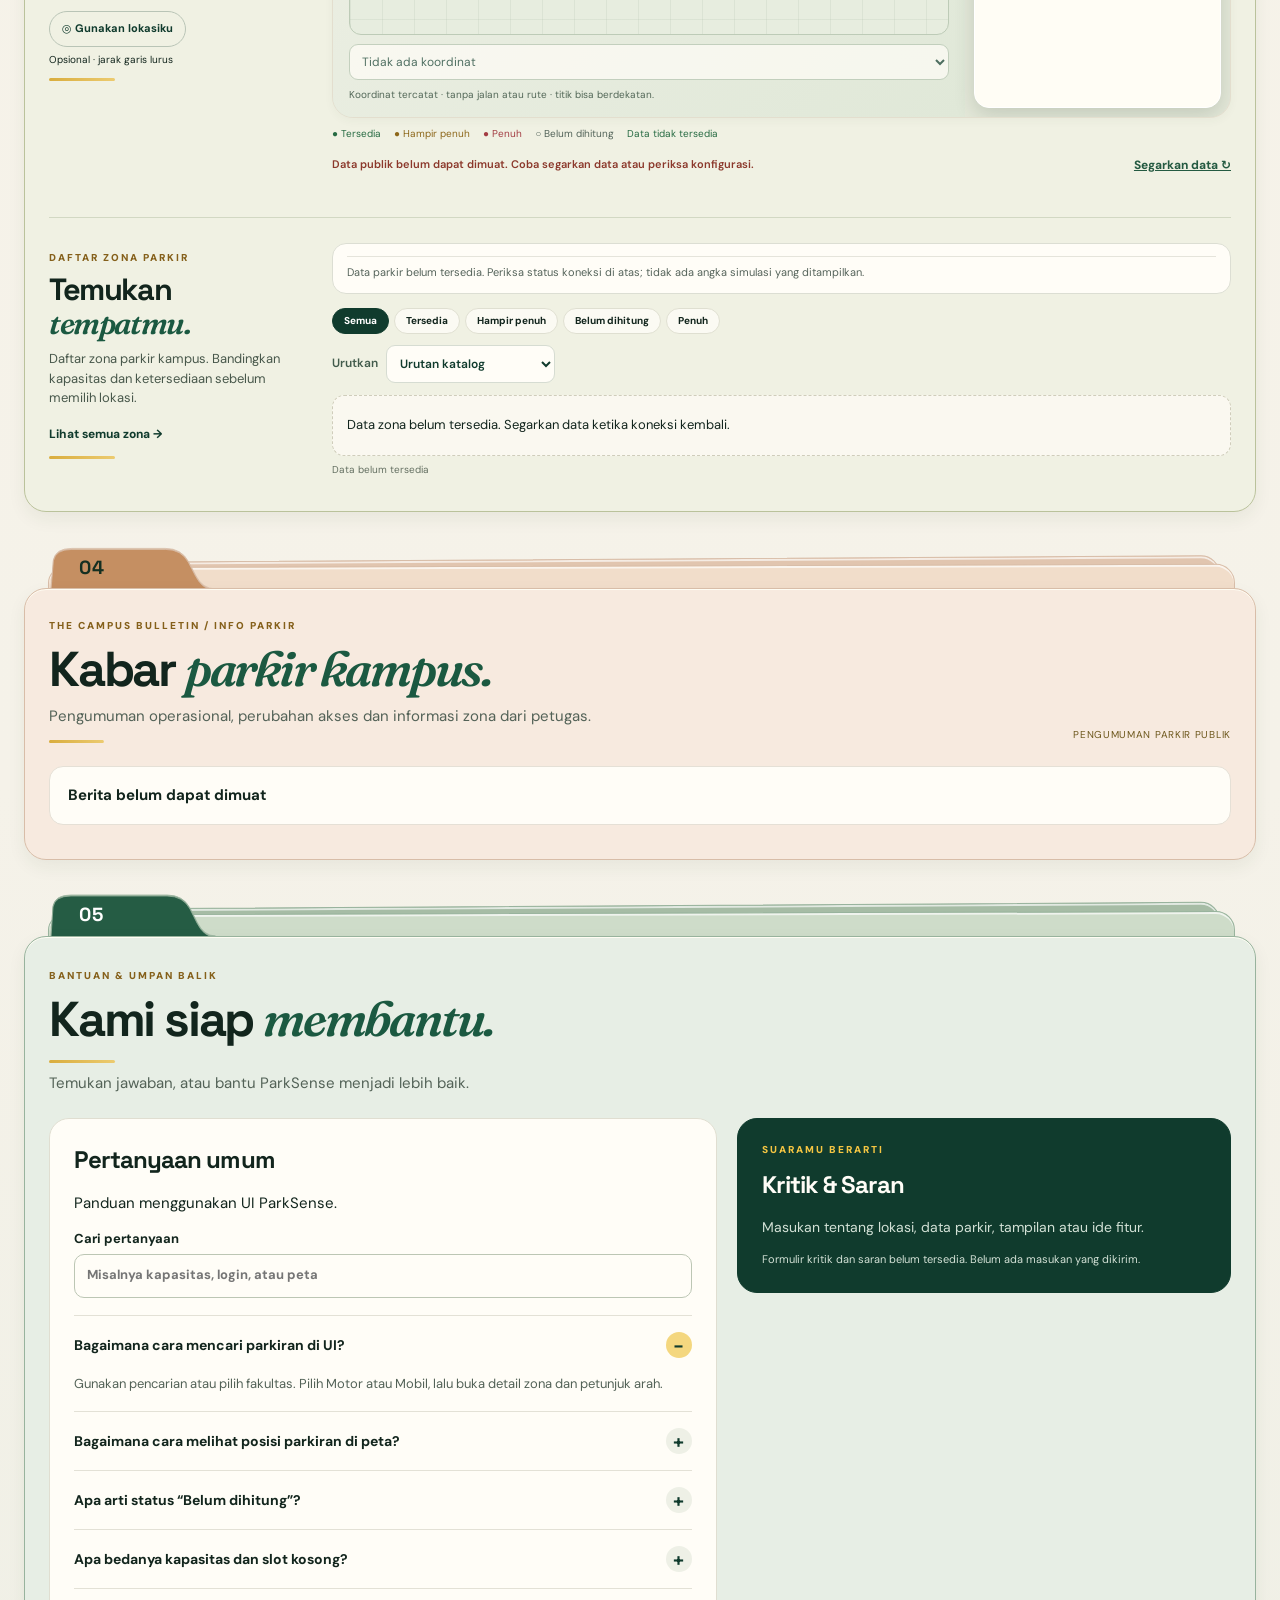
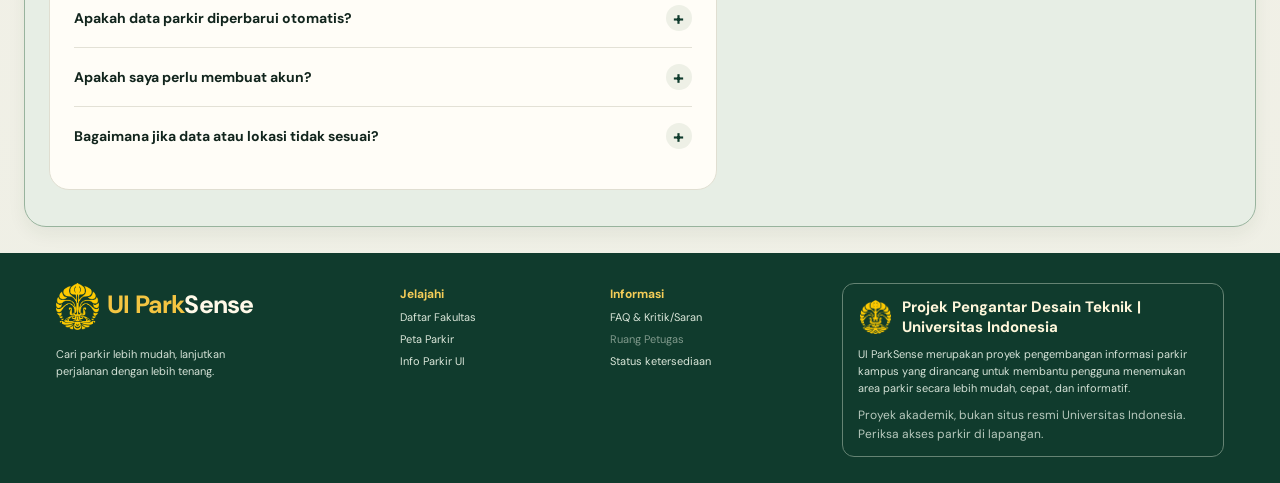
==== commit 4f5b15de: "Use local Makara assets on new domain" ====
--- a/index.html
+++ b/index.html
@@ -1,15 +1,15 @@
 <!doctype html>
-<html lang="id"><head><meta charset="utf-8"><meta name="viewport" content="width=device-width,initial-scale=1,viewport-fit=cover"><meta name="referrer" content="strict-origin-when-cross-origin"><meta name="theme-color" content="#103b2d"><title>UI ParkSense</title><link rel="icon" type="image/png" href="assets/makara/ui.png"><link rel="stylesheet" href="https://fonts.googleapis.com/css2?family=DM+Sans:wght@400;500;600;700;800&amp;family=Space+Grotesk:wght@400;500;600;700&amp;family=Fraunces:ital,wght@1,600;1,700&amp;display=swap" media="print" onload="this.media='all'"><link rel="stylesheet" href="style.css"><link rel="icon" href="https://gezkha.github.io/assets/makara/ui.png" type="image/png"></head>
+<html lang="id"><head><meta charset="utf-8"><meta name="viewport" content="width=device-width,initial-scale=1,viewport-fit=cover"><meta name="referrer" content="strict-origin-when-cross-origin"><meta name="theme-color" content="#103b2d"><title>UI ParkSense</title><link rel="icon" type="image/png" href="assets/makara/ui.png"><link rel="stylesheet" href="https://fonts.googleapis.com/css2?family=DM+Sans:wght@400;500;600;700;800&amp;family=Space+Grotesk:wght@400;500;600;700&amp;family=Fraunces:ital,wght@1,600;1,700&amp;display=swap" media="print" onload="this.media='all'"><link rel="stylesheet" href="style.css"><link rel="icon" href="assets/makara/ui.png" type="image/png"></head>
 <body><svg class="symbols" aria-hidden="true" xmlns="http://www.w3.org/2000/svg"><symbol id="i-pin" viewBox="0 0 24 24"><path d="M20 10c0 5-8 11-8 11S4 15 4 10a8 8 0 1 1 16 0Z"/><circle cx="12" cy="10" r="2.7"/></symbol><symbol id="i-motor" viewBox="0 0 24 24"><circle cx="5" cy="17" r="3.5"/><circle cx="19" cy="17" r="3.5"/><path d="M5 17l5-8h4l5 8M10 9l4 8H5m11-8h3M7 9h3"/></symbol><symbol id="i-car" viewBox="0 0 24 24"><path d="m4 15 2-6h12l2 6v5h-3v-2H7v2H4zM4 14h16"/><circle cx="7" cy="16" r=".8"/><circle cx="17" cy="16" r=".8"/></symbol><symbol id="i-map" viewBox="0 0 24 24"><path d="m3 6 6-3 6 3 6-3v15l-6 3-6-3-6 3zM9 3v15m6-12v15"/></symbol><symbol id="i-school" viewBox="0 0 24 24"><path d="m2 9 10-5 10 5-10 5zM6 11v6q6 5 12 0v-6M22 9v7"/></symbol><symbol id="i-grid" viewBox="0 0 24 24"><rect x="3" y="3" width="7" height="7" rx="2"/><rect x="14" y="3" width="7" height="7" rx="2"/><rect x="3" y="14" width="7" height="7" rx="2"/><rect x="14" y="14" width="7" height="7" rx="2"/></symbol><symbol id="i-arrow" viewBox="0 0 24 24"><path d="M4 12h15m-6-6 6 6-6 6"/></symbol><symbol id="i-search" viewBox="0 0 24 24"><circle cx="10" cy="10" r="6.5"/><path d="m15 15 5 5"/></symbol><symbol id="i-user" viewBox="0 0 24 24"><circle cx="12" cy="7" r="4"/><path d="M4 21v-2a8 8 0 0 1 16 0v2"/></symbol><symbol id="i-news" viewBox="0 0 24 24"><path d="m3 10 14-5v14L3 14zM17 7l4-2m-4 12 4 2M5 15l2 6h4l-2-5"/></symbol><symbol id="i-route" viewBox="0 0 24 24"><circle cx="5" cy="19" r="3"/><circle cx="19" cy="5" r="3"/><path d="M8 19h8a5 5 0 0 0 0-10H8a2 2 0 0 1 0-4h8"/></symbol><symbol id="i-home" viewBox="0 0 24 24"><path d="m3 10 9-7 9 7v11h-7v-7h-4v7H3z"/></symbol></svg>
 <div class="trial" hidden><span class="trial-dot"></span> UI PARKSENSE / V5.6 <span id="trialModeLabel">· Menunggu data publik</span><button id="integrationOpen" hidden class="text-btn" type="button">Uji integrasi ↗</button><button id="integrationExit" class="text-btn" type="button" hidden>Kembali ke demo</button><button id="resetDemo" hidden class="text-btn">Reset demo</button></div>
-<header class="header"><nav class="wrap nav"><a class="brand" href="#beranda"><span class="brand-makara"><img src="https://gezkha.github.io/assets/makara/ui.png" alt="" onerror="this.hidden=true;this.parentNode.classList.add('logo-missing')"></span><b><span>UI Park</span>Sense</b></a><button class="mobile-menu" id="menuBtn" aria-label="Buka navigasi" aria-expanded="false">☰</button><div class="nav-links" id="navLinks"><a href="#beranda" class="active">Beranda</a><a href="#fakultas">Fakultas</a><a href="#peta">Peta Parkir</a><a href="#info">Info Parkir</a><a href="#bantuan">Bantuan</a><a href="#tentang">Tentang</a></div><div class="vehicle nav-vehicles" role="group" aria-label="Jenis kendaraan"><button type="button" data-vehicle="motor" class="active"><svg><use href="#i-motor"/></svg> Motor</button><button type="button" data-vehicle="mobil"><svg><use href="#i-car"/></svg> Mobil</button></div><button class="btn dark login" data-open-admin><svg><use href="#i-user"/></svg> Petugas <span>→</span></button></nav><div class="motion-progress" aria-hidden="true"><span></span></div></header>
+<header class="header"><nav class="wrap nav"><a class="brand" href="#beranda"><span class="brand-makara"><img src="assets/makara/ui.png" alt="" onerror="this.hidden=true;this.parentNode.classList.add('logo-missing')"></span><b><span>UI Park</span>Sense</b></a><button class="mobile-menu" id="menuBtn" aria-label="Buka navigasi" aria-expanded="false">☰</button><div class="nav-links" id="navLinks"><a href="#beranda" class="active">Beranda</a><a href="#fakultas">Fakultas</a><a href="#peta">Peta Parkir</a><a href="#info">Info Parkir</a><a href="#bantuan">Bantuan</a><a href="#tentang">Tentang</a></div><div class="vehicle nav-vehicles" role="group" aria-label="Jenis kendaraan"><button type="button" data-vehicle="motor" class="active"><svg><use href="#i-motor"/></svg> Motor</button><button type="button" data-vehicle="mobil"><svg><use href="#i-car"/></svg> Mobil</button></div><button class="btn dark login" data-open-admin><svg><use href="#i-user"/></svg> Petugas <span>→</span></button></nav><div class="motion-progress" aria-hidden="true"><span></span></div></header>
 <main id="guest">
 <div class="folder-scene folder-gold" data-folder="01"><div class="folder-top" aria-hidden="true"><span class="folder-sheet folder-sheet-back"></span><span class="folder-sheet folder-sheet-mid"></span><div class="folder-tab"><svg viewBox="0 0 164 42" preserveAspectRatio="none" focusable="false"><path class="folder-tab-shape" d="M0 42 L4 16 Q7 3 24 3 H108 Q125 3 132 18 L139 29 Q146 42 164 42 Z"/></svg><span class="folder-tab-label"><span>01</span></span></div></div><div class="folder-body"><section class="hero" id="beranda"><div class="hero-frame wrap"><div class="hero-copy"><div class="eyebrow">UNIVERSITAS INDONESIA / DEPOK</div><h1>Parkir kampus,<br><em>tanpa menebak.</em></h1><div class="motion-hero-route" aria-hidden="true"><svg viewBox="0 0 170 19" fill="none"><path d="M3 13 C35 4 51 5 76 11 S126 14 160 4" pathLength="1"/><circle cx="160" cy="4" r="3"/></svg></div><p>Satu tempat untuk menemukan lokasi parkir, memahami ketersediaannya, dan melanjutkan perjalanan di Kampus UI.</p><form id="searchForm" class="search-box"><div class="vehicle" aria-label="Jenis kendaraan"><button type="button" data-vehicle="motor" class="active"><svg><use href="#i-motor"/></svg> Motor</button><button type="button" data-vehicle="mobil"><svg><use href="#i-car"/></svg> Mobil</button></div><label class="search-field"><svg><use href="#i-search"/></svg><input id="search" type="search" placeholder="Cari fakultas atau lokasi parkir…" aria-label="Cari lokasi parkir" list="suggestions" autocomplete="off"><datalist id="suggestions"></datalist><button type="submit" class="go" aria-label="Cari"><svg><use href="#i-arrow"/></svg></button></label></form><div class="mobile-overview53" aria-label="Ringkasan kampus"><div><strong>14</strong><small>Fakultas</small></div><div><strong id="mobileZoneCount53">—</strong><small>Zona parkir</small></div></div><div class="hero-note">Jelajahi kampus UI dengan lebih pasti. </div></div><div class="hero-art custom-hero"><div class="hero-artwork"><img src="assets/campus-hero-custom.jpg" width="2040" height="1160" fetchpriority="high" decoding="async" alt="Ilustrasi danau dan gedung kampus UI dengan papan arah Fakultas, Peta, Info, Bantuan, dan Tentang."><svg class="hero-hotspots" viewBox="0 0 1631 927" preserveAspectRatio="none" role="group" aria-label="Papan arah interaktif"><a href="#fakultas" class="hero-hotspot hero-hotspot-hint" aria-label="Click here — mulai jelajahi fakultas"><title>Mulai jelajahi fakultas</title><polygon points="908,289 1197,167 1222,221 929,329"/></a><a class="hero-hotspot" href="#fakultas" aria-label="Buka Fakultas"><title>Buka Fakultas</title><polygon points="1068,296 1401,270 1443,313 1408,358 1077,385 1101,339"/></a><a class="hero-hotspot" href="#peta" aria-label="Buka Peta Parkir"><title>Buka Peta Parkir</title><polygon points="1037,405 1380,373 1411,419 1381,466 1046,493 1071,447"/></a><a class="hero-hotspot" href="#info" aria-label="Buka Info Parkir"><title>Buka Info Parkir</title><polygon points="1118,494 1450,469 1489,512 1457,561 1127,584 1148,538"/></a><a class="hero-hotspot" href="#bantuan" aria-label="Buka Bantuan"><title>Buka Bantuan</title><polygon points="1065,600 1401,575 1440,620 1408,665 1074,691 1100,645"/></a><a class="hero-hotspot" href="#tentang" aria-label="Buka Tentang"><title>Buka Tentang</title><polygon points="1106,707 1444,681 1483,724 1451,775 1116,798 1140,750"/></a></svg></div><nav class="hero-touch-nav" aria-label="Pintasan papan arah"><span>Jelajahi kampus</span><div><a href="#fakultas">Fakultas <span aria-hidden="true">↗</span></a><a href="#peta">Peta Parkir <span aria-hidden="true">↗</span></a><a href="#info">Info Parkir <span aria-hidden="true">↗</span></a><a href="#bantuan">Bantuan <span aria-hidden="true">↗</span></a><a href="#tentang">Tentang <span aria-hidden="true">↗</span></a></div></nav></div></div><svg class="wave motion-wave" viewBox="0 0 1440 70" preserveAspectRatio="none" aria-hidden="true" focusable="false"><path id="motionWaveFill" d="M0 14 C180 14 260 55 445 38 C650 18 750 52 900 36 C1080 10 1250 8 1440 16 L1440 70 L0 70 Z" fill="#f8f5ed"/><path id="motionWaveLine" d="M0 14 C180 14 260 55 445 38 C650 18 750 52 900 36 C1080 10 1250 8 1440 16" fill="none" stroke="#cba344" stroke-opacity=".55" stroke-width="1.4" vector-effect="non-scaling-stroke"/></svg></section></div></div>
 <div class="folder-scene folder-sage" data-folder="02"><div class="folder-top" aria-hidden="true"><span class="folder-sheet folder-sheet-back"></span><span class="folder-sheet folder-sheet-mid"></span><div class="folder-tab"><svg viewBox="0 0 164 42" preserveAspectRatio="none" focusable="false"><path class="folder-tab-shape" d="M0 42 L4 16 Q7 3 24 3 H108 Q125 3 132 18 L139 29 Q146 42 164 42 Z"/></svg><span class="folder-tab-label"><span>02</span></span></div></div><div class="folder-body"><section class="wrap editorial discover" id="fakultas"><div class="section-copy"><div class="eyebrow">FIND YOUR DESTINATION</div><h2>Ke mana tujuanmu <br>hari ini? </h2><p>Pilih fakultas untuk menemukan zona parkir di kawasan tersebut.</p></div><div class="faculty-carousel"><div class="carousel-head"><span>14 fakultas · geser untuk menjelajahi</span><div><button id="allShortcut" class="text-btn">Lihat semua</button><button id="facultyPrev" class="round-control" aria-label="Fakultas sebelumnya">←</button><button id="facultyNext" class="round-control" aria-label="Fakultas berikutnya">→</button></div></div><div class="mobile-faculty-tools53"><span>Jelajahi fakultas</span><button id="facultyLayout53" type="button" aria-pressed="false">Tampilan geser</button></div><div class="faculty-grid" id="shortcuts" tabindex="0" aria-label="Carousel fakultas"></div></div></section></div></div>
 <div class="folder-scene folder-olive" data-folder="03"><div class="folder-top" aria-hidden="true"><span class="folder-sheet folder-sheet-back"></span><span class="folder-sheet folder-sheet-mid"></span><div class="folder-tab"><svg viewBox="0 0 164 42" preserveAspectRatio="none" focusable="false"><path class="folder-tab-shape" d="M0 42 L4 16 Q7 3 24 3 H108 Q125 3 132 18 L139 29 Q146 42 164 42 Z"/></svg><span class="folder-tab-label"><span>03</span></span></div></div><div class="folder-body"><section class="wrap editorial explore" id="peta"><div class="section-copy"><div class="eyebrow">EXPLORE THE CAMPUS</div><h2>Jelajahi Peta Kampus</h2><p>Temukan zona, lihat detailnya, dan lanjutkan perjalananmu.</p><button id="exploreBtn" class="btn dark"><svg><use href="#i-map"/></svg> Jelajahi Peta <span>→</span></button><p class="map-help">Peta geografis menampilkan lokasi parkir berdasarkan koordinat tercatat. Jika peta jalan tidak tersedia, gunakan peta titik koordinat.</p><button id="locate05" class="btn outline locate05" type="button">◎ Gunakan lokasiku</button><small id="locationNote05" class="meta" role="status">Opsional · jarak garis lurus</small></div><div class="map-workspace"><div class="map-toolbar05"><span class="geo-only-label">Peta geografis</span><div class="vehicle map-vehicles" role="group" aria-label="Jenis kendaraan"><button type="button" data-vehicle="motor" class="active"><svg><use href="#i-motor"/></svg> Motor</button><button type="button" data-vehicle="mobil"><svg><use href="#i-car"/></svg> Mobil</button></div></div><div class="map-shell" id="mapShell"><div class="geo-wrap" id="geoWrap"><div id="geoMap" role="region" aria-label="Peta geografis kampus UI"></div><div class="geo-fallback coordinate-fallback" id="geoFallback"><div class="coordinate-head"><div><span class="coordinate-kicker">PETA / KOORDINAT</span><strong id="geoFallbackTitle">Peta koordinat zona</strong></div><a id="geoExternal" href="https://www.openstreetmap.org/#map=15/-6.3650/106.8265" target="_blank" rel="noopener noreferrer" class="coordinate-link">Peta asli ↗</a></div><p id="geoFallbackReason" class="coordinate-reason">Titik berdasarkan koordinat tercatat; bukan peta jalan.</p><div class="coordinate-plot" id="coordinatePlot" role="group" aria-label="Titik lokasi berdasarkan koordinat"><span class="coordinate-north" aria-hidden="true">↑ N</span><div id="coordinatePins"></div></div><div class="coordinate-bottom"><label for="coordinateSelect" class="slim-sr-only">Pilih zona pada peta koordinat</label><select id="coordinateSelect" aria-label="Pilih zona pada peta koordinat"><option value="">Pilih zona</option></select></div><small class="coordinate-caption">Koordinat tercatat · tanpa jalan atau rute · titik bisa berdekatan.</small></div><div class="geo-message" id="geoMessage" aria-live="polite"></div></div><button type="button" class="mobile-map-preview53" id="mobileMapPreview53" disabled><span><small>DETAIL ZONA</small><strong id="mobileMapName53">Pilih zona pada peta</strong><span id="mobileMapStatus53"></span></span><span class="mobile-preview-arrow53" aria-hidden="true">↑</span></button><div class="map-info" id="mapDetail" aria-live="polite"></div></div><div class="map-legend"><span>● Tersedia</span><span>● Hampir penuh</span><span>● Penuh</span><span>○ Belum dihitung</span><span><span id="statusMode07">Data belum tersedia</span></span></div><div class="public-data-status" aria-label="Pembaruan data parkir"><span id="liveState" role="status" hidden></span><button id="liveRefresh" class="text-btn" type="button" hidden>Segarkan data ↻</button></div></div></section><section class="wrap editorial collection" id="lokasi"><div class="section-copy"><div class="eyebrow">DAFTAR ZONA PARKIR</div><h2>Temukan <em>tempatmu.</em></h2><p>Daftar zona parkir kampus. Bandingkan kapasitas dan ketersediaan sebelum memilih lokasi.</p><button class="text-btn" id="showAll">Lihat semua zona →</button></div><div class="collection-body"><div id="searchHint56" class="search-hint56" hidden><span id="searchMessage56" role="status"></span><button id="searchOther56" type="button" class="text-btn" hidden></button></div><div class="availability-strip" id="availabilityStrip" aria-live="polite"></div><div class="filters"><div class="filter-pills" id="filterPills"><button data-status="all" class="active">Semua</button><button data-status="available">Tersedia</button><button data-status="limited">Hampir penuh</button><button data-status="pending">Belum dihitung</button><button data-status="full">Penuh</button></div><button id="clearFilter" class="text-btn" hidden>Hapus filter ×</button></div><div class="discovery-tools"><label>Urutkan <select id="sortZones"><option value="default">Urutan katalog</option><option value="free">Slot kosong terbanyak</option><option value="name">Nama A–Z</option></select></label><button type="button" id="savedOnly" class="text-btn saved-toggle" aria-pressed="false">☆ Lokasi tersimpan</button></div><div class="zone-grid" id="zoneGrid"></div><div id="resultText" class="result-text" role="status"></div></div></section></div></div>
 <div class="folder-scene folder-sand" data-folder="04"><div class="folder-top" aria-hidden="true"><span class="folder-sheet folder-sheet-back"></span><span class="folder-sheet folder-sheet-mid"></span><div class="folder-tab"><svg viewBox="0 0 164 42" preserveAspectRatio="none" focusable="false"><path class="folder-tab-shape" d="M0 42 L4 16 Q7 3 24 3 H108 Q125 3 132 18 L139 29 Q146 42 164 42 Z"/></svg><span class="folder-tab-label"><span>04</span></span></div></div><div class="folder-body"><section class="bulletin" id="info"><div class="wrap"><div class="bulletin-heading"><div><div class="eyebrow">THE CAMPUS BULLETIN / INFO PARKIR</div><h2>Kabar <em>parkir kampus.</em></h2><p>Pengumuman operasional, perubahan akses dan informasi zona dari petugas.</p></div><span class="bulletin-label"><span id="newsMode07">PENGUMUMAN PARKIR PUBLIK</span></span></div><div class="news-grid" id="newsGrid"></div></div></section></div></div>
 <div class="folder-scene folder-forest" data-folder="05"><div class="folder-top" aria-hidden="true"><span class="folder-sheet folder-sheet-back"></span><span class="folder-sheet folder-sheet-mid"></span><div class="folder-tab"><svg viewBox="0 0 164 42" preserveAspectRatio="none" focusable="false"><path class="folder-tab-shape" d="M0 42 L4 16 Q7 3 24 3 H108 Q125 3 132 18 L139 29 Q146 42 164 42 Z"/></svg><span class="folder-tab-label"><span>05</span></span></div></div><div class="folder-body"><section class="wrap support-section" id="bantuan" aria-labelledby="supportHeading"><div class="eyebrow">BANTUAN &amp; UMPAN BALIK</div><h2 id="supportHeading">Kami siap <em>membantu.</em></h2><p class="support-intro">Temukan jawaban, atau bantu ParkSense menjadi lebih baik.</p><div class="support-grid"><div class="faq-panel"><h3>Pertanyaan umum</h3><p class="meta">Panduan menggunakan UI ParkSense.</p><label class="faq-search56">Cari pertanyaan<input id="faqSearch56" type="search" placeholder="Misalnya kapasitas, login, atau peta"></label><p id="faqResult56" class="meta" role="status"></p><details class="faq-item" open><summary>Bagaimana cara mencari parkiran di UI?<span aria-hidden="true"></span></summary><p>Gunakan pencarian atau pilih fakultas. Pilih Motor atau Mobil, lalu buka detail zona dan petunjuk arah.</p></details><details class="faq-item"><summary>Bagaimana cara melihat posisi parkiran di peta?<span aria-hidden="true"></span></summary><p>Buka Peta Parkir, lalu klik penanda atau pilih zona pada peta koordinat cadangan. Petunjuk arah hanya tersedia untuk koordinat tercatat.</p></details><details class="faq-item"><summary>Apa arti status “Belum dihitung”?<span aria-hidden="true"></span></summary><p>Artinya hitungan awal belum tersedia. <strong>Bukan berarti parkiran kosong.</strong> Slot kosong baru dapat dihitung setelah jumlah terisi diketahui.</p></details><details class="faq-item"><summary>Apa bedanya kapasitas dan slot kosong?<span aria-hidden="true"></span></summary><p>Kapasitas adalah jumlah maksimum kendaraan yang dapat ditampung. Slot kosong adalah kapasitas dikurangi kendaraan terisi yang telah dicatat.</p></details><details class="faq-item"><summary>Apakah data parkir diperbarui otomatis?<span aria-hidden="true"></span></summary><p>Petugas mencatat kendaraan secara manual. Pembaruan data dikirim melalui Supabase; website tidak memakai sensor penghitung kendaraan.</p></details><details class="faq-item"><summary>Apakah saya perlu membuat akun?<span aria-hidden="true"></span></summary><p>Tidak. Pengunjung dapat mencari parkir dan membaca pengumuman tanpa login. Pada website utama, login hanya diperlukan bagi petugas yang berwenang.</p></details><details class="faq-item"><summary>Bagaimana jika data atau lokasi tidak sesuai?<span aria-hidden="true"></span></summary><p>Sampaikan fakultas, nama zona, jenis masalah dan informasi pendukung melalui Kritik &amp; Saran. Hindari mencantumkan informasi pribadi yang tidak perlu.</p></details></div><aside class="feedback-panel" aria-labelledby="feedbackHeading"><div class="eyebrow">SUARAMU BERARTI</div><h3 id="feedbackHeading">Kritik &amp; Saran</h3><p>Masukan tentang lokasi, data parkir, tampilan atau ide fitur.</p><form id="feedbackTrial" hidden class="form-stack"><label>Kategori<select name="category" required><option value="">Pilih kategori</option><option>Data parkir</option><option>Lokasi &amp; peta</option><option>Tampilan website</option><option>Ide fitur</option><option>Lainnya</option></select></label><label>Pesan<textarea name="message" minlength="5" maxlength="1000" required placeholder="Tuliskan masukanmu. Jangan masukkan data pribadi."></textarea></label><button class="btn gold" type="submit">Simpan masukan demo →</button></form><a id="feedbackLink56" class="btn gold" href="#" target="_blank" rel="noopener noreferrer" hidden>Buka formulir kritik &amp; saran ↗</a><p class="feedback-note" id="feedbackResult" role="status">Tautan formulir belum tersedia. Tidak ada masukan yang dikirim.</p></aside></div></section></div></div>
-<footer class="footer" id="tentang"><div class="wrap footer-grid"><div><a class="brand" href="#beranda"><span class="brand-makara"><img src="https://gezkha.github.io/assets/makara/ui.png" alt="" onerror="this.hidden=true;this.parentNode.classList.add('logo-missing')"></span><b><span>UI Park</span>Sense</b></a><p>Cari parkir lebih mudah, lanjutkan<br>perjalanan dengan lebih tenang.</p></div><div><b>Jelajahi</b><a href="#fakultas">Daftar Fakultas</a><a href="#peta">Peta Parkir</a><a href="#info">Info Parkir UI</a></div><div><b>Informasi</b><a href="#bantuan">FAQ &amp; Kritik/Saran</a><button class="footer-link" data-open-admin>Ruang Petugas</button><a href="#lokasi">Status ketersediaan</a></div><div class="disclaimer"><div class="footer-makara"><img src="https://gezkha.github.io/assets/makara/ui.png" alt="Makara UI" onerror="this.hidden=true"><b>Projek Pengantar Desain Teknik | Universitas Indonesia</b></div><p>UI ParkSense merupakan proyek pengembangan informasi parkir kampus yang dirancang untuk membantu pengguna menemukan area parkir secara lebih mudah, cepat, dan informatif.</p><p class="project-note">Proyek akademik, bukan situs resmi Universitas Indonesia. Periksa akses parkir di lapangan.</p></div></div></footer>
+<footer class="footer" id="tentang"><div class="wrap footer-grid"><div><a class="brand" href="#beranda"><span class="brand-makara"><img src="assets/makara/ui.png" alt="" onerror="this.hidden=true;this.parentNode.classList.add('logo-missing')"></span><b><span>UI Park</span>Sense</b></a><p>Cari parkir lebih mudah, lanjutkan<br>perjalanan dengan lebih tenang.</p></div><div><b>Jelajahi</b><a href="#fakultas">Daftar Fakultas</a><a href="#peta">Peta Parkir</a><a href="#info">Info Parkir UI</a></div><div><b>Informasi</b><a href="#bantuan">FAQ &amp; Kritik/Saran</a><button class="footer-link" data-open-admin>Ruang Petugas</button><a href="#lokasi">Status ketersediaan</a></div><div class="disclaimer"><div class="footer-makara"><img src="assets/makara/ui.png" alt="Makara UI" onerror="this.hidden=true"><b>Projek Pengantar Desain Teknik | Universitas Indonesia</b></div><p>UI ParkSense merupakan proyek pengembangan informasi parkir kampus yang dirancang untuk membantu pengguna menemukan area parkir secara lebih mudah, cepat, dan informatif.</p><p class="project-note">Proyek akademik, bukan situs resmi Universitas Indonesia. Periksa akses parkir di lapangan.</p></div></div></footer>
 </main>
 <main id="admin" hidden class="wrap admin-page ops06">
  <div class="ops-mast"><div><div class="eyebrow">PARKSENSE / OPERATIONAL WORKSPACE</div><h1>Ruang petugas<span>.</span></h1><p>Kelola zona, bukan sekadar angka. Semua aktivitas di sini adalah simulasi.</p></div><button class="btn outline" id="backGuest">← Kembali ke beranda</button></div>
